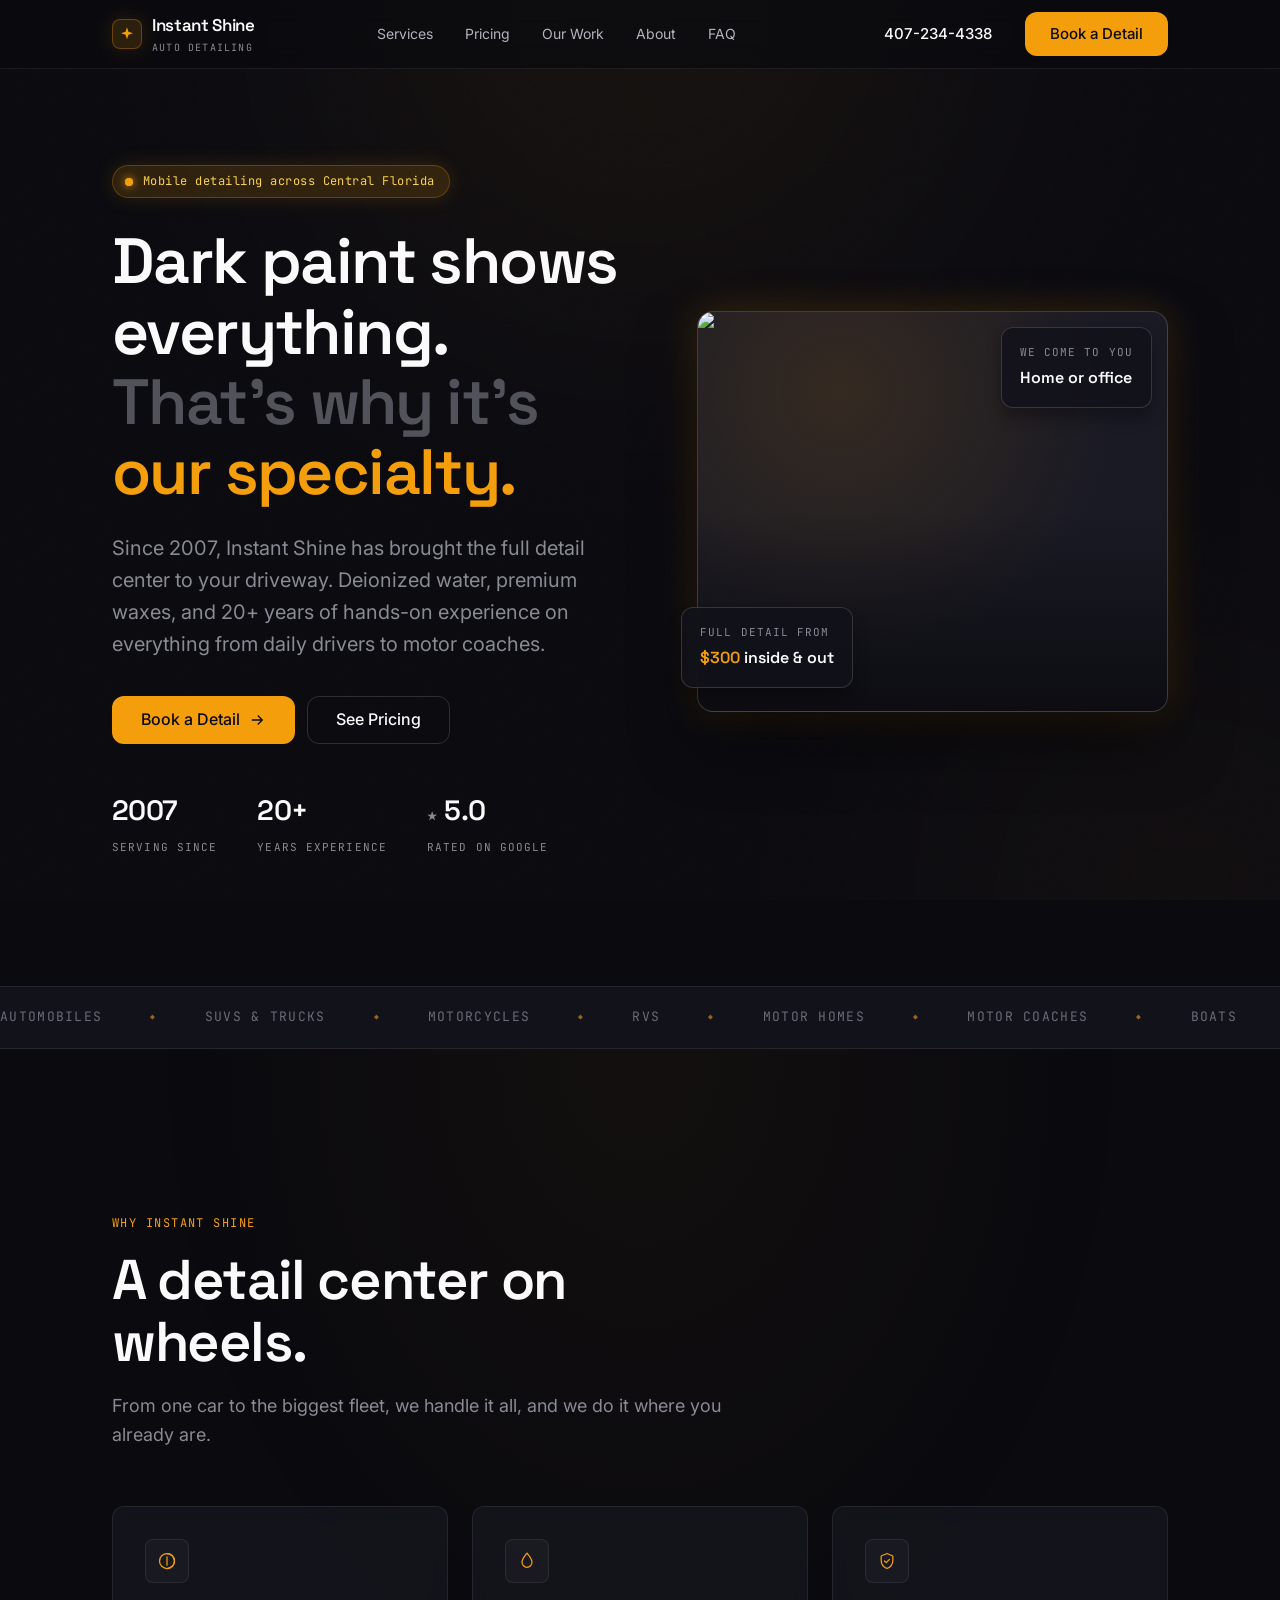
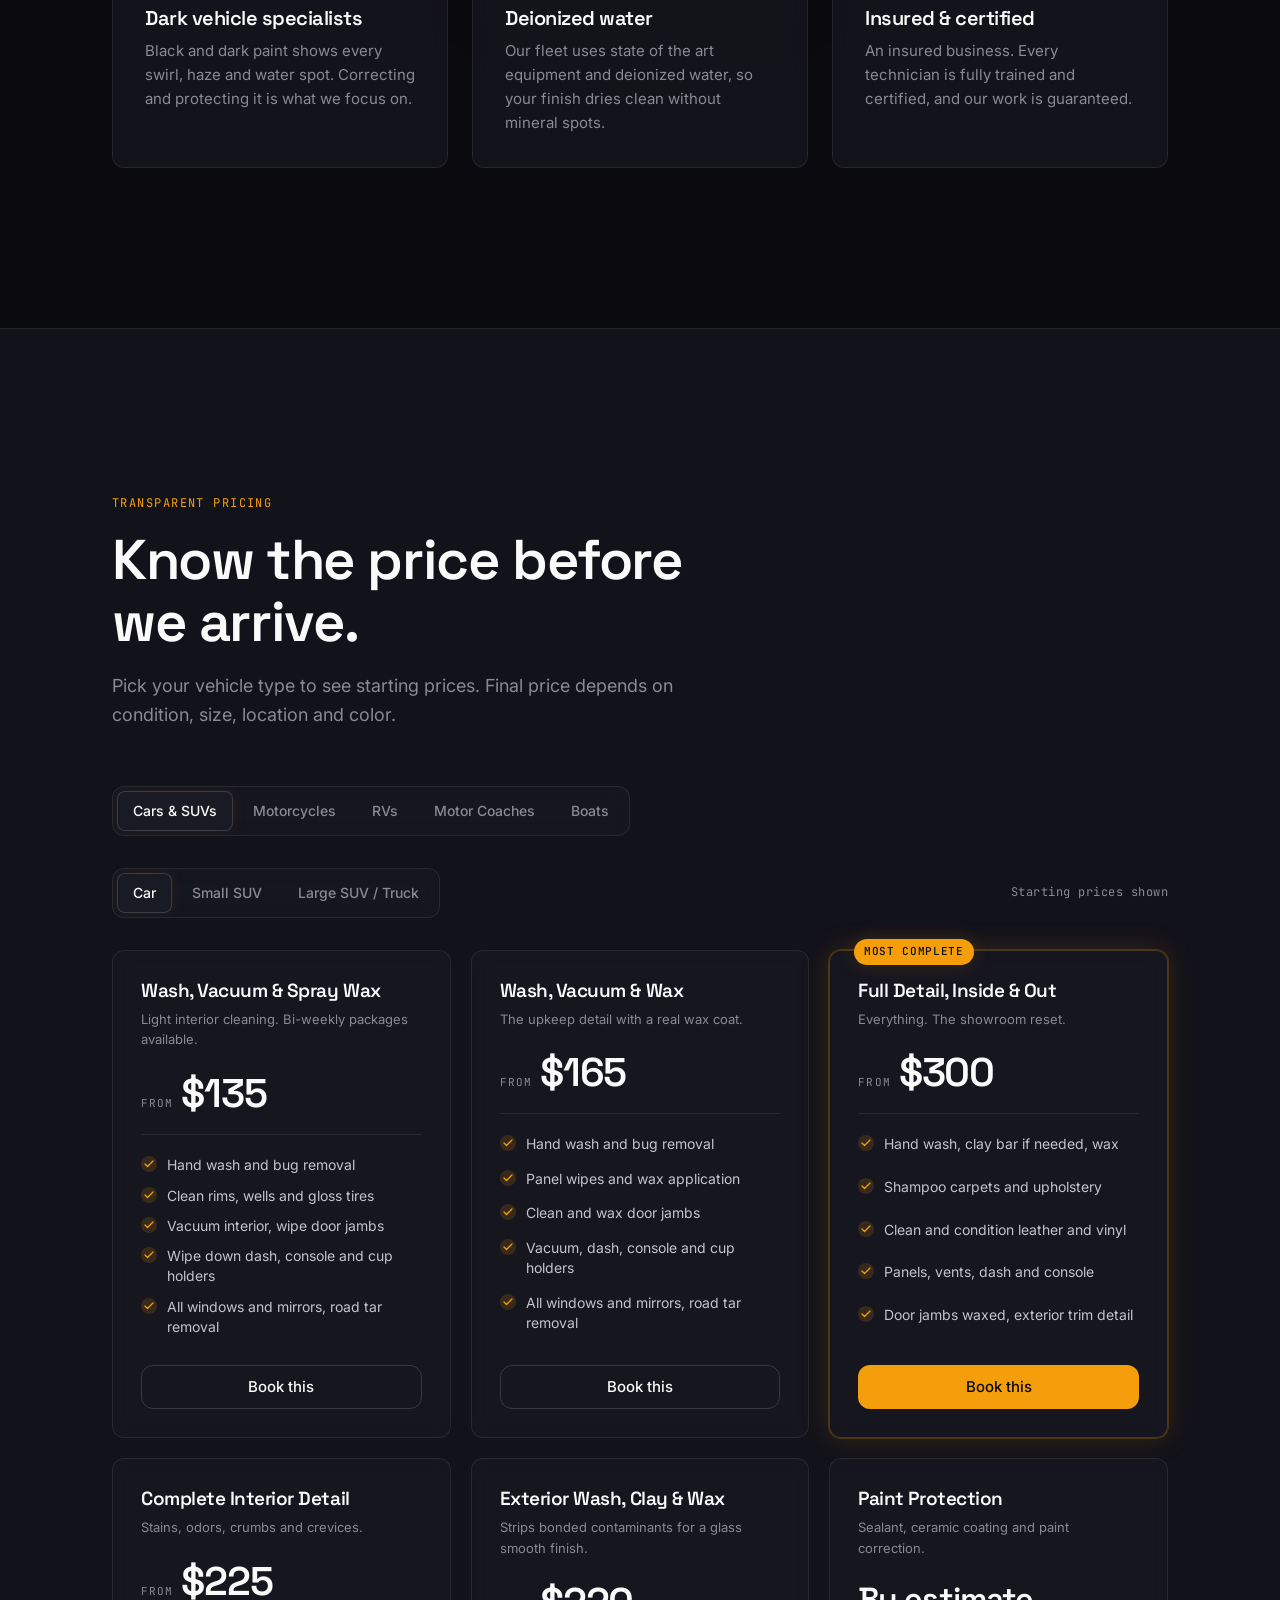
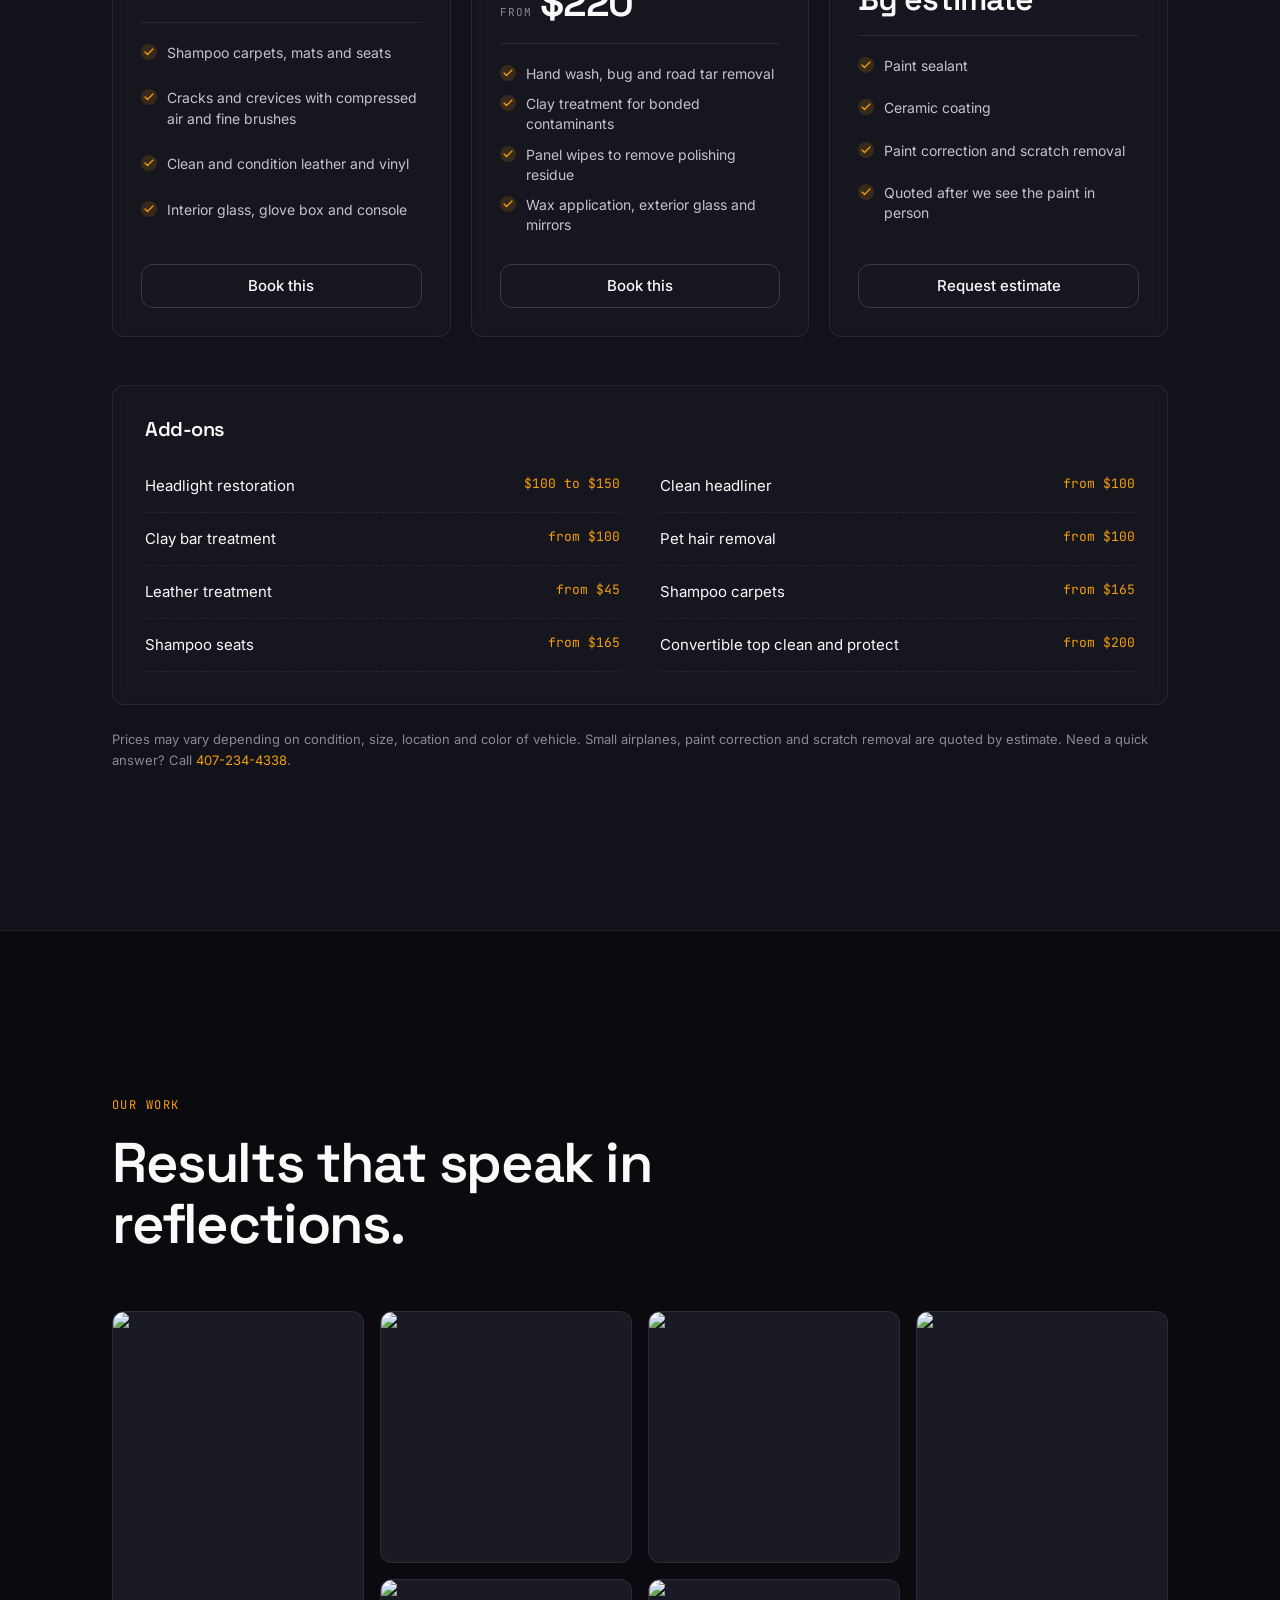
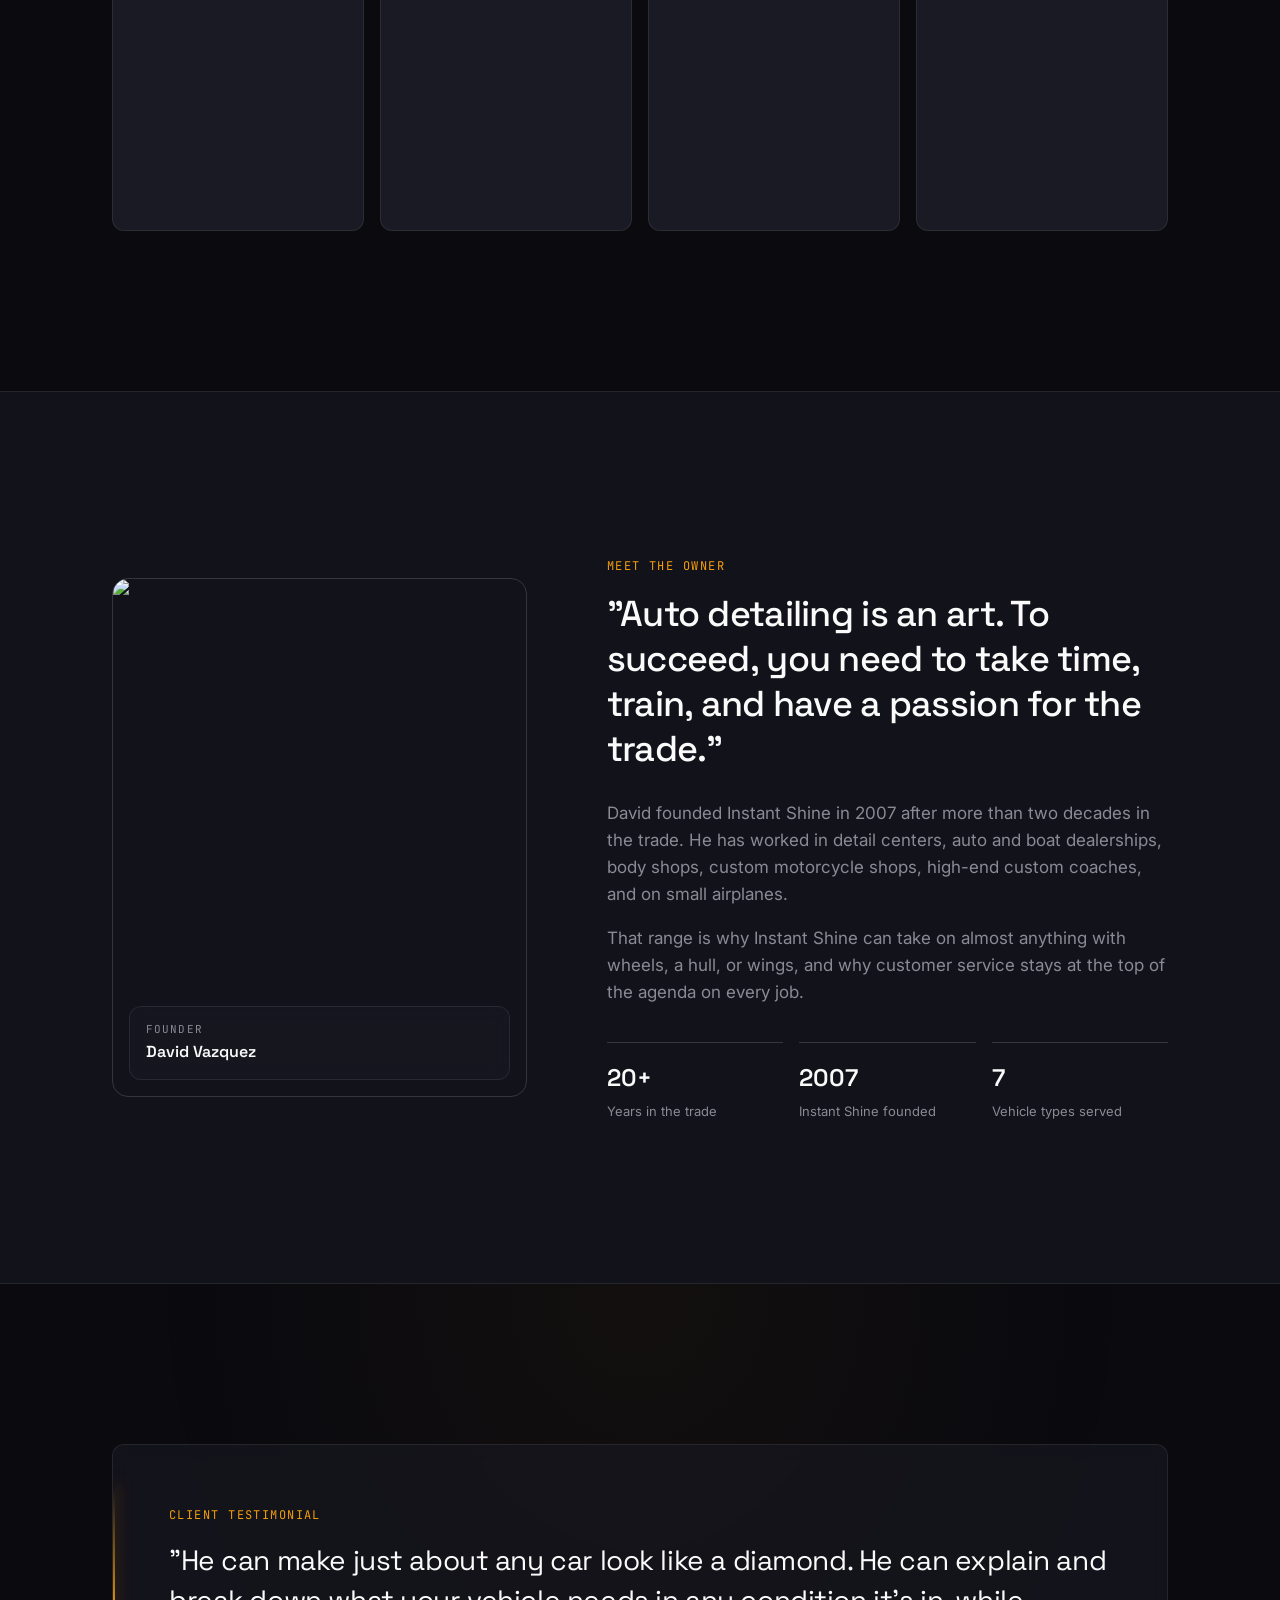
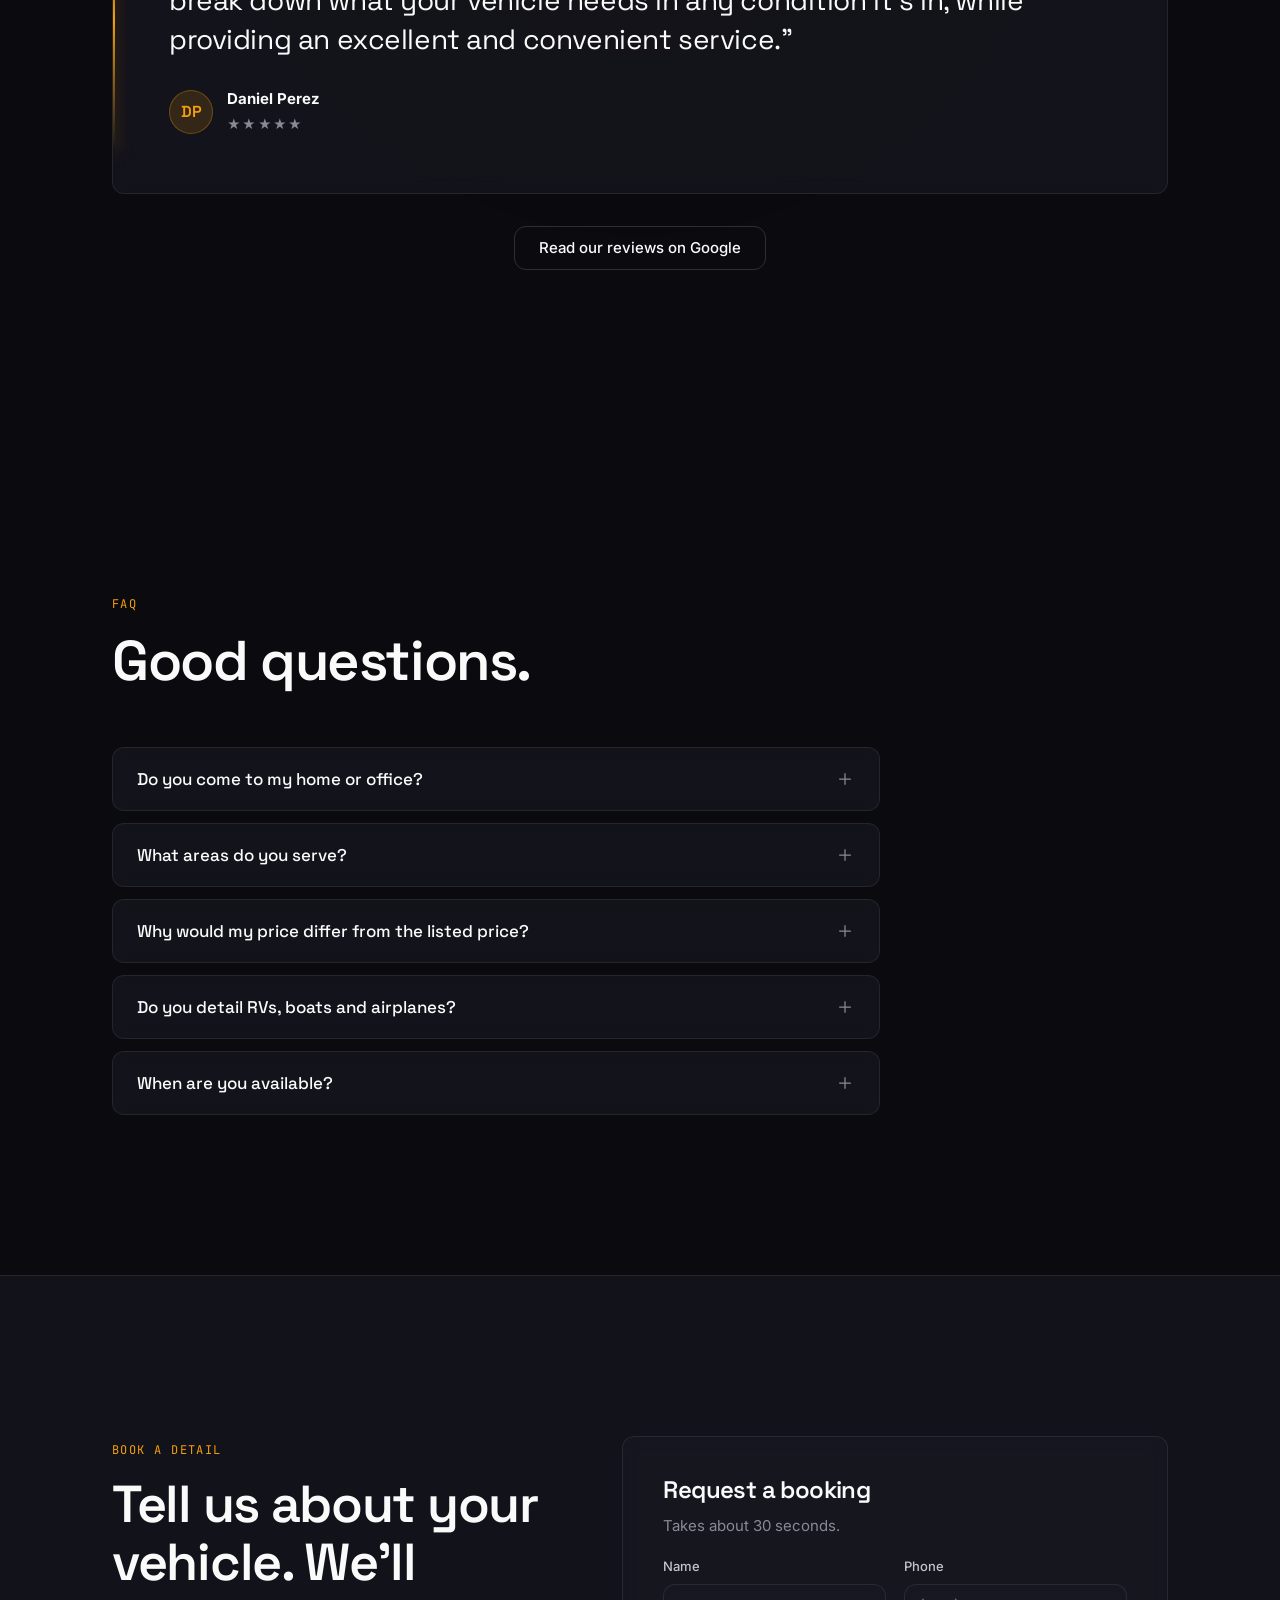
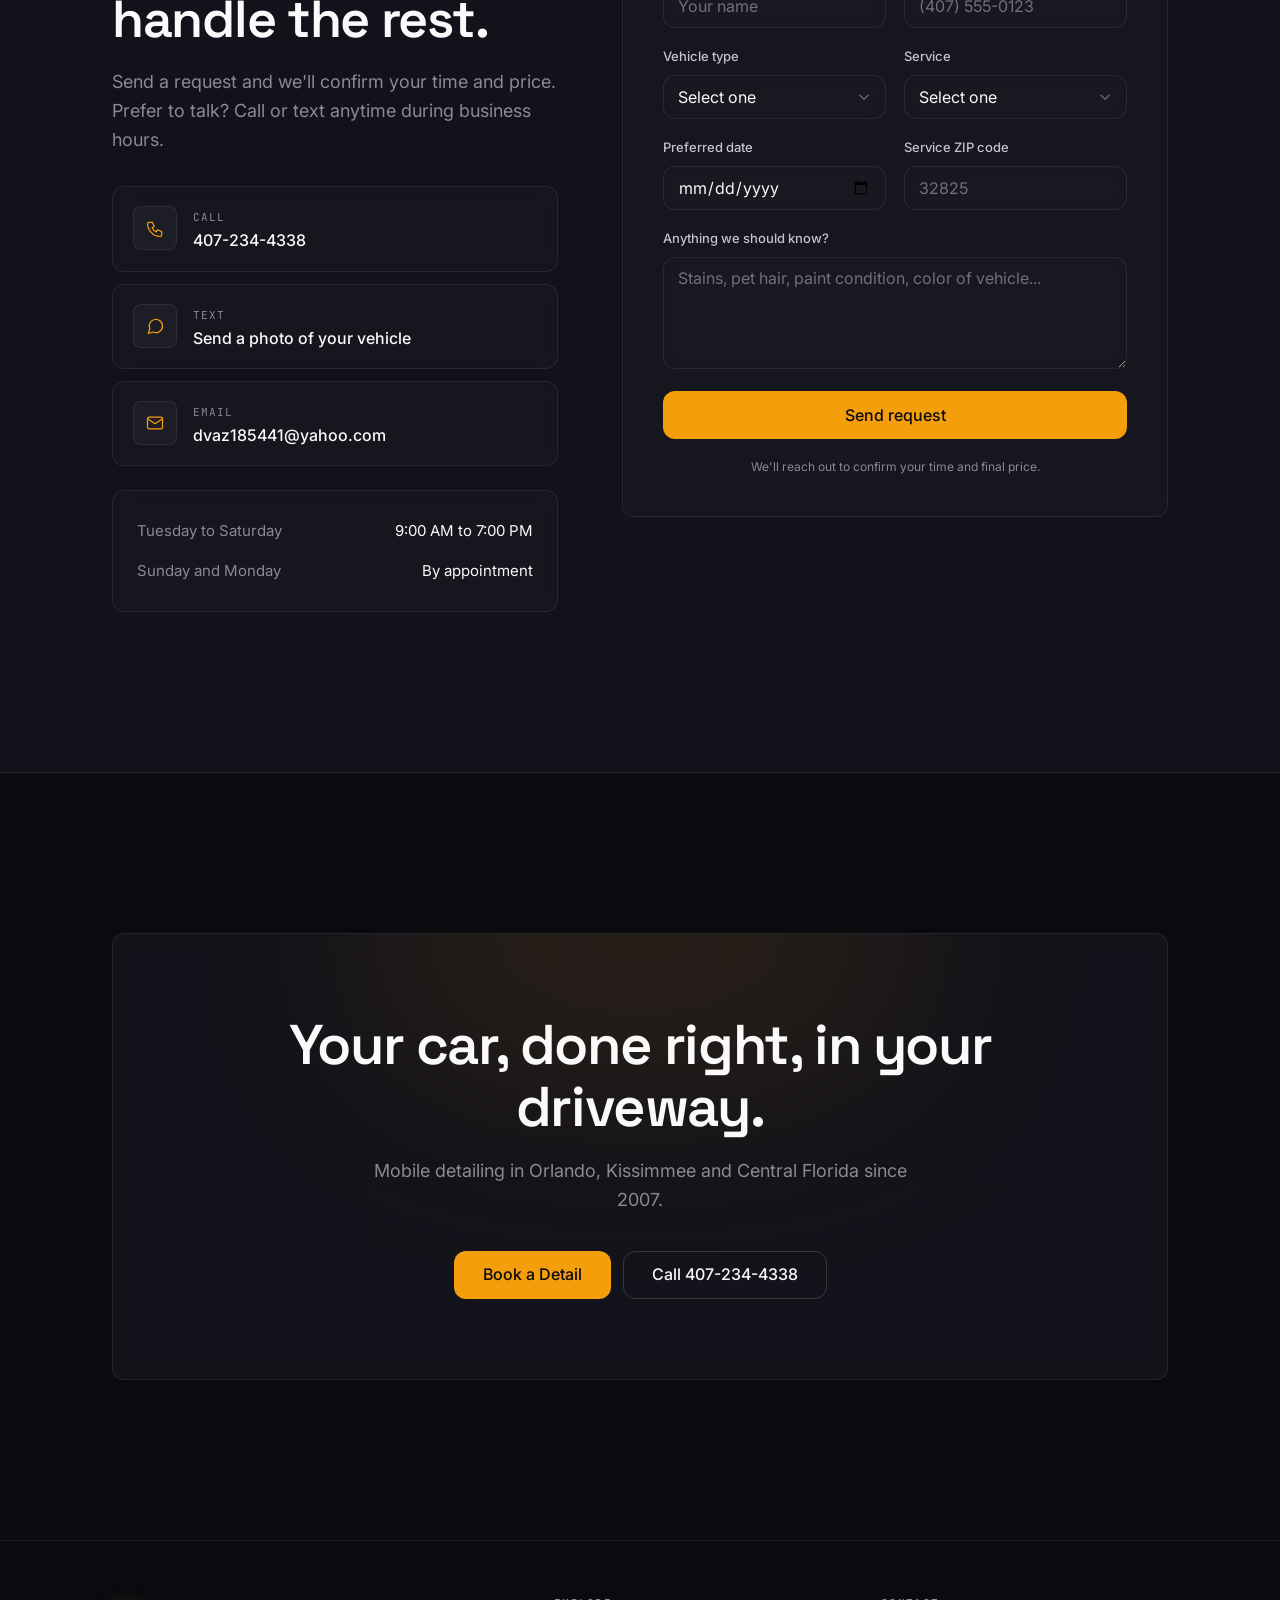
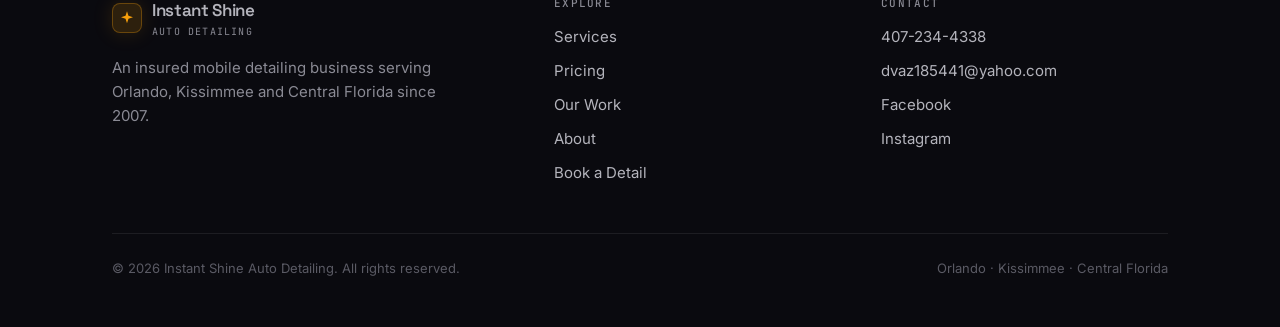
==== index.html @ ac864d7a "Add website demo for GitHub Pages Site files from the demo zip, plus .nojekyll and a README. The boo" ====
<!doctype html>
<html lang="en" class="no-js">
<head>
  <meta charset="utf-8">
  <meta name="viewport" content="width=device-width, initial-scale=1">
  <title>Instant Shine Auto Detailing | Mobile Detailing in Orlando &amp; Central Florida</title>
  <meta name="description" content="Mobile auto detailing in Orlando, Kissimmee and Central Florida since 2007. Specialists in black and dark colored vehicles. Cars, SUVs, RVs, boats, motorcycles and more. Call 407-234-4338.">
  <meta name="theme-color" content="#0A0A0F">
  <meta property="og:title" content="Instant Shine Auto Detailing">
  <meta property="og:description" content="Mobile detailing in Central Florida since 2007. We bring the detail center to you.">
  <meta property="og:type" content="website">
  <link rel="icon" href="data:image/svg+xml,%3Csvg xmlns='http://www.w3.org/2000/svg' viewBox='0 0 32 32'%3E%3Crect width='32' height='32' rx='8' fill='%230A0A0F'/%3E%3Cpath d='M16 6l2.6 7.4L26 16l-7.4 2.6L16 26l-2.6-7.4L6 16l7.4-2.6z' fill='%23F59E0B'/%3E%3C/svg%3E">
  <link rel="preconnect" href="https://fonts.googleapis.com">
  <link rel="preconnect" href="https://fonts.gstatic.com" crossorigin>
  <link href="https://fonts.googleapis.com/css2?family=Inter:wght@400;500;600&family=JetBrains+Mono:wght@400;500&family=Space+Grotesk:wght@400;500;600&display=swap" rel="stylesheet">
  <link rel="stylesheet" href="styles.css">
  <script type="application/ld+json">
  {
    "@context": "https://schema.org",
    "@type": "AutoWash",
    "name": "Instant Shine Auto Detailing",
    "founder": "David Vazquez",
    "foundingDate": "2007",
    "telephone": "+1-407-234-4338",
    "email": "dvaz185441@yahoo.com",
    "areaServed": ["Orlando, FL", "Kissimmee, FL", "Central Florida"],
    "openingHours": "Tu-Sa 09:00-19:00",
    "sameAs": ["https://facebook.com/InstantShineAutodetailing/", "https://instagram.com/instantshineautodetailing/"]
  }
  </script>
</head>
<body>
  <div class="atmosphere" aria-hidden="true">
    <div class="orb orb--top"></div>
    <div class="orb orb--bottom"></div>
    <div class="noise"></div>
  </div>

  <a href="#main" class="skip-link">Skip to content</a>

  <!-- Header -->
  <header class="site-header">
    <div class="container nav">
      <a href="#top" class="brand" aria-label="Instant Shine Auto Detailing, home">
        <span class="brand-mark"><svg viewBox="0 0 24 24" fill="currentColor" aria-hidden="true"><path d="M12 2l2.2 6.8L21 11l-6.8 2.2L12 20l-2.2-6.8L3 11l6.8-2.2z"/></svg></span>
        <span>Instant Shine<small>Auto Detailing</small></span>
      </a>
      <nav class="nav-links" aria-label="Primary">
        <a href="#services">Services</a>
        <a href="#pricing">Pricing</a>
        <a href="#work">Our Work</a>
        <a href="#about">About</a>
        <a href="#faq">FAQ</a>
      </nav>
      <div class="nav-cta">
        <a class="btn btn--ghost" href="tel:4072344338">407-234-4338</a>
        <a class="btn btn--primary" href="#book">Book a Detail</a>
      </div>
      <button class="nav-toggle" aria-expanded="false" aria-controls="mobile-menu" aria-label="Open menu">
        <svg width="20" height="20" viewBox="0 0 24 24" fill="none" stroke="currentColor" stroke-width="1.5" aria-hidden="true"><path d="M4 7h16M4 12h16M4 17h16"/></svg>
      </button>
    </div>
    <div class="mobile-menu" id="mobile-menu">
      <div>
        <nav aria-label="Mobile">
          <a href="#services">Services</a>
          <a href="#pricing">Pricing</a>
          <a href="#work">Our Work</a>
          <a href="#about">About</a>
          <a href="#faq">FAQ</a>
          <a class="btn btn--primary btn--lg" href="#book">Book a Detail</a>
        </nav>
      </div>
    </div>
  </header>

  <main id="main">
    <!-- Hero -->
    <section class="hero" id="top">
      <div class="container hero-grid">
        <div>
          <span class="badge"><span class="pulse" aria-hidden="true"></span>Mobile detailing across Central Florida</span>
          <h1>Dark paint shows everything.<br><span class="dim">That's why it's</span> <span class="text-accent">our specialty.</span></h1>
          <p class="hero-lede">Since 2007, Instant Shine has brought the full detail center to your driveway. Deionized water, premium waxes, and 20+ years of hands-on experience on everything from daily drivers to motor coaches.</p>
          <div class="hero-actions">
            <a class="btn btn--primary btn--lg" href="#book">
              Book a Detail
              <svg viewBox="0 0 24 24" fill="none" stroke="currentColor" stroke-width="1.75" aria-hidden="true"><path d="M5 12h14M13 6l6 6-6 6"/></svg>
            </a>
            <a class="btn btn--outline btn--lg" href="#pricing">See Pricing</a>
          </div>
          <div class="hero-proof">
            <div class="proof-item"><strong>2007</strong><span>Serving since</span></div>
            <div class="proof-item"><strong>20+</strong><span>Years experience</span></div>
            <div class="proof-item"><strong><span class="stars" aria-hidden="true">★</span> 5.0</strong><span>Rated on Google</span></div>
          </div>
        </div>
        <div class="hero-visual reveal">
          <div class="hero-frame">
            <img src="https://static.wixstatic.com/media/90a441_68190c3c6c2f4b23a2150b55da1962e3~mv2.jpg/v1/fill/w_1200,h_1020,al_c,q_85/90a441_68190c3c6c2f4b23a2150b55da1962e3~mv2.jpg" alt="Freshly detailed vehicle by Instant Shine" width="1200" height="1020" fetchpriority="high">
          </div>
          <div class="hero-float hero-float--b">
            <div class="label">We come to you</div>
            <div class="value">Home or office</div>
          </div>
          <div class="hero-float hero-float--a">
            <div class="label">Full detail from</div>
            <div class="value"><span class="text-accent">$300</span> inside &amp; out</div>
          </div>
        </div>
      </div>
    </section>

    <!-- Vehicle strip -->
    <div class="strip" aria-label="Vehicles we detail">
      <div class="strip-track" aria-hidden="true">
        <span>Automobiles</span><span>SUVs &amp; Trucks</span><span>Motorcycles</span><span>RVs</span><span>Motor Homes</span><span>Motor Coaches</span><span>Boats</span><span>Small Airplanes</span>
        <span>Automobiles</span><span>SUVs &amp; Trucks</span><span>Motorcycles</span><span>RVs</span><span>Motor Homes</span><span>Motor Coaches</span><span>Boats</span><span>Small Airplanes</span>
      </div>
    </div>

    <!-- Why us -->
    <section class="section section--ambient" id="services">
      <div class="container">
        <div class="section-head reveal">
          <span class="eyebrow">Why Instant Shine</span>
          <h2>A detail center on wheels.</h2>
          <p>From one car to the biggest fleet, we handle it all, and we do it where you already are.</p>
        </div>
        <div class="grid-3">
          <article class="card card--interactive feature reveal">
            <div class="icon-chip"><svg viewBox="0 0 24 24" fill="none" stroke="currentColor" stroke-linecap="round" stroke-linejoin="round" aria-hidden="true"><circle cx="12" cy="12" r="9"/><path d="M12 3a9 9 0 0 1 0 18"/><path d="M12 7v10"/></svg></div>
            <h3>Dark vehicle specialists</h3>
            <p>Black and dark paint shows every swirl, haze and water spot. Correcting and protecting it is what we focus on.</p>
          </article>
          <article class="card card--interactive feature reveal">
            <div class="icon-chip"><svg viewBox="0 0 24 24" fill="none" stroke="currentColor" stroke-linecap="round" stroke-linejoin="round" aria-hidden="true"><path d="M12 2.5c3 4 6 7.3 6 11a6 6 0 0 1-12 0c0-3.7 3-7 6-11z"/></svg></div>
            <h3>Deionized water</h3>
            <p>Our fleet uses state of the art equipment and deionized water, so your finish dries clean without mineral spots.</p>
          </article>
          <article class="card card--interactive feature reveal">
            <div class="icon-chip"><svg viewBox="0 0 24 24" fill="none" stroke="currentColor" stroke-linecap="round" stroke-linejoin="round" aria-hidden="true"><path d="M12 3l7 3v5c0 4.5-3 8.3-7 10-4-1.7-7-5.5-7-10V6z"/><path d="m9 12 2 2 4-4"/></svg></div>
            <h3>Insured &amp; certified</h3>
            <p>An insured business. Every technician is fully trained and certified, and our work is guaranteed.</p>
          </article>
        </div>
      </div>
    </section>

    <!-- Pricing -->
    <section class="section section--alt" id="pricing">
      <div class="container">
        <div class="section-head reveal">
          <span class="eyebrow">Transparent pricing</span>
          <h2>Know the price before we arrive.</h2>
          <p>Pick your vehicle type to see starting prices. Final price depends on condition, size, location and color.</p>
        </div>

        <div class="toolbar reveal">
          <div class="segmented" role="tablist" aria-label="Vehicle category" data-tabs>
            <button role="tab" aria-selected="true" aria-controls="panel-auto" id="tab-auto">Cars &amp; SUVs</button>
            <button role="tab" aria-selected="false" aria-controls="panel-moto" id="tab-moto" tabindex="-1">Motorcycles</button>
            <button role="tab" aria-selected="false" aria-controls="panel-rv" id="tab-rv" tabindex="-1">RVs</button>
            <button role="tab" aria-selected="false" aria-controls="panel-coach" id="tab-coach" tabindex="-1">Motor Coaches</button>
            <button role="tab" aria-selected="false" aria-controls="panel-boat" id="tab-boat" tabindex="-1">Boats</button>
          </div>
        </div>

        <!-- Cars & SUVs -->
        <div class="tab-panel" id="panel-auto" role="tabpanel" aria-labelledby="tab-auto">
          <div class="toolbar">
            <div class="segmented" data-size-switch aria-label="Vehicle size">
              <button type="button" data-index="0" aria-pressed="true">Car</button>
              <button type="button" data-index="1" aria-pressed="false">Small SUV</button>
              <button type="button" data-index="2" aria-pressed="false">Large SUV / Truck</button>
            </div>
            <span class="size-note">Starting prices shown</span>
          </div>

          <div class="price-grid">
            <article class="card card--interactive price-card">
              <h3>Wash, Vacuum &amp; Spray Wax</h3>
              <p class="sub">Light interior cleaning. Bi-weekly packages available.</p>
              <div class="price"><span class="from">From</span><span class="amount" data-prices="$135|$165|$175">$135</span></div>
              <ul class="checklist">
                <li>Hand wash and bug removal</li>
                <li>Clean rims, wells and gloss tires</li>
                <li>Vacuum interior, wipe door jambs</li>
                <li>Wipe down dash, console and cup holders</li>
                <li>All windows and mirrors, road tar removal</li>
              </ul>
              <a class="btn btn--outline" href="#book" data-book="Wash, Vacuum & Spray Wax">Book this</a>
            </article>

            <article class="card card--interactive price-card">
              <h3>Wash, Vacuum &amp; Wax</h3>
              <p class="sub">The upkeep detail with a real wax coat.</p>
              <div class="price"><span class="from">From</span><span class="amount" data-prices="$165|$185|$195">$165</span></div>
              <ul class="checklist">
                <li>Hand wash and bug removal</li>
                <li>Panel wipes and wax application</li>
                <li>Clean and wax door jambs</li>
                <li>Vacuum, dash, console and cup holders</li>
                <li>All windows and mirrors, road tar removal</li>
              </ul>
              <a class="btn btn--outline" href="#book" data-book="Wash, Vacuum & Wax">Book this</a>
            </article>

            <article class="card card--interactive card--highlight price-card">
              <span class="tag">Most complete</span>
              <h3>Full Detail, Inside &amp; Out</h3>
              <p class="sub">Everything. The showroom reset.</p>
              <div class="price"><span class="from">From</span><span class="amount" data-prices="$300|$365|$400">$300</span></div>
              <ul class="checklist">
                <li>Hand wash, clay bar if needed, wax</li>
                <li>Shampoo carpets and upholstery</li>
                <li>Clean and condition leather and vinyl</li>
                <li>Panels, vents, dash and console</li>
                <li>Door jambs waxed, exterior trim detail</li>
              </ul>
              <a class="btn btn--primary" href="#book" data-book="Full Detail, Inside & Out">Book this</a>
            </article>

            <article class="card card--interactive price-card">
              <h3>Complete Interior Detail</h3>
              <p class="sub">Stains, odors, crumbs and crevices.</p>
              <div class="price"><span class="from">From</span><span class="amount" data-prices="$225|$275|$300">$225</span></div>
              <ul class="checklist">
                <li>Shampoo carpets, mats and seats</li>
                <li>Cracks and crevices with compressed air and fine brushes</li>
                <li>Clean and condition leather and vinyl</li>
                <li>Interior glass, glove box and console</li>
              </ul>
              <a class="btn btn--outline" href="#book" data-book="Complete Interior Detail">Book this</a>
            </article>

            <article class="card card--interactive price-card">
              <h3>Exterior Wash, Clay &amp; Wax</h3>
              <p class="sub">Strips bonded contaminants for a glass smooth finish.</p>
              <div class="price"><span class="from">From</span><span class="amount" data-prices="$220|$235|$250">$220</span></div>
              <ul class="checklist">
                <li>Hand wash, bug and road tar removal</li>
                <li>Clay treatment for bonded contaminants</li>
                <li>Panel wipes to remove polishing residue</li>
                <li>Wax application, exterior glass and mirrors</li>
              </ul>
              <a class="btn btn--outline" href="#book" data-book="Exterior Wash, Clay & Wax">Book this</a>
            </article>

            <article class="card card--interactive price-card">
              <h3>Paint Protection</h3>
              <p class="sub">Sealant, ceramic coating and paint correction.</p>
              <div class="price"><span class="amount" style="font-size:2rem">By estimate</span></div>
              <ul class="checklist">
                <li>Paint sealant</li>
                <li>Ceramic coating</li>
                <li>Paint correction and scratch removal</li>
                <li>Quoted after we see the paint in person</li>
              </ul>
              <a class="btn btn--outline" href="#book" data-book="Paint Protection / Ceramic (estimate)">Request estimate</a>
            </article>
          </div>

          <div class="card addons">
            <h3>Add-ons</h3>
            <div class="addon-list">
              <div class="addon-row"><span>Headlight restoration</span><span>$100 to $150</span></div>
              <div class="addon-row"><span>Clean headliner</span><span>from $100</span></div>
              <div class="addon-row"><span>Clay bar treatment</span><span>from $100</span></div>
              <div class="addon-row"><span>Pet hair removal</span><span>from $100</span></div>
              <div class="addon-row"><span>Leather treatment</span><span>from $45</span></div>
              <div class="addon-row"><span>Shampoo carpets</span><span>from $165</span></div>
              <div class="addon-row"><span>Shampoo seats</span><span>from $165</span></div>
              <div class="addon-row"><span>Convertible top clean and protect</span><span>from $200</span></div>
            </div>
          </div>
        </div>

        <!-- Motorcycles -->
        <div class="tab-panel" id="panel-moto" role="tabpanel" aria-labelledby="tab-moto" hidden>
          <div class="price-grid">
            <article class="card card--interactive price-card">
              <h3>Motorcycle Detail</h3>
              <div class="price"><span class="from">From</span><span class="amount">$200</span></div>
              <ul class="checklist"><li>Wash and glass clean</li><li>Condition leather and vinyl</li><li>Apply wax</li><li>Degrease rims, clean tires</li></ul>
              <a class="btn btn--outline" href="#book" data-book="Motorcycle Detail">Book this</a>
            </article>
            <article class="card card--interactive card--highlight price-card">
              <span class="tag">Show ready</span>
              <h3>Motorcycle Supreme Detail</h3>
              <div class="price"><span class="from">From</span><span class="amount">$400</span></div>
              <ul class="checklist"><li>Everything in the standard detail</li><li>Buff for oxidation removal</li><li>Wax and full rim degrease</li></ul>
              <a class="btn btn--primary" href="#book" data-book="Motorcycle Supreme Detail">Book this</a>
            </article>
            <article class="card card--interactive price-card">
              <h3>Optional Extras</h3>
              <div class="price"><span class="from">From</span><span class="amount">$100</span><span class="unit">each</span></div>
              <ul class="checklist"><li>Polish aluminum wheels</li></ul>
              <a class="btn btn--outline" href="#book" data-book="Motorcycle Detail">Ask about extras</a>
            </article>
          </div>
        </div>

        <!-- RV -->
        <div class="tab-panel" id="panel-rv" role="tabpanel" aria-labelledby="tab-rv" hidden>
          <div class="price-grid">
            <article class="card card--interactive price-card">
              <h3>Exterior Wash</h3>
              <div class="price"><span class="from">From</span><span class="amount">$7</span><span class="unit">/ linear ft</span></div>
              <ul class="checklist"><li>Spot free wash</li><li>Rims, wells and gloss tires</li><li>Outside windows and mirrors</li><li>Bug removal</li></ul>
              <a class="btn btn--outline" href="#book" data-book="RV / Motor Home">Book this</a>
            </article>
            <article class="card card--interactive price-card">
              <h3>Exterior Wash &amp; Wax</h3>
              <div class="price"><span class="from">From</span><span class="amount">$15</span><span class="unit">/ linear ft</span></div>
              <ul class="checklist"><li>Everything in the exterior wash</li><li>High quality wax</li></ul>
              <a class="btn btn--outline" href="#book" data-book="RV / Motor Home">Book this</a>
            </article>
            <article class="card card--interactive card--highlight price-card">
              <span class="tag">Restores shine</span>
              <h3>Wash, Cut, Polish &amp; Sealant</h3>
              <div class="price"><span class="from">From</span><span class="amount">$35</span><span class="unit">/ linear ft</span></div>
              <ul class="checklist"><li>Oxidation removal</li><li>Compound and buff to restore shine</li><li>Paint sealant application</li><li>Wheel polishing from $100 each</li></ul>
              <a class="btn btn--primary" href="#book" data-book="RV / Motor Home">Book this</a>
            </article>
          </div>
        </div>

        <!-- Motorcoach -->
        <div class="tab-panel" id="panel-coach" role="tabpanel" aria-labelledby="tab-coach" hidden>
          <div class="price-grid">
            <article class="card card--interactive price-card">
              <h3>Exterior Wash</h3>
              <div class="price"><span class="from">From</span><span class="amount">$7</span><span class="unit">/ linear ft</span></div>
              <ul class="checklist"><li>Spot free wash</li><li>Rims, wells and gloss tires</li><li>Outside windows, mirrors, bug removal</li></ul>
              <a class="btn btn--outline" href="#book" data-book="Motor Coach">Book this</a>
            </article>
            <article class="card card--interactive price-card">
              <h3>Hydro Protection SiO2</h3>
              <div class="price"><span class="amount">$12</span><span class="unit">/ linear ft</span></div>
              <ul class="checklist"><li>Hand wash</li><li>Hydro 2 SiO2 protection</li><li>Bug and tar removal, rim brightener</li><li>Exterior windows, tire shine</li></ul>
              <a class="btn btn--outline" href="#book" data-book="Motor Coach">Book this</a>
            </article>
            <article class="card card--interactive price-card">
              <h3>Wash &amp; 1 Step Wax</h3>
              <div class="price"><span class="from">From</span><span class="amount">$22</span><span class="unit">/ linear ft</span></div>
              <ul class="checklist"><li>Spot free wash</li><li>1 step wax application</li><li>Bug and tar removal</li></ul>
              <a class="btn btn--outline" href="#book" data-book="Motor Coach">Book this</a>
            </article>
            <article class="card card--interactive card--highlight price-card">
              <span class="tag">Restores shine</span>
              <h3>Wash, Cut, Polish &amp; Sealant</h3>
              <div class="price"><span class="from">From</span><span class="amount">$35</span><span class="unit">/ linear ft</span></div>
              <ul class="checklist"><li>Oxidation removal</li><li>Compound and buff</li><li>Paint sealant application</li><li>Wheel polishing from $100 each</li></ul>
              <a class="btn btn--primary" href="#book" data-book="Motor Coach">Book this</a>
            </article>
          </div>
        </div>

        <!-- Boat -->
        <div class="tab-panel" id="panel-boat" role="tabpanel" aria-labelledby="tab-boat" hidden>
          <div class="price-grid">
            <article class="card card--interactive price-card">
              <h3>Wash &amp; Wax</h3>
              <div class="price"><span class="from">From</span><span class="amount">$15</span><span class="unit">/ linear ft</span></div>
              <ul class="checklist"><li>Spot free wash and dry</li><li>Clean outside windows</li><li>High quality cream wax</li></ul>
              <a class="btn btn--outline" href="#book" data-book="Boat">Book this</a>
            </article>
            <article class="card card--interactive price-card">
              <h3>Wash, Wax &amp; Full Interior</h3>
              <div class="price"><span class="from">From</span><span class="amount">$26</span><span class="unit">/ linear ft</span></div>
              <ul class="checklist"><li>Vacuum and inside windows</li><li>Shampoo carpets and seats</li><li>Cup holders, tables, cubbies</li><li>Condition leather, vinyl and plastic</li></ul>
              <a class="btn btn--outline" href="#book" data-book="Boat">Book this</a>
            </article>
            <article class="card card--interactive card--highlight price-card">
              <span class="tag">Restores shine</span>
              <h3>Wash, Wax, Cut &amp; Buff</h3>
              <div class="price"><span class="from">From</span><span class="amount">$35</span><span class="unit">/ linear ft</span></div>
              <ul class="checklist"><li>Oxidation removal</li><li>Compound and buff</li><li>High quality cream wax</li></ul>
              <a class="btn btn--primary" href="#book" data-book="Boat">Book this</a>
            </article>
          </div>
        </div>

        <p class="fineprint">Prices may vary depending on condition, size, location and color of vehicle. Small airplanes, paint correction and scratch removal are quoted by estimate. Need a quick answer? Call <a class="text-accent" href="tel:4072344338">407-234-4338</a>.</p>
      </div>
    </section>

    <!-- Gallery -->
    <section class="section" id="work">
      <div class="container">
        <div class="section-head reveal">
          <span class="eyebrow">Our work</span>
          <h2>Results that speak in reflections.</h2>
        </div>
        <div class="gallery reveal">
          <figure class="tall"><img loading="lazy" src="https://static.wixstatic.com/media/90a441_0c5476a2e5354103b41eb4ddcee89e60~mv2.jpg/v1/fill/w_700,h_1000,al_c,q_80/90a441_0c5476a2e5354103b41eb4ddcee89e60~mv2.jpg" alt="Detailed vehicle by Instant Shine"></figure>
          <figure><img loading="lazy" src="https://static.wixstatic.com/media/90a441_d6112e4141ee4cdf851aeb83ce60a02f~mv2.jpg/v1/fill/w_600,h_600,al_c,q_80/90a441_d6112e4141ee4cdf851aeb83ce60a02f~mv2.jpg" alt="Detailing work example"></figure>
          <figure><img loading="lazy" src="https://static.wixstatic.com/media/90a441_dd55306738b84f1a9741d4cb57b11f3c~mv2.jpg/v1/fill/w_600,h_600,al_c,q_80/90a441_dd55306738b84f1a9741d4cb57b11f3c~mv2.jpg" alt="Detailing work example"></figure>
          <figure class="tall"><img loading="lazy" src="https://static.wixstatic.com/media/90a441_6644603ce1b74521896c8cd6ca9d7abe~mv2.jpg/v1/fill/w_700,h_1000,al_c,q_80/90a441_6644603ce1b74521896c8cd6ca9d7abe~mv2.jpg" alt="Detailing work example"></figure>
          <figure><img loading="lazy" src="https://static.wixstatic.com/media/90a441_78e2682db0cb45a9b61c362fde554216~mv2.jpg/v1/fill/w_600,h_600,al_c,q_80/90a441_78e2682db0cb45a9b61c362fde554216~mv2.jpg" alt="Detailing work example"></figure>
          <figure><img loading="lazy" src="https://static.wixstatic.com/media/90a441_c1dfa7a810dd486b8c96b0e3af11c23a~mv2.jpg/v1/fill/w_600,h_600,al_c,q_80/90a441_c1dfa7a810dd486b8c96b0e3af11c23a~mv2.jpg" alt="Detailing work example"></figure>
        </div>
      </div>
    </section>

    <!-- About -->
    <section class="section section--alt" id="about">
      <div class="container owner">
        <div class="owner-photo reveal">
          <img loading="lazy" src="https://static.wixstatic.com/media/90a441_fe45f97e4c9a4e30b8a28d4778cba2d3~mv2.jpg/v1/fill/w_640,h_800,al_c,q_85/90a441_fe45f97e4c9a4e30b8a28d4778cba2d3~mv2.jpg" alt="David Vazquez, founder of Instant Shine Auto Detailing">
          <div class="card caption">
            <div class="label" style="font-family:var(--font-mono);font-size:.6875rem;letter-spacing:.1em;text-transform:uppercase;color:var(--muted-foreground)">Founder</div>
            <div style="font-family:var(--font-display);font-weight:600">David Vazquez</div>
          </div>
        </div>
        <div class="reveal">
          <span class="eyebrow">Meet the owner</span>
          <blockquote>"Auto detailing is an art. To succeed, you need to take time, train, and have a passion for the trade."</blockquote>
          <div class="body">
            <p>David founded Instant Shine in 2007 after more than two decades in the trade. He has worked in detail centers, auto and boat dealerships, body shops, custom motorcycle shops, high-end custom coaches, and on small airplanes.</p>
            <p>That range is why Instant Shine can take on almost anything with wheels, a hull, or wings, and why customer service stays at the top of the agenda on every job.</p>
          </div>
          <div class="timeline">
            <div><strong>20+</strong><span>Years in the trade</span></div>
            <div><strong>2007</strong><span>Instant Shine founded</span></div>
            <div><strong>7</strong><span>Vehicle types served</span></div>
          </div>
        </div>
      </div>
    </section>

    <!-- Testimonial -->
    <section class="section section--ambient">
      <div class="container">
        <div class="card testimonial reveal">
          <span class="eyebrow">Client testimonial</span>
          <p class="quote">"He can make just about any car look like a diamond. He can explain and break down what your vehicle needs in any condition it's in, while providing an excellent and convenient service."</p>
          <div class="who">
            <div class="avatar" aria-hidden="true">DP</div>
            <div><strong>Daniel Perez</strong><span><span class="stars" aria-label="5 stars">★★★★★</span></span></div>
          </div>
        </div>
        <div class="hero-actions" style="justify-content:center;margin-top:2rem">
          <a class="btn btn--outline" href="https://www.google.com/search?q=Instant+Shine+Auto+Detailing+Orlando+reviews" target="_blank" rel="noopener">Read our reviews on Google</a>
        </div>
      </div>
    </section>

    <!-- FAQ -->
    <section class="section" id="faq">
      <div class="container">
        <div class="section-head reveal">
          <span class="eyebrow">FAQ</span>
          <h2>Good questions.</h2>
        </div>
        <div class="faq">
          <div class="card faq-item">
            <button aria-expanded="false">Do you come to my home or office?<svg class="chev" viewBox="0 0 24 24" fill="none" stroke="currentColor" stroke-width="1.5" aria-hidden="true"><path d="M12 5v14M5 12h14"/></svg></button>
            <div class="faq-answer"><div><p>Yes. Our fleet brings the car wash and detail center to you, with its own equipment and deionized water.</p></div></div>
          </div>
          <div class="card faq-item">
            <button aria-expanded="false">What areas do you serve?<svg class="chev" viewBox="0 0 24 24" fill="none" stroke="currentColor" stroke-width="1.5" aria-hidden="true"><path d="M12 5v14M5 12h14"/></svg></button>
            <div class="faq-answer"><div><p>Orlando, Kissimmee, and the greater Central Florida area. Not sure if you're covered? Call 407-234-4338.</p></div></div>
          </div>
          <div class="card faq-item">
            <button aria-expanded="false">Why would my price differ from the listed price?<svg class="chev" viewBox="0 0 24 24" fill="none" stroke="currentColor" stroke-width="1.5" aria-hidden="true"><path d="M12 5v14M5 12h14"/></svg></button>
            <div class="faq-answer"><div><p>Listed prices are starting points. The final price depends on the vehicle's condition, size, location and color. You'll know the price before work starts.</p></div></div>
          </div>
          <div class="card faq-item">
            <button aria-expanded="false">Do you detail RVs, boats and airplanes?<svg class="chev" viewBox="0 0 24 24" fill="none" stroke="currentColor" stroke-width="1.5" aria-hidden="true"><path d="M12 5v14M5 12h14"/></svg></button>
            <div class="faq-answer"><div><p>Yes. We detail RVs, motor homes, motor coaches, boats, motorcycles and small airplanes. RVs, coaches and boats are priced per linear foot; airplanes are quoted by estimate.</p></div></div>
          </div>
          <div class="card faq-item">
            <button aria-expanded="false">When are you available?<svg class="chev" viewBox="0 0 24 24" fill="none" stroke="currentColor" stroke-width="1.5" aria-hidden="true"><path d="M12 5v14M5 12h14"/></svg></button>
            <div class="faq-answer"><div><p>Tuesday to Saturday, 9:00 AM to 7:00 PM. Sunday and Monday are available by appointment.</p></div></div>
          </div>
        </div>
      </div>
    </section>

    <!-- Book -->
    <section class="section section--alt" id="book">
      <div class="container book">
        <div class="reveal">
          <span class="eyebrow">Book a detail</span>
          <h2 style="font-size:clamp(2rem,4vw + .5rem,3.25rem)">Tell us about your vehicle. We'll handle the rest.</h2>
          <p style="color:var(--muted-foreground);font-size:1.125rem;margin-top:1.25rem">Send a request and we'll confirm your time and price. Prefer to talk? Call or text anytime during business hours.</p>
          <div class="contact-list">
            <a class="card card--interactive contact-row" href="tel:4072344338">
              <span class="icon-chip"><svg viewBox="0 0 24 24" fill="none" stroke="currentColor" stroke-linecap="round" stroke-linejoin="round" aria-hidden="true"><path d="M5 4h4l2 5-2.5 1.5a11 11 0 0 0 5 5L15 13l5 2v4a2 2 0 0 1-2 2A16 16 0 0 1 3 6a2 2 0 0 1 2-2"/></svg></span>
              <span><span class="label">Call</span><br><span class="value">407-234-4338</span></span>
            </a>
            <a class="card card--interactive contact-row" href="sms:4072344338">
              <span class="icon-chip"><svg viewBox="0 0 24 24" fill="none" stroke="currentColor" stroke-linecap="round" stroke-linejoin="round" aria-hidden="true"><path d="M21 12a8 8 0 0 1-11.5 7.2L4 21l1.8-5.5A8 8 0 1 1 21 12z"/></svg></span>
              <span><span class="label">Text</span><br><span class="value">Send a photo of your vehicle</span></span>
            </a>
            <a class="card card--interactive contact-row" href="mailto:dvaz185441@yahoo.com">
              <span class="icon-chip"><svg viewBox="0 0 24 24" fill="none" stroke="currentColor" stroke-linecap="round" stroke-linejoin="round" aria-hidden="true"><rect x="3" y="5" width="18" height="14" rx="2"/><path d="m3 7 9 6 9-6"/></svg></span>
              <span><span class="label">Email</span><br><span class="value">dvaz185441@yahoo.com</span></span>
            </a>
          </div>
          <div class="card hours">
            <div class="hours-row"><span>Tuesday to Saturday</span><span>9:00 AM to 7:00 PM</span></div>
            <div class="hours-row"><span>Sunday and Monday</span><span>By appointment</span></div>
          </div>
        </div>

        <div class="card form reveal">
          <form name="booking" method="POST" data-netlify="true" netlify-honeypot="bot-field" data-booking>
            <div class="form-fields" style="display:grid;gap:1.125rem">
              <input type="hidden" name="form-name" value="booking">
              <p class="hidden"><label>Leave blank <input name="bot-field"></label></p>
              <h3>Request a booking</h3>
              <p class="sub">Takes about 30 seconds.</p>
              <div class="field-row">
                <div class="field"><label for="name">Name</label><input class="input" id="name" name="name" autocomplete="name" required placeholder="Your name"></div>
                <div class="field"><label for="phone">Phone</label><input class="input" id="phone" name="phone" type="tel" autocomplete="tel" required placeholder="(407) 555-0123"></div>
              </div>
              <div class="field-row">
                <div class="field">
                  <label for="vehicle">Vehicle type</label>
                  <select class="select" id="vehicle" name="vehicle" required>
                    <option value="">Select one</option>
                    <option>Car</option><option>Small SUV</option><option>Large SUV / Truck</option>
                    <option>Motorcycle</option><option>RV / Motor Home</option><option>Motor Coach</option><option>Boat</option><option>Small Airplane</option>
                  </select>
                </div>
                <div class="field">
                  <label for="service">Service</label>
                  <select class="select" id="service" name="service" required>
                    <option value="">Select one</option>
                    <option>Wash, Vacuum & Spray Wax</option>
                    <option>Wash, Vacuum & Wax</option>
                    <option>Full Detail, Inside & Out</option>
                    <option>Complete Interior Detail</option>
                    <option>Exterior Wash, Clay & Wax</option>
                    <option>Paint Protection / Ceramic (estimate)</option>
                    <option>Motorcycle Detail</option>
                    <option>Motorcycle Supreme Detail</option>
                    <option>RV / Motor Home</option>
                    <option>Motor Coach</option>
                    <option>Boat</option>
                    <option>Not sure yet</option>
                  </select>
                </div>
              </div>
              <div class="field-row">
                <div class="field"><label for="date">Preferred date</label><input class="input" id="date" name="date" type="date"></div>
                <div class="field"><label for="zip">Service ZIP code</label><input class="input" id="zip" name="zip" inputmode="numeric" placeholder="32825"></div>
              </div>
              <div class="field"><label for="notes">Anything we should know?</label><textarea class="textarea" id="notes" name="notes" placeholder="Stains, pet hair, paint condition, color of vehicle..."></textarea></div>
              <button class="btn btn--primary btn--lg" type="submit">Send request</button>
              <p class="form-note">We'll reach out to confirm your time and final price.</p>
            </div>
          </form>
          <div class="form-success">
            <div class="icon-chip" style="margin:0 auto 1.25rem"><svg viewBox="0 0 24 24" fill="none" stroke="currentColor" stroke-width="1.75" aria-hidden="true"><path d="M20 6 9 17l-5-5"/></svg></div>
            <h3>Request received.</h3>
            <p style="color:var(--muted-foreground);margin-top:.75rem">We'll be in touch shortly to confirm. Need it sooner? Call 407-234-4338.</p>
          </div>
        </div>
      </div>
    </section>

    <!-- CTA -->
    <section class="section">
      <div class="container">
        <div class="card cta-band reveal">
          <h2>Your car, done right, in your driveway.</h2>
          <p>Mobile detailing in Orlando, Kissimmee and Central Florida since 2007.</p>
          <div class="hero-actions">
            <a class="btn btn--primary btn--lg" href="#book">Book a Detail</a>
            <a class="btn btn--outline btn--lg" href="tel:4072344338">Call 407-234-4338</a>
          </div>
        </div>
      </div>
    </section>
  </main>

  <footer class="site-footer">
    <div class="container">
      <div class="footer-grid">
        <div>
          <a href="#top" class="brand">
            <span class="brand-mark"><svg viewBox="0 0 24 24" fill="currentColor" aria-hidden="true"><path d="M12 2l2.2 6.8L21 11l-6.8 2.2L12 20l-2.2-6.8L3 11l6.8-2.2z"/></svg></span>
            <span>Instant Shine<small>Auto Detailing</small></span>
          </a>
          <p>An insured mobile detailing business serving Orlando, Kissimmee and Central Florida since 2007.</p>
        </div>
        <div>
          <h4>Explore</h4>
          <ul>
            <li><a href="#services">Services</a></li>
            <li><a href="#pricing">Pricing</a></li>
            <li><a href="#work">Our Work</a></li>
            <li><a href="#about">About</a></li>
            <li><a href="#book">Book a Detail</a></li>
          </ul>
        </div>
        <div>
          <h4>Contact</h4>
          <ul>
            <li><a href="tel:4072344338">407-234-4338</a></li>
            <li><a href="mailto:dvaz185441@yahoo.com">dvaz185441@yahoo.com</a></li>
            <li><a href="https://facebook.com/InstantShineAutodetailing/" target="_blank" rel="noopener">Facebook</a></li>
            <li><a href="https://instagram.com/instantshineautodetailing/" target="_blank" rel="noopener">Instagram</a></li>
          </ul>
        </div>
      </div>
      <div class="footer-bottom">
        <span>© <span id="year">2026</span> Instant Shine Auto Detailing. All rights reserved.</span>
        <span>Orlando · Kissimmee · Central Florida</span>
      </div>
    </div>
  </footer>

  <!-- Mobile action bar -->
  <div class="mobile-bar">
    <a class="btn btn--outline" href="tel:4072344338">Call</a>
    <a class="btn btn--primary" href="#book">Book a Detail</a>
  </div>

  <script src="script.js"></script>
</body>
</html>
---- styles.css ----
/* ==========================================================
   Minimalist Dark design tokens
   ========================================================== */
:root {
  --background: #0A0A0F;
  --background-alt: #12121A;
  --foreground: #FAFAFA;
  --muted: #1A1A24;
  --muted-foreground: #8A8A94; /* zinc-500 nudged up for AA on #12121A cards */
  --accent: #F59E0B;
  --accent-foreground: #0A0A0F;
  --accent-muted: rgba(245, 158, 11, 0.15);
  --border: rgba(255, 255, 255, 0.08);
  --border-hover: rgba(255, 255, 255, 0.15);
  --card: rgba(26, 26, 36, 0.6);
  --card-solid: #1A1A24;

  --font-display: "Space Grotesk", system-ui, sans-serif;
  --font-body: "Inter", system-ui, sans-serif;
  --font-mono: "JetBrains Mono", ui-monospace, monospace;

  --radius-sm: 6px;
  --radius-md: 8px;
  --radius-lg: 12px;
  --radius-xl: 16px;
  --radius-2xl: 24px;

  --shadow-lg: 0 10px 15px rgba(0, 0, 0, 0.3);
  --glow-sm: 0 0 20px rgba(245, 158, 11, 0.15);
  --glow-md: 0 0 40px rgba(245, 158, 11, 0.2);
  --glow-btn: 0 0 20px rgba(245, 158, 11, 0.4);
  --border-glow: 0 0 0 1px rgba(245, 158, 11, 0.3), 0 0 20px rgba(245, 158, 11, 0.15);

  --ease: cubic-bezier(0.16, 1, 0.3, 1);
  --container: 72rem;
}

/* ==========================================================
   Base
   ========================================================== */
*, *::before, *::after { box-sizing: border-box; }
html { scroll-behavior: smooth; -webkit-text-size-adjust: 100%; }
body {
  margin: 0;
  background: var(--background);
  color: var(--foreground);
  font-family: var(--font-body);
  font-size: 1rem;
  line-height: 1.6;
  -webkit-font-smoothing: antialiased;
  overflow-x: hidden;
}
img { max-width: 100%; display: block; }
a { color: inherit; text-decoration: none; }
h1, h2, h3, h4 {
  font-family: var(--font-display);
  letter-spacing: -0.025em;
  line-height: 1.1;
  margin: 0;
  font-weight: 600;
}
p { margin: 0; }
::selection { background: var(--accent); color: var(--accent-foreground); }

@media (prefers-reduced-motion: reduce) {
  *, *::before, *::after { animation: none !important; transition: none !important; scroll-behavior: auto !important; }
}

/* Atmosphere: fixed orbs + noise */
.atmosphere { position: fixed; inset: 0; pointer-events: none; z-index: 0; overflow: hidden; }
.orb { position: absolute; border-radius: 50%; background: var(--accent); filter: blur(140px); }
.orb--top { width: 600px; height: 600px; top: -300px; left: 50%; transform: translateX(-50%); opacity: 0.06; }
.orb--bottom { width: 500px; height: 500px; bottom: -250px; right: -150px; opacity: 0.035; }
.noise {
  position: absolute; inset: 0; opacity: 0.025;
  background-image: url("data:image/svg+xml,%3Csvg xmlns='http://www.w3.org/2000/svg' width='160' height='160'%3E%3Cfilter id='n'%3E%3CfeTurbulence type='fractalNoise' baseFrequency='0.9' numOctaves='3' stitchTiles='stitch'/%3E%3C/filter%3E%3Crect width='100%25' height='100%25' filter='url(%23n)'/%3E%3C/svg%3E");
}
@media (max-width: 768px) {
  .orb--top { width: 380px; height: 380px; top: -190px; }
  .orb--bottom { width: 300px; height: 300px; }
}
main, header, footer { position: relative; z-index: 1; }

/* ==========================================================
   Layout primitives
   ========================================================== */
.container { width: 100%; max-width: var(--container); margin: 0 auto; padding: 0 1.5rem; }
@media (min-width: 768px) { .container { padding: 0 2rem; } }
@media (min-width: 1024px) { .container { padding: 0 3rem; } }

.section { padding: 6rem 0; }
@media (min-width: 768px) { .section { padding: 8rem 0; } }
@media (min-width: 1024px) { .section { padding: 10rem 0; } }
.section--alt { background: var(--background-alt); border-top: 1px solid var(--border); border-bottom: 1px solid var(--border); }
.section--ambient { background: radial-gradient(ellipse at top, rgba(245, 158, 11, 0.04) 0%, transparent 55%); }

.eyebrow {
  font-family: var(--font-mono);
  font-size: 0.75rem;
  letter-spacing: 0.12em;
  text-transform: uppercase;
  color: var(--accent);
  margin-bottom: 1rem;
  display: inline-block;
}
.section-head { max-width: 40rem; margin-bottom: 3.5rem; }
.section-head h2 { font-size: clamp(2rem, 4vw + 0.5rem, 3.5rem); }
.section-head p { color: var(--muted-foreground); font-size: 1.125rem; margin-top: 1.25rem; }
.text-accent { color: var(--accent); }

/* ==========================================================
   Buttons
   ========================================================== */
.btn {
  display: inline-flex; align-items: center; justify-content: center; gap: 0.5rem;
  height: 2.75rem; padding: 0 1.5rem;
  border-radius: var(--radius-lg);
  font-family: var(--font-body); font-weight: 500; font-size: 0.9375rem;
  border: 1px solid transparent; cursor: pointer;
  transition: all 200ms ease-out;
  white-space: nowrap;
}
.btn:active { transform: scale(0.98); }
.btn:focus-visible { outline: none; box-shadow: 0 0 0 2px var(--background), 0 0 0 4px var(--accent); }
.btn--lg { height: 3rem; padding: 0 1.75rem; font-size: 1rem; }
.btn--primary { background: var(--accent); color: var(--accent-foreground); }
.btn--primary:hover { filter: brightness(1.1); box-shadow: var(--glow-btn); }
.btn--outline { background: transparent; color: var(--foreground); border-color: var(--border-hover); }
.btn--outline:hover { background: rgba(255, 255, 255, 0.05); border-color: rgba(255, 255, 255, 0.25); }
.btn--ghost { background: transparent; color: var(--foreground); }
.btn--ghost:hover { background: rgba(255, 255, 255, 0.05); }
.btn svg { width: 18px; height: 18px; }

/* ==========================================================
   Cards
   ========================================================== */
.card {
  background: var(--card);
  backdrop-filter: blur(8px);
  -webkit-backdrop-filter: blur(8px);
  border: 1px solid var(--border);
  border-radius: var(--radius-lg);
  transition: all 300ms ease-out;
}
.card--interactive:hover {
  border-color: var(--border-hover);
  background: rgba(26, 26, 36, 0.8);
  transform: scale(1.02);
  box-shadow: var(--shadow-lg);
}
.card--highlight {
  border-color: rgba(245, 158, 11, 0.25);
  box-shadow: 0 0 0 1px rgba(245, 158, 11, 0.2), 0 0 30px rgba(245, 158, 11, 0.15);
}

/* ==========================================================
   Header / nav
   ========================================================== */
.site-header {
  position: sticky; top: 0; z-index: 50;
  background: rgba(10, 10, 15, 0.72);
  backdrop-filter: blur(12px); -webkit-backdrop-filter: blur(12px);
  border-bottom: 1px solid var(--border);
}
.nav { display: flex; align-items: center; justify-content: space-between; height: 4.25rem; gap: 1rem; }
.brand { display: flex; align-items: center; gap: 0.625rem; font-family: var(--font-display); font-weight: 600; font-size: 1.0625rem; letter-spacing: -0.02em; }
.brand-mark {
  width: 30px; height: 30px; border-radius: var(--radius-md);
  display: grid; place-items: center;
  background: var(--accent-muted); border: 1px solid rgba(245, 158, 11, 0.3);
  box-shadow: var(--glow-sm);
}
.brand-mark svg { width: 16px; height: 16px; color: var(--accent); }
.brand small { display: block; font-family: var(--font-mono); font-size: 0.625rem; letter-spacing: 0.12em; color: var(--muted-foreground); text-transform: uppercase; font-weight: 400; }
.nav-links { display: none; align-items: center; gap: 0.25rem; }
.nav-links a { padding: 0.5rem 0.875rem; border-radius: var(--radius-md); font-size: 0.875rem; color: #B4B4BC; transition: all 200ms ease-out; }
.nav-links a:hover { color: var(--foreground); background: rgba(255, 255, 255, 0.04); }
.nav-links a:focus-visible { outline: none; color: var(--accent); }
.nav-cta { display: none; gap: 0.5rem; }
@media (min-width: 900px) {
  .nav-links, .nav-cta { display: flex; }
  .nav-toggle { display: none; }
}
.nav-toggle {
  width: 44px; height: 44px; border-radius: var(--radius-md);
  display: grid; place-items: center;
  background: transparent; border: 1px solid var(--border); color: var(--foreground); cursor: pointer;
}
.nav-toggle:focus-visible { outline: none; border-color: var(--accent); }
@media (min-width: 900px) { .nav-toggle { display: none; } }
.mobile-menu {
  display: grid; grid-template-rows: 0fr; transition: grid-template-rows 300ms ease-out;
  border-top: 1px solid transparent;
}
.mobile-menu > div { overflow: hidden; }
.mobile-menu.is-open { grid-template-rows: 1fr; border-top-color: var(--border); }
.mobile-menu nav { display: flex; flex-direction: column; padding: 0.75rem 1.5rem 1.25rem; gap: 0.25rem; }
.mobile-menu nav a { padding: 0.75rem 0; border-bottom: 1px solid var(--border); font-size: 1rem; }
.mobile-menu .btn { margin-top: 0.75rem; }
@media (min-width: 900px) { .mobile-menu { display: none; } }

/* ==========================================================
   Hero
   ========================================================== */
.hero { padding: 4.5rem 0 6rem; }
@media (min-width: 768px) { .hero { padding: 6rem 0 8rem; } }
.hero-grid { display: grid; gap: 3.5rem; align-items: center; }
@media (min-width: 1024px) { .hero-grid { grid-template-columns: 1.05fr 0.95fr; gap: 4rem; } }
.badge {
  display: inline-flex; align-items: center; gap: 0.625rem;
  padding: 0.375rem 0.875rem 0.375rem 0.75rem;
  border-radius: 999px;
  background: var(--accent-muted);
  border: 1px solid rgba(245, 158, 11, 0.25);
  box-shadow: var(--glow-sm);
  font-family: var(--font-mono); font-size: 0.75rem; letter-spacing: 0.04em; color: #FCD34D;
}
.pulse { position: relative; width: 8px; height: 8px; border-radius: 50%; background: var(--accent); box-shadow: 0 0 10px var(--accent); }
.pulse::after { content: ""; position: absolute; inset: 0; border-radius: 50%; background: var(--accent); animation: ping 2s cubic-bezier(0, 0, 0.2, 1) infinite; }
@keyframes ping { 75%, 100% { transform: scale(2.4); opacity: 0; } }
.hero h1 { font-size: clamp(2.5rem, 4.5vw + 0.5rem, 4rem); margin-top: 1.75rem; }
.hero h1 .dim { color: #52525B; }
.hero-lede { margin-top: 1.5rem; font-size: 1.125rem; color: var(--muted-foreground); max-width: 34rem; }
@media (min-width: 768px) { .hero-lede { font-size: 1.25rem; } }
.hero-actions { margin-top: 2.25rem; display: flex; flex-wrap: wrap; gap: 0.75rem; }
.hero-proof { margin-top: 2.75rem; display: flex; flex-wrap: wrap; gap: 1.75rem 2.5rem; }
.proof-item strong { display: block; font-family: var(--font-display); font-size: 1.75rem; font-weight: 600; letter-spacing: -0.02em; }
.proof-item span { font-family: var(--font-mono); font-size: 0.6875rem; letter-spacing: 0.1em; text-transform: uppercase; color: var(--muted-foreground); }
.stars { color: var(--accent); letter-spacing: 0.1em; }

.hero-visual { position: relative; }
.hero-frame {
  position: relative; border-radius: var(--radius-xl); overflow: hidden;
  border: 1px solid var(--border-hover);
  aspect-ratio: 4 / 3.4;
  box-shadow: 0 30px 60px rgba(0,0,0,0.5), var(--glow-md);
}
.hero-frame { background: radial-gradient(ellipse at 30% 20%, rgba(245,158,11,0.12), transparent 60%), var(--muted); }
.hero-frame img, .gallery img, .owner-photo img { color: transparent; }
.hero-frame img { width: 100%; height: 100%; object-fit: cover; filter: saturate(0.9) contrast(1.05); }
.hero-frame::after { content: ""; position: absolute; inset: 0; background: linear-gradient(180deg, transparent 50%, rgba(10,10,15,0.85) 100%); }
.hero-float {
  position: absolute; z-index: 2;
  padding: 1rem 1.125rem; border-radius: var(--radius-lg);
  background: rgba(18, 18, 26, 0.82); backdrop-filter: blur(12px); -webkit-backdrop-filter: blur(12px);
  border: 1px solid var(--border-hover);
  box-shadow: var(--shadow-lg);
}
.hero-float--a { left: -1rem; bottom: 1.5rem; max-width: 15rem; }
.hero-float--b { right: 1rem; top: 1rem; }
@media (max-width: 640px) { .hero-float--a { left: 0.75rem; } }
.hero-float .label { font-family: var(--font-mono); font-size: 0.6875rem; letter-spacing: 0.1em; text-transform: uppercase; color: var(--muted-foreground); }
.hero-float .value { font-family: var(--font-display); font-weight: 600; font-size: 1rem; margin-top: 0.25rem; }

/* ==========================================================
   Marquee strip
   ========================================================== */
.strip { border-top: 1px solid var(--border); border-bottom: 1px solid var(--border); background: var(--background-alt); overflow: hidden; }
.strip-track { display: flex; gap: 3rem; padding: 1.25rem 0; width: max-content; animation: scroll 40s linear infinite; }
.strip-track span { font-family: var(--font-mono); font-size: 0.8125rem; letter-spacing: 0.1em; text-transform: uppercase; color: #6B6B75; display: inline-flex; align-items: center; gap: 3rem; white-space: nowrap; }
.strip-track span::after { content: "◆"; color: var(--accent); opacity: 0.6; font-size: 0.5rem; }
@keyframes scroll { to { transform: translateX(-50%); } }

/* ==========================================================
   Feature grid
   ========================================================== */
.grid-3 { display: grid; gap: 1.5rem; }
@media (min-width: 768px) { .grid-3 { grid-template-columns: repeat(3, 1fr); } }
.grid-2 { display: grid; gap: 1.5rem; }
@media (min-width: 900px) { .grid-2 { grid-template-columns: repeat(2, 1fr); gap: 2rem; } }
.feature { padding: 2rem; }
.icon-chip {
  width: 44px; height: 44px; border-radius: var(--radius-md);
  display: grid; place-items: center;
  background: rgba(255,255,255,0.03); border: 1px solid var(--border);
  color: var(--accent); margin-bottom: 1.5rem;
}
.icon-chip svg { width: 20px; height: 20px; stroke-width: 1.5; }
.feature h3 { font-size: 1.25rem; margin-bottom: 0.625rem; }
.feature p { color: var(--muted-foreground); font-size: 0.9375rem; }

/* ==========================================================
   Pricing / tabs
   ========================================================== */
.toolbar { display: flex; flex-wrap: wrap; gap: 1rem; align-items: center; justify-content: space-between; margin-bottom: 2rem; }
.segmented {
  display: inline-flex; padding: 4px; gap: 4px;
  background: var(--card); border: 1px solid var(--border); border-radius: var(--radius-lg);
  backdrop-filter: blur(8px); -webkit-backdrop-filter: blur(8px);
  overflow-x: auto; max-width: 100%;
  scrollbar-width: none;
}
.segmented::-webkit-scrollbar { display: none; }
.segmented button {
  min-height: 40px; padding: 0 1rem; border-radius: var(--radius-md);
  background: transparent; border: 0; color: var(--muted-foreground);
  font-family: var(--font-body); font-weight: 500; font-size: 0.875rem; cursor: pointer;
  transition: all 200ms ease-out; white-space: nowrap;
}
.segmented button:hover { color: var(--foreground); }
.segmented button:focus-visible { outline: none; box-shadow: 0 0 0 2px var(--accent); }
.segmented button[aria-selected="true"], .segmented button[aria-pressed="true"] {
  background: var(--card-solid); color: var(--foreground);
  box-shadow: inset 0 0 0 1px var(--border-hover), 0 0 16px rgba(245,158,11,0.08);
}
.size-note { font-family: var(--font-mono); font-size: 0.75rem; color: var(--muted-foreground); letter-spacing: 0.04em; }

.price-grid { display: grid; gap: 1.25rem; }
@media (min-width: 720px) { .price-grid { grid-template-columns: repeat(2, 1fr); } }
@media (min-width: 1100px) { .price-grid { grid-template-columns: repeat(3, 1fr); } }
.price-card { padding: 1.75rem; display: flex; flex-direction: column; position: relative; }
.price-card .tag {
  position: absolute; top: -0.75rem; left: 1.5rem;
  padding: 0.25rem 0.625rem; border-radius: 999px;
  background: var(--accent); color: var(--accent-foreground);
  font-family: var(--font-mono); font-size: 0.6875rem; font-weight: 500; letter-spacing: 0.06em; text-transform: uppercase;
  box-shadow: var(--glow-sm);
}
.price-card h3 { font-size: 1.1875rem; line-height: 1.25; }
.price-card .sub { font-size: 0.8125rem; color: var(--muted-foreground); margin-top: 0.375rem; }
.price { margin: 1.5rem 0 1.25rem; display: flex; align-items: baseline; gap: 0.5rem; }
.price .from { font-family: var(--font-mono); font-size: 0.6875rem; letter-spacing: 0.1em; text-transform: uppercase; color: var(--muted-foreground); }
.price .amount { font-family: var(--font-display); font-size: 2.5rem; font-weight: 600; letter-spacing: -0.03em; line-height: 1; transition: opacity 200ms ease-out; }
.price .unit { font-size: 0.875rem; color: var(--muted-foreground); }
.checklist { list-style: none; margin: 0; padding: 1.25rem 0 0; border-top: 1px solid var(--border); display: grid; gap: 0.625rem; flex: 1; }
.checklist li { display: flex; gap: 0.625rem; font-size: 0.875rem; color: #C4C4CC; line-height: 1.45; }
.checklist li::before {
  content: ""; flex: none; width: 16px; height: 16px; margin-top: 1px;
  background: no-repeat center/12px url("data:image/svg+xml,%3Csvg xmlns='http://www.w3.org/2000/svg' viewBox='0 0 24 24' fill='none' stroke='%23F59E0B' stroke-width='2.5' stroke-linecap='round' stroke-linejoin='round'%3E%3Cpath d='M20 6 9 17l-5-5'/%3E%3C/svg%3E");
  border-radius: 50%; background-color: var(--accent-muted);
}
.price-card .btn { margin-top: 1.75rem; width: 100%; }

.addons { margin-top: 3rem; padding: 2rem; }
.addons h3 { font-size: 1.25rem; margin-bottom: 1.25rem; }
.addon-list { display: grid; gap: 0; }
@media (min-width: 720px) { .addon-list { grid-template-columns: 1fr 1fr; column-gap: 2.5rem; } }
.addon-row { display: flex; justify-content: space-between; gap: 1rem; padding: 0.875rem 0; border-bottom: 1px dashed var(--border); font-size: 0.9375rem; }
.addon-row span:last-child { font-family: var(--font-mono); font-size: 0.8125rem; color: var(--accent); white-space: nowrap; }
.fineprint { margin-top: 1.5rem; font-size: 0.8125rem; color: var(--muted-foreground); }

.tab-panel[hidden] { display: none; }
.tab-panel { animation: fade 300ms ease-out; }
@keyframes fade { from { opacity: 0; transform: translateY(6px); } to { opacity: 1; transform: none; } }

/* ==========================================================
   Gallery
   ========================================================== */
.gallery { display: grid; gap: 0.75rem; grid-template-columns: repeat(2, 1fr); }
@media (min-width: 900px) { .gallery { grid-template-columns: repeat(4, 1fr); gap: 1rem; } }
.gallery figure { margin: 0; border-radius: var(--radius-lg); overflow: hidden; border: 1px solid var(--border); aspect-ratio: 1; background: var(--muted); position: relative; }
.gallery figure.tall { grid-row: span 2; aspect-ratio: auto; }
.gallery img { width: 100%; height: 100%; object-fit: cover; transition: transform 600ms var(--ease), filter 300ms ease-out; filter: saturate(0.85); }
.gallery figure:hover img { transform: scale(1.05); filter: saturate(1); }

/* ==========================================================
   About / owner
   ========================================================== */
.owner { display: grid; gap: 3rem; align-items: center; }
@media (min-width: 960px) { .owner { grid-template-columns: 0.85fr 1.15fr; gap: 5rem; } }
.owner-photo { position: relative; border-radius: var(--radius-xl); overflow: hidden; border: 1px solid var(--border-hover); aspect-ratio: 4/5; max-width: 26rem; }
.owner-photo img { width: 100%; height: 100%; object-fit: cover; }
.owner-photo .caption { position: absolute; left: 1rem; right: 1rem; bottom: 1rem; padding: 0.875rem 1rem; }
.owner blockquote { margin: 0; font-family: var(--font-display); font-size: clamp(1.5rem, 2.4vw + 0.5rem, 2.25rem); font-weight: 500; line-height: 1.25; letter-spacing: -0.02em; }
.owner .body { margin-top: 1.75rem; color: var(--muted-foreground); font-size: 1.0625rem; display: grid; gap: 1rem; }
.timeline { margin-top: 2.25rem; display: grid; grid-template-columns: repeat(3, 1fr); gap: 1rem; }
.timeline div { padding-top: 1rem; border-top: 1px solid var(--border-hover); }
.timeline strong { display: block; font-family: var(--font-display); font-size: 1.5rem; font-weight: 600; }
.timeline span { font-size: 0.8125rem; color: var(--muted-foreground); }

/* ==========================================================
   Testimonial
   ========================================================== */
.testimonial { padding: 2.5rem; position: relative; overflow: hidden; }
@media (min-width: 768px) { .testimonial { padding: 3.5rem; } }
.testimonial::before {
  content: ""; position: absolute; left: 0; top: 2.5rem; bottom: 2.5rem; width: 2px;
  background: linear-gradient(180deg, transparent, var(--accent), transparent);
  box-shadow: 0 0 16px rgba(245,158,11,0.6);
}
.testimonial p.quote { font-family: var(--font-display); font-size: clamp(1.25rem, 1.6vw + 0.75rem, 1.75rem); line-height: 1.4; letter-spacing: -0.015em; font-weight: 400; }
.testimonial .who { margin-top: 1.75rem; display: flex; align-items: center; gap: 0.875rem; }
.avatar { width: 44px; height: 44px; border-radius: 50%; display: grid; place-items: center; background: var(--accent-muted); color: var(--accent); font-family: var(--font-display); font-weight: 600; border: 1px solid rgba(245,158,11,0.3); }
.testimonial .who strong { display: block; font-size: 0.9375rem; }
.testimonial .who span { font-size: 0.8125rem; color: var(--muted-foreground); }

/* ==========================================================
   FAQ
   ========================================================== */
.faq { display: grid; gap: 0.75rem; max-width: 48rem; }
.faq-item { overflow: hidden; }
.faq-item button {
  width: 100%; display: flex; justify-content: space-between; align-items: center; gap: 1rem;
  padding: 1.25rem 1.5rem; min-height: 44px;
  background: none; border: 0; color: var(--foreground); cursor: pointer; text-align: left;
  font-family: var(--font-display); font-size: 1.0625rem; font-weight: 500;
}
.faq-item button:focus-visible { outline: none; color: var(--accent); }
.faq-item .chev { flex: none; width: 20px; height: 20px; color: var(--muted-foreground); transition: transform 300ms ease-out, color 200ms; }
.faq-item.is-open .chev { transform: rotate(45deg); color: var(--accent); }
.faq-answer { display: grid; grid-template-rows: 0fr; opacity: 0; transition: grid-template-rows 300ms ease-out, opacity 300ms ease-out; }
.faq-answer > div { overflow: hidden; }
.faq-answer p { padding: 0 1.5rem 1.375rem; color: var(--muted-foreground); font-size: 0.9375rem; }
.faq-item.is-open { border-color: var(--border-hover); }
.faq-item.is-open .faq-answer { grid-template-rows: 1fr; opacity: 1; }

/* ==========================================================
   Booking / form
   ========================================================== */
.book { display: grid; gap: 2.5rem; }
@media (min-width: 960px) { .book { grid-template-columns: 0.9fr 1.1fr; gap: 4rem; align-items: start; } }
.contact-list { display: grid; gap: 0.75rem; margin-top: 2rem; }
.contact-row { display: flex; align-items: center; gap: 1rem; padding: 1rem 1.25rem; }
.contact-row .icon-chip { margin: 0; flex: none; }
.contact-row .label { font-family: var(--font-mono); font-size: 0.6875rem; letter-spacing: 0.1em; text-transform: uppercase; color: var(--muted-foreground); }
.contact-row .value { font-weight: 500; }
.hours { margin-top: 1.5rem; padding: 1.25rem 1.5rem; }
.hours-row { display: flex; justify-content: space-between; gap: 1rem; padding: 0.5rem 0; font-size: 0.9375rem; }
.hours-row span:first-child { color: var(--muted-foreground); }

.form { padding: 2rem; display: grid; gap: 1.125rem; }
@media (min-width: 768px) { .form { padding: 2.5rem; } }
.form h3 { font-size: 1.5rem; }
.form .sub { color: var(--muted-foreground); font-size: 0.9375rem; margin-top: -0.5rem; }
.field-row { display: grid; gap: 1.125rem; }
@media (min-width: 600px) { .field-row { grid-template-columns: 1fr 1fr; } }
.field { display: grid; gap: 0.5rem; }
.field label { font-size: 0.8125rem; font-weight: 500; color: #C4C4CC; }
.input, .select, .textarea {
  width: 100%; min-height: 2.75rem; padding: 0.625rem 0.875rem;
  background: var(--card); backdrop-filter: blur(8px); -webkit-backdrop-filter: blur(8px);
  border: 1px solid var(--border); border-radius: var(--radius-lg);
  color: var(--foreground); font-family: var(--font-body); font-size: 1rem;
  transition: all 200ms ease-out;
}
.input::placeholder, .textarea::placeholder { color: #71717A; }
.select { appearance: none; -webkit-appearance: none; padding-right: 2.5rem;
  background-image: url("data:image/svg+xml,%3Csvg xmlns='http://www.w3.org/2000/svg' viewBox='0 0 24 24' fill='none' stroke='%2371717A' stroke-width='1.5'%3E%3Cpath d='m6 9 6 6 6-6'/%3E%3C/svg%3E");
  background-repeat: no-repeat; background-position: right 0.75rem center; background-size: 18px; }
.select option { background: var(--card-solid); color: var(--foreground); }
.textarea { min-height: 7rem; resize: vertical; }
.input:focus, .select:focus, .textarea:focus {
  outline: none; border-color: rgba(245, 158, 11, 0.5);
  box-shadow: 0 0 0 3px rgba(245, 158, 11, 0.2), 0 0 20px rgba(245, 158, 11, 0.1);
}
.form .btn { width: 100%; margin-top: 0.25rem; }
.form-note { font-size: 0.75rem; color: var(--muted-foreground); text-align: center; }
.form-success { display: none; text-align: center; padding: 2rem 0; }
.form.is-sent .form-fields { display: none; }
.form.is-sent .form-success { display: block; }
.hidden { position: absolute; left: -9999px; }
.skip-link { position: absolute; left: -9999px; top: 0.75rem; z-index: 100; padding: 0.625rem 1rem; border-radius: var(--radius-md); background: var(--accent); color: var(--accent-foreground); font-weight: 500; }
.skip-link:focus { left: 0.75rem; outline: none; }

/* ==========================================================
   CTA band + footer
   ========================================================== */
.cta-band { padding: 3rem 2rem; text-align: center; position: relative; overflow: hidden; }
@media (min-width: 768px) { .cta-band { padding: 5rem 3rem; } }
.cta-band::before { content: ""; position: absolute; width: 520px; height: 260px; left: 50%; top: -130px; transform: translateX(-50%); background: var(--accent); filter: blur(120px); opacity: 0.12; pointer-events: none; }
.cta-band h2 { font-size: clamp(2rem, 4vw + 0.5rem, 3.5rem); position: relative; }
.cta-band p { color: var(--muted-foreground); margin: 1.25rem auto 0; max-width: 34rem; font-size: 1.125rem; position: relative; }
.cta-band .hero-actions { justify-content: center; position: relative; }

.site-footer { border-top: 1px solid var(--border); padding: 3.5rem 0 6.5rem; background: var(--background); }
@media (min-width: 900px) { .site-footer { padding-bottom: 3rem; } }
.footer-grid { display: grid; gap: 2.5rem; }
@media (min-width: 768px) { .footer-grid { grid-template-columns: 1.4fr 1fr 1fr; } }
.footer-grid h4 { font-family: var(--font-mono); font-size: 0.6875rem; letter-spacing: 0.12em; text-transform: uppercase; color: var(--muted-foreground); font-weight: 500; margin-bottom: 1rem; }
.footer-grid ul { list-style: none; margin: 0; padding: 0; display: grid; gap: 0.625rem; font-size: 0.9375rem; }
.footer-grid a { color: #B4B4BC; transition: color 200ms; }
.footer-grid a:hover, .footer-grid a:focus-visible { color: var(--accent); outline: none; }
.footer-grid p { color: var(--muted-foreground); font-size: 0.9375rem; margin-top: 1rem; max-width: 22rem; }
.footer-bottom { margin-top: 3rem; padding-top: 1.5rem; border-top: 1px solid var(--border); display: flex; flex-wrap: wrap; justify-content: space-between; gap: 1rem; font-size: 0.8125rem; color: #5A5A64; }

/* Mobile sticky action bar */
.mobile-bar {
  position: fixed; left: 0.75rem; right: 0.75rem; bottom: 0.75rem; z-index: 60;
  display: grid; grid-template-columns: 1fr 1fr; gap: 0.5rem; padding: 0.5rem;
  background: rgba(18, 18, 26, 0.88); backdrop-filter: blur(14px); -webkit-backdrop-filter: blur(14px);
  border: 1px solid var(--border-hover); border-radius: var(--radius-xl);
  box-shadow: 0 10px 30px rgba(0,0,0,0.5);
}
.mobile-bar .btn { width: 100%; }
@media (min-width: 900px) { .mobile-bar { display: none; } }

/* Reveal on scroll */
.reveal { opacity: 0; transform: translateY(16px); transition: opacity 700ms var(--ease), transform 700ms var(--ease); }
.reveal.is-visible { opacity: 1; transform: none; }
.no-js .reveal { opacity: 1; transform: none; }
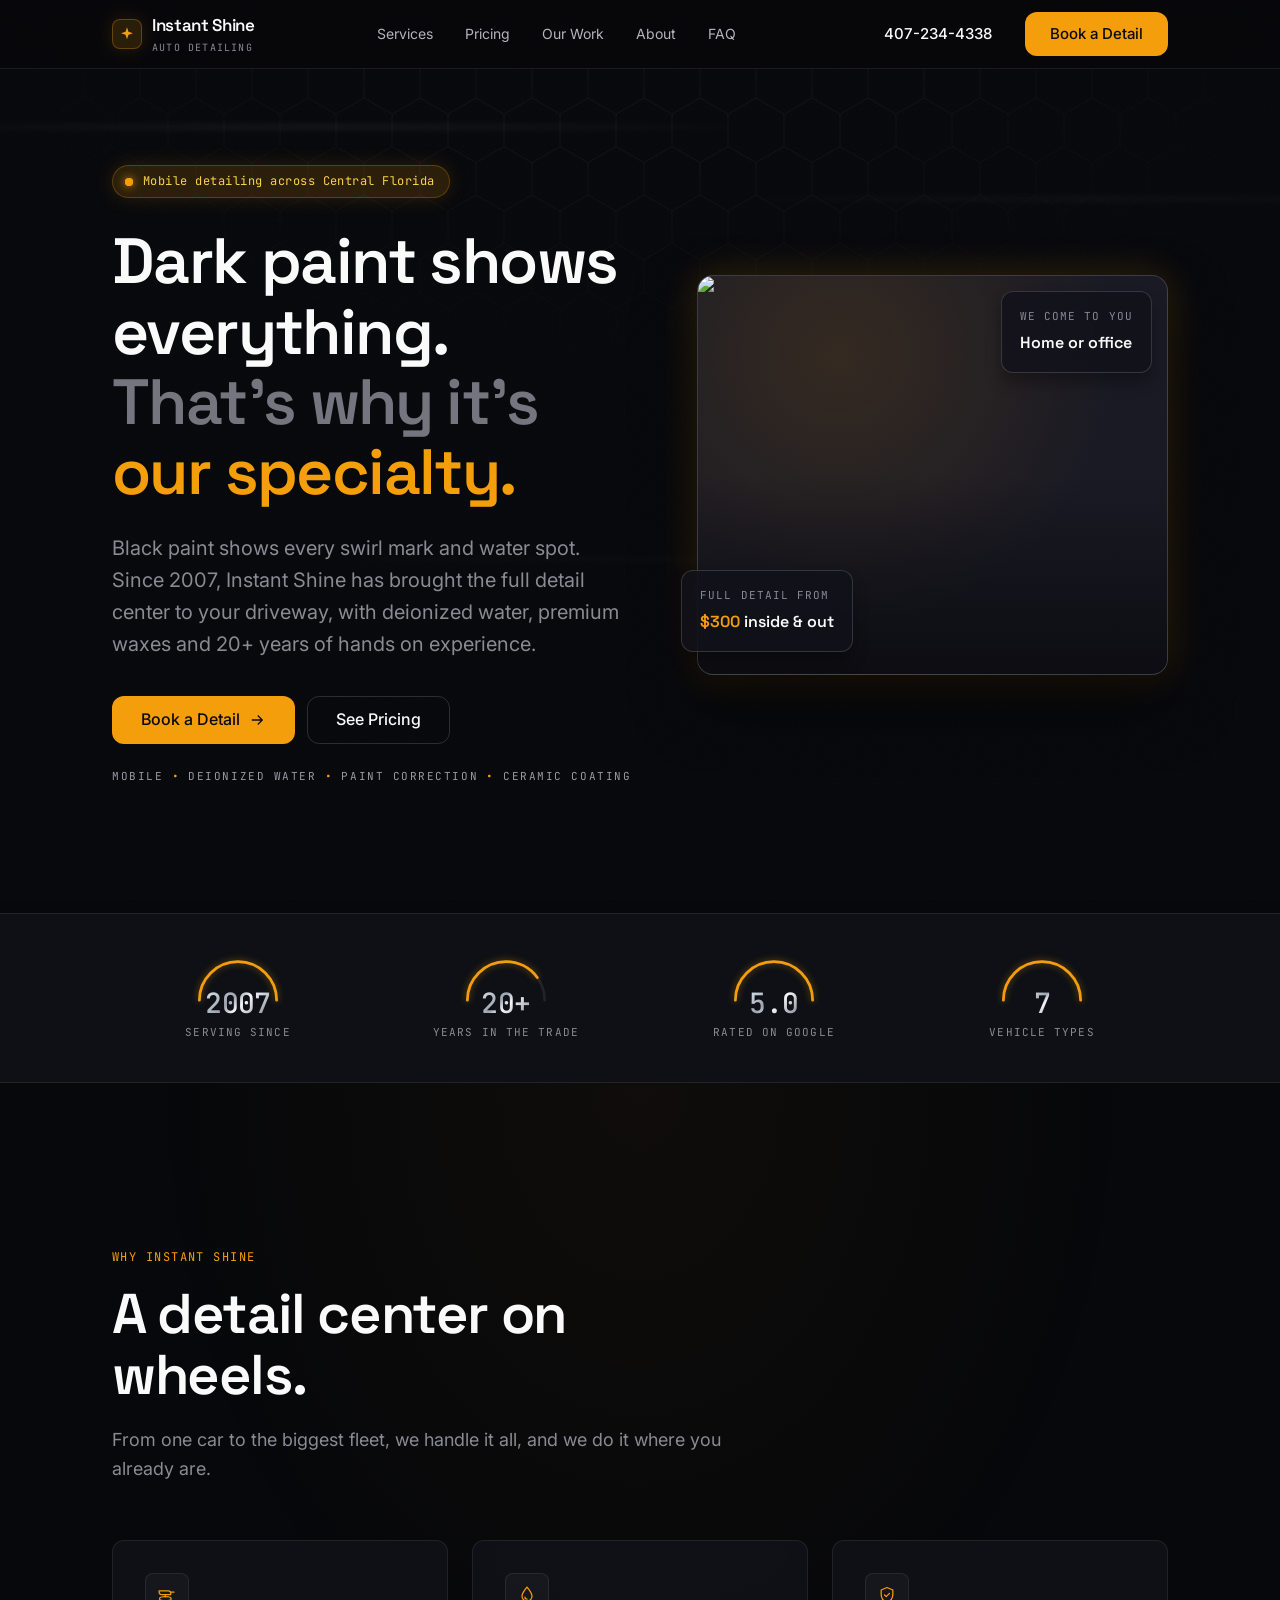
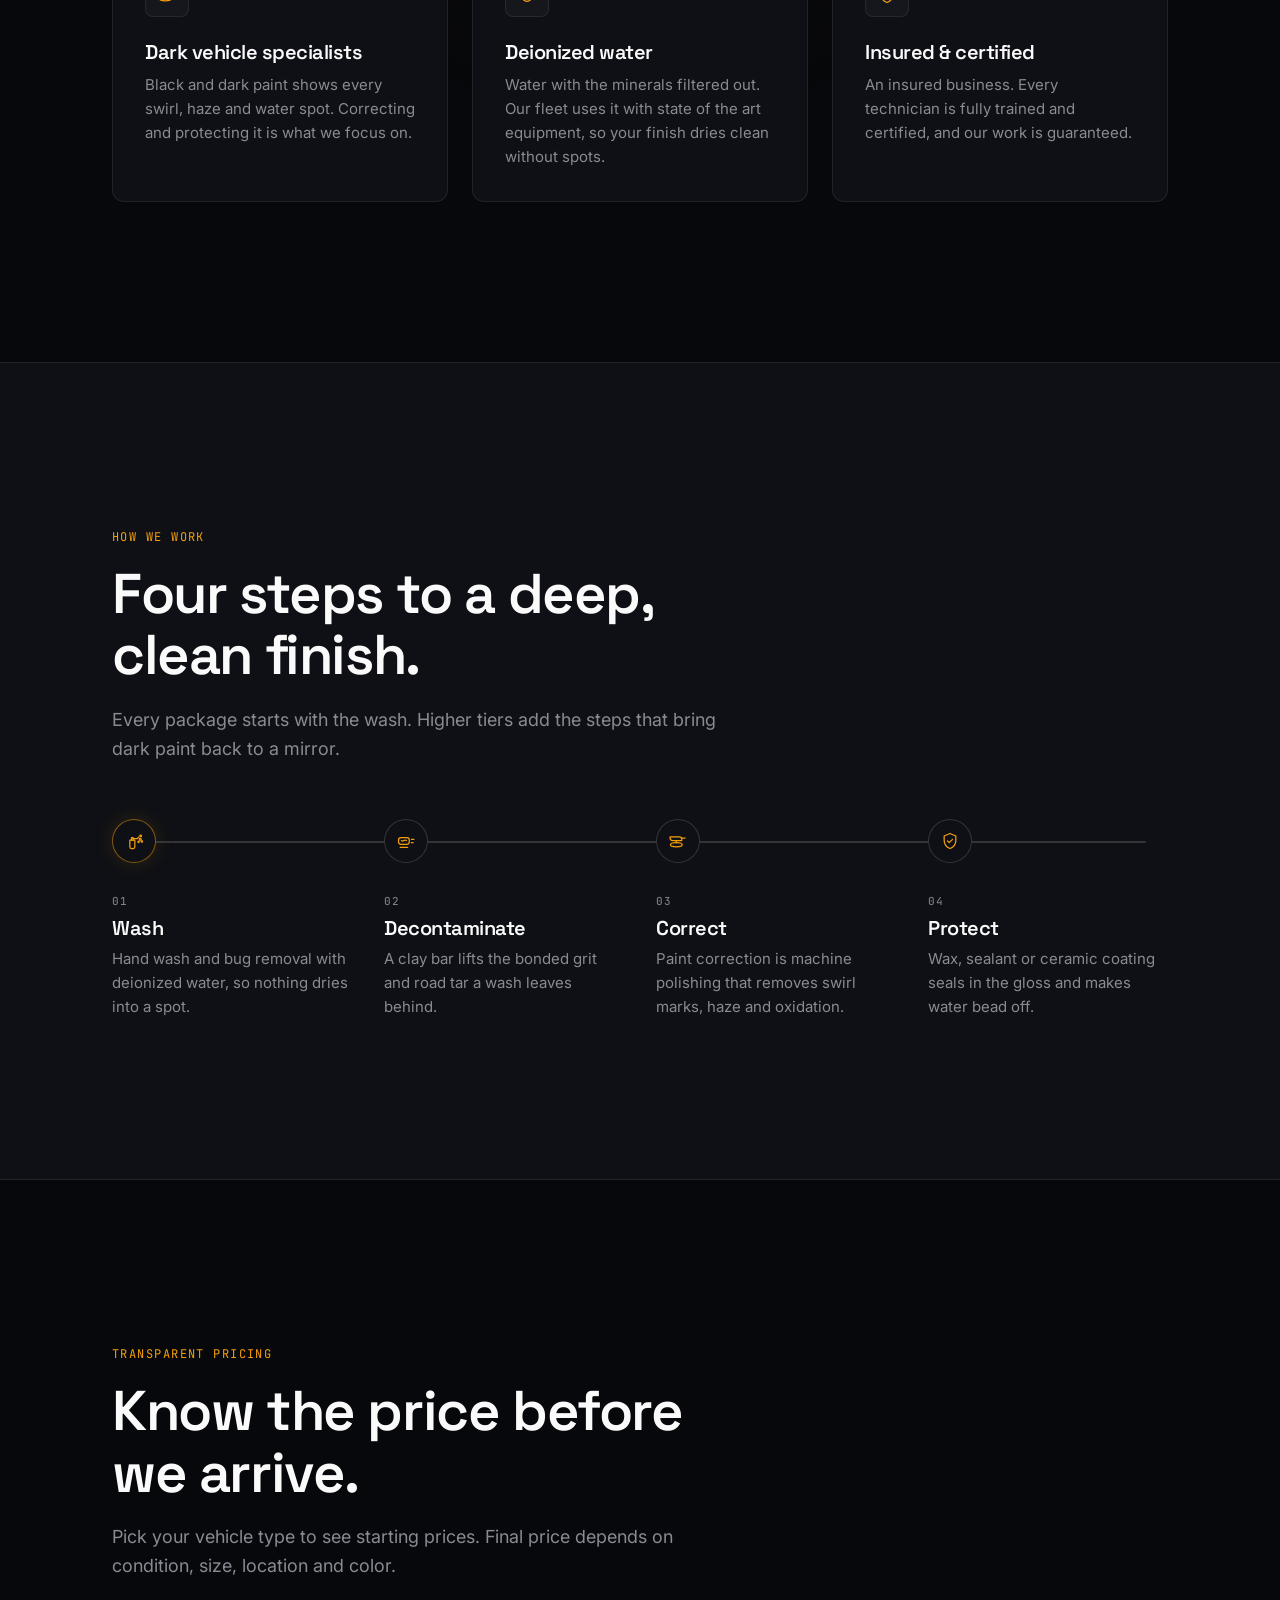
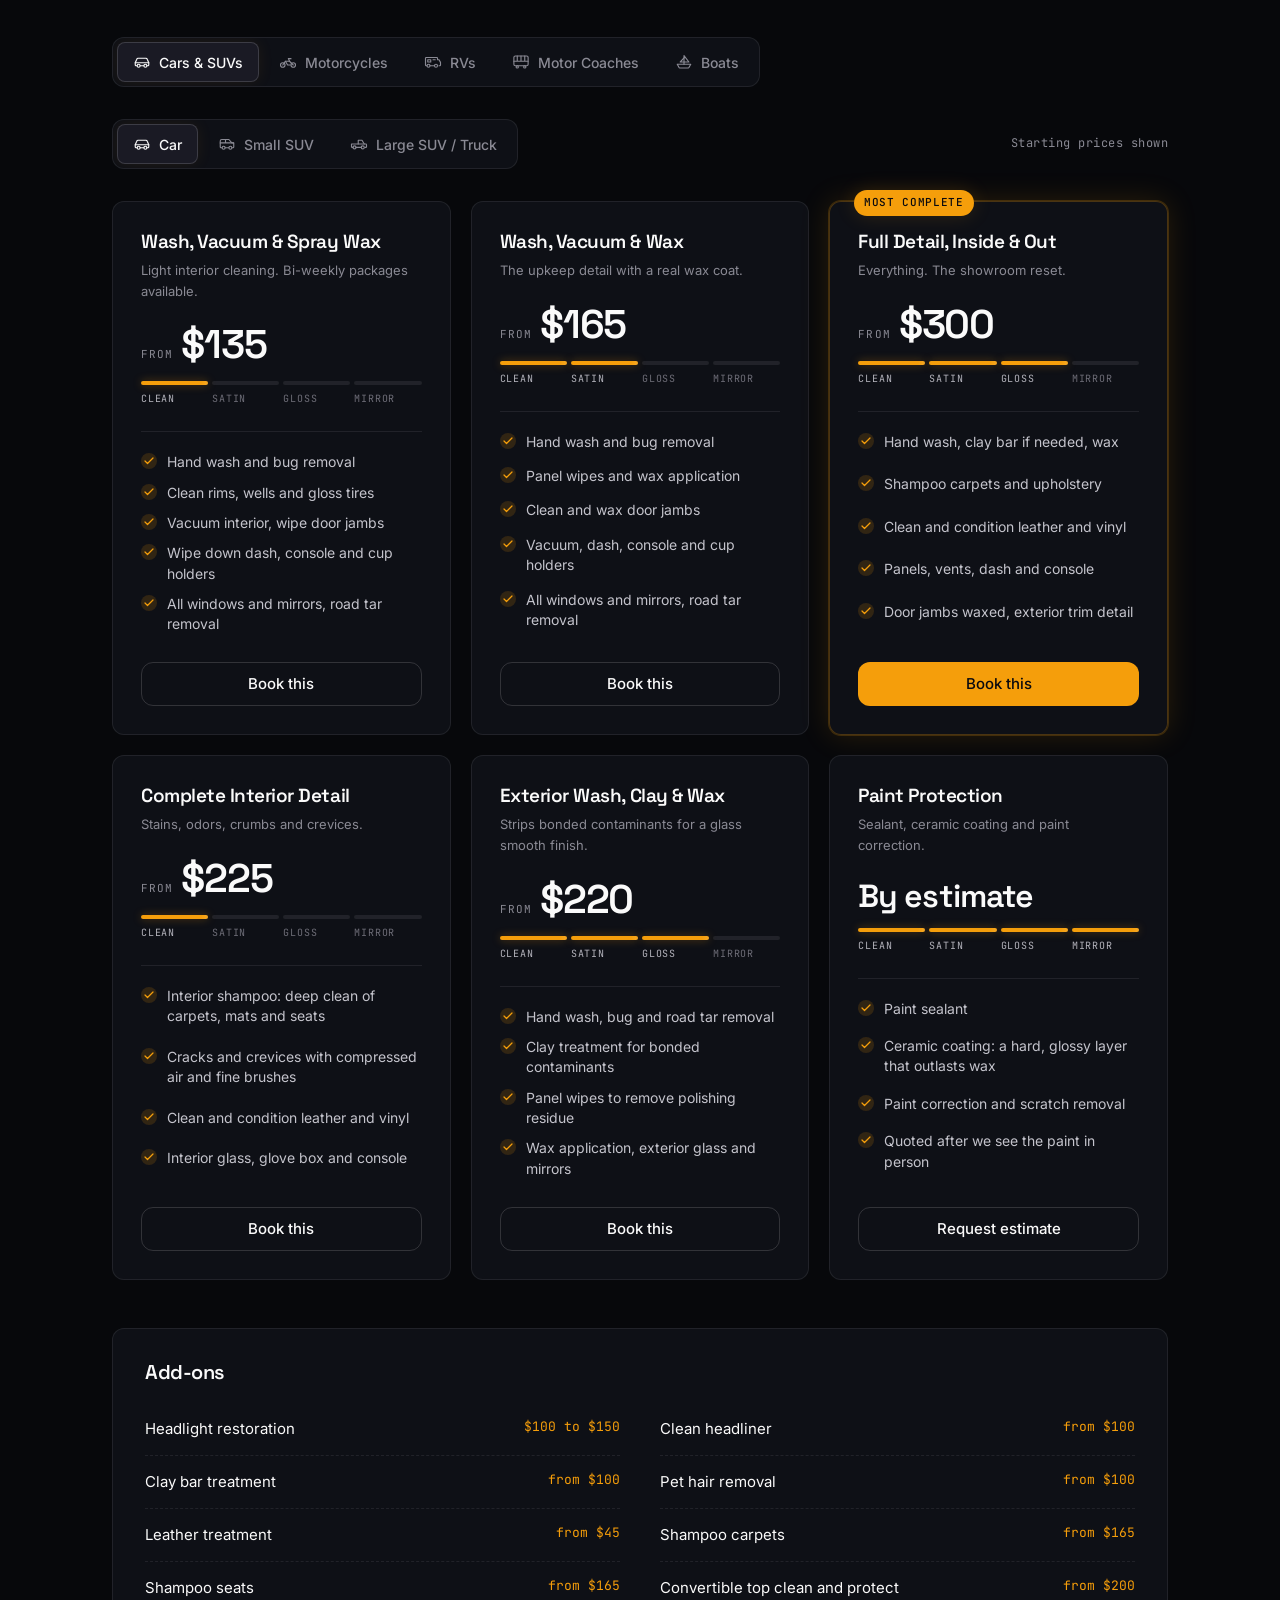
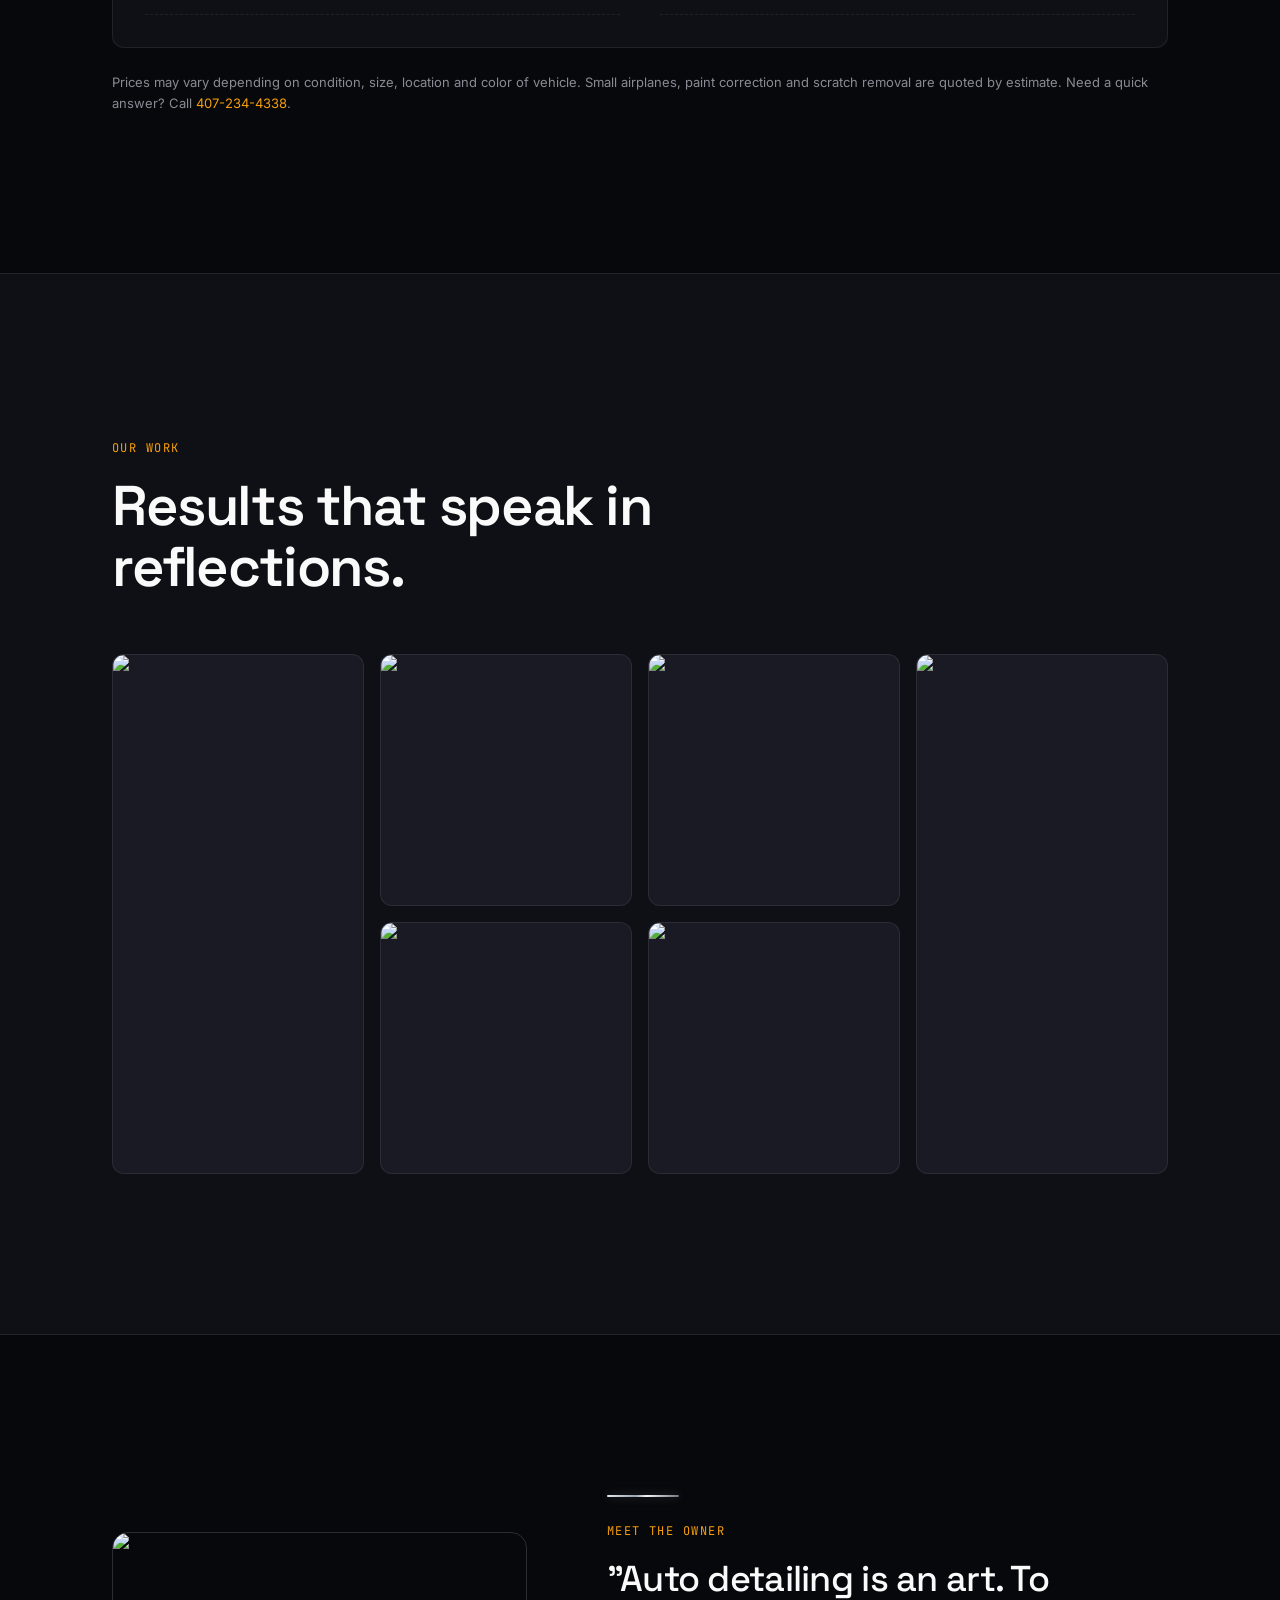
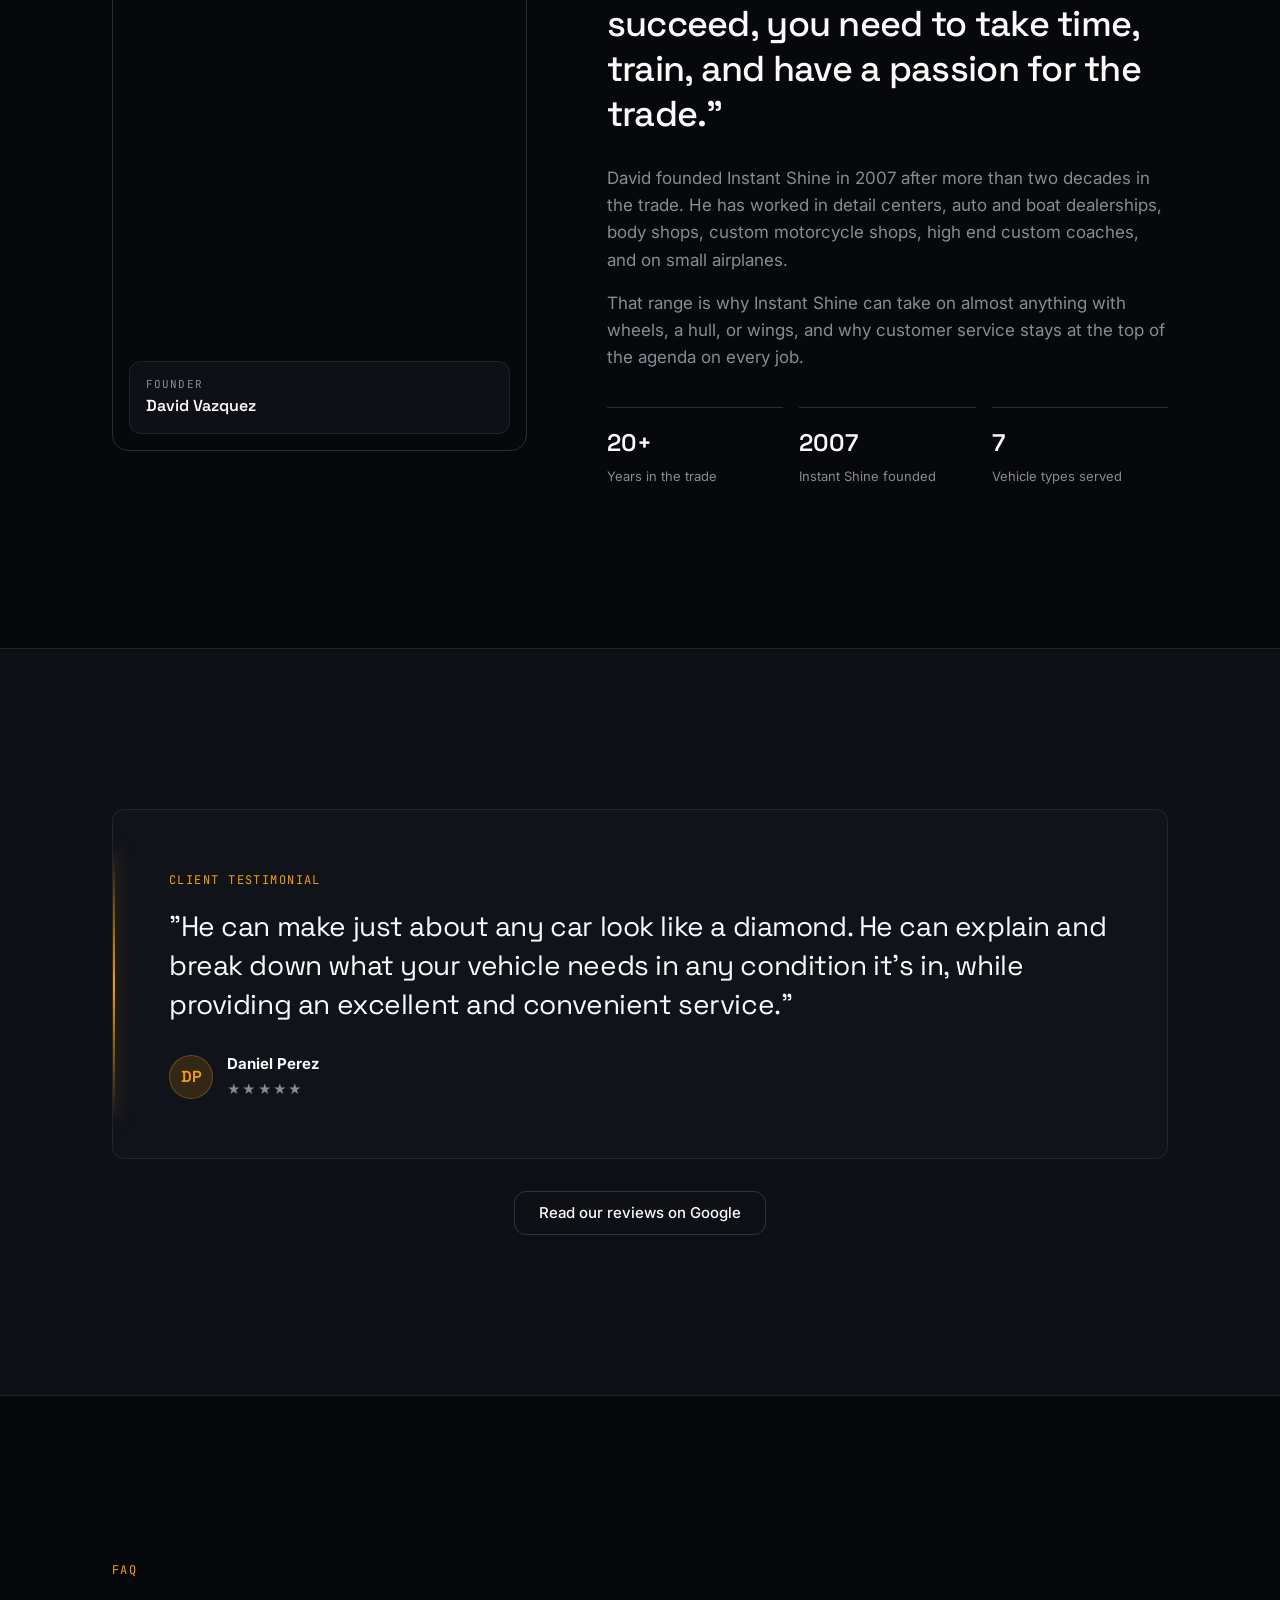
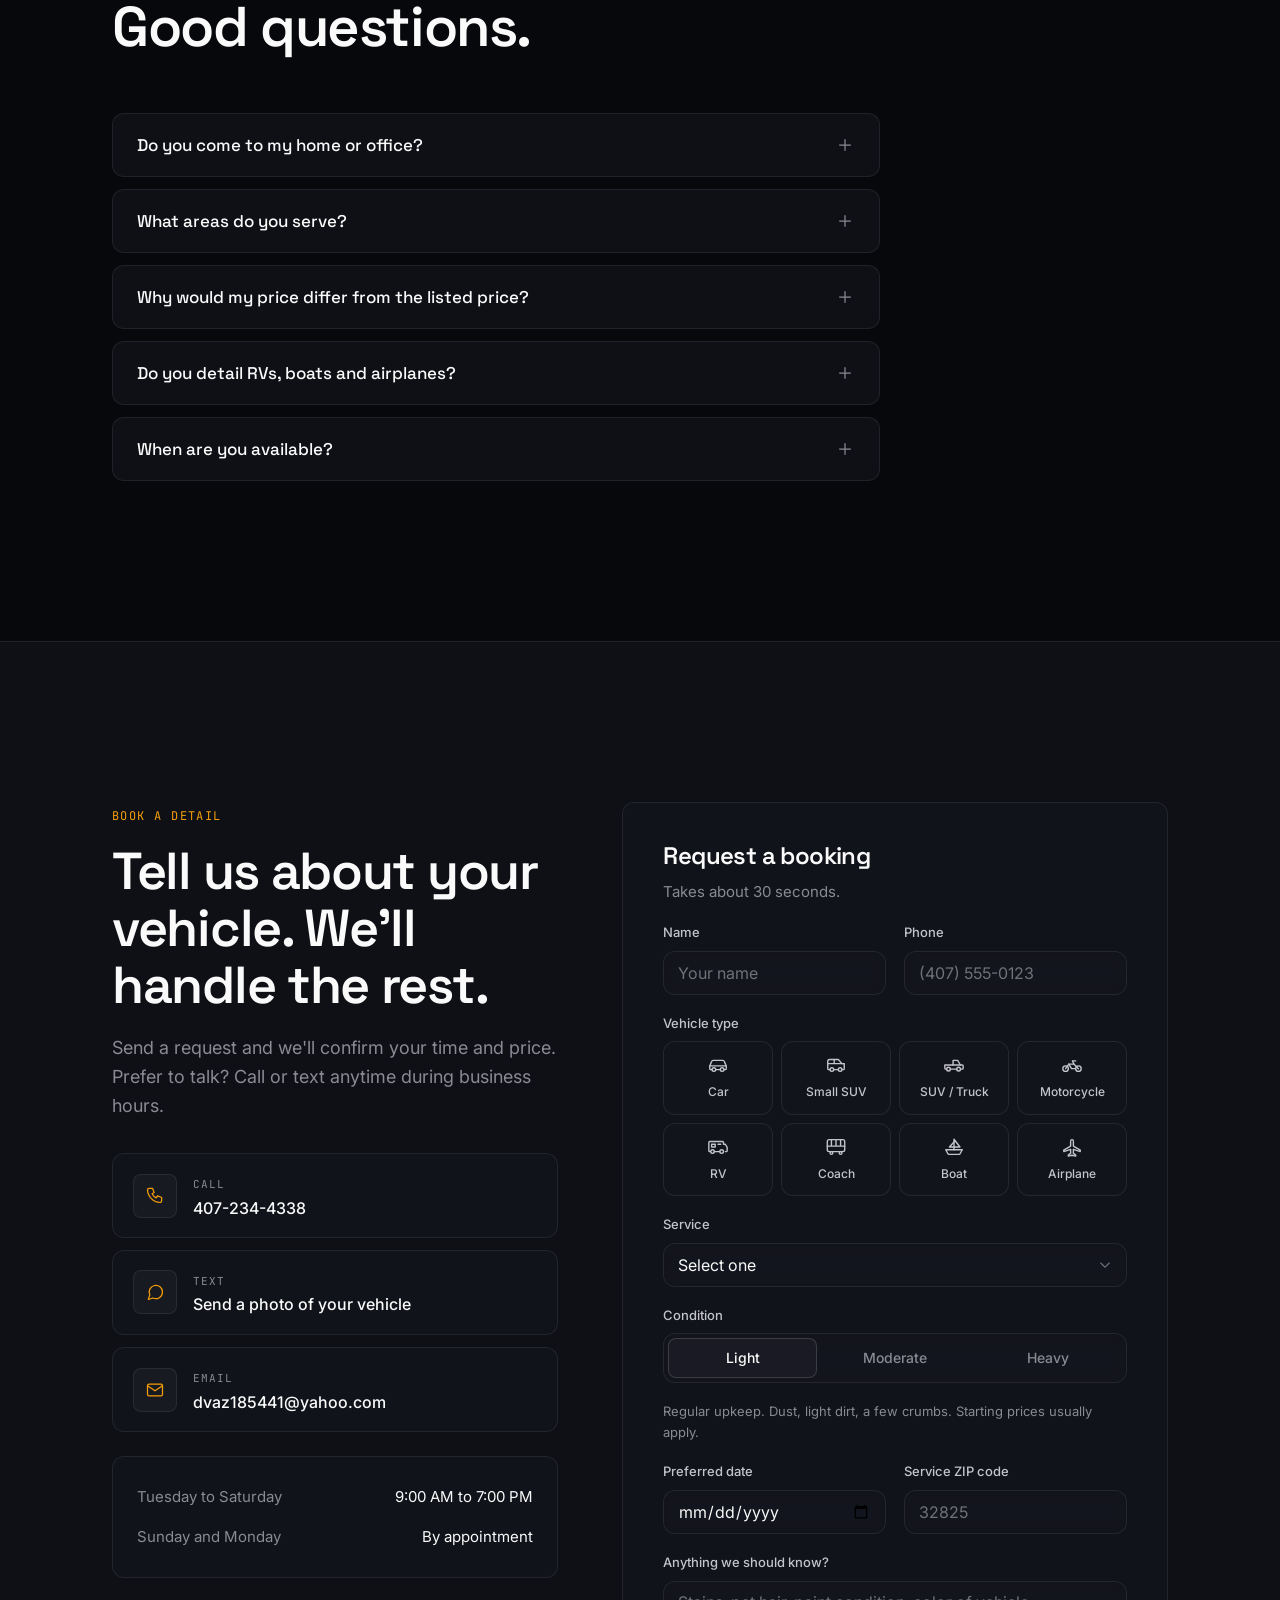
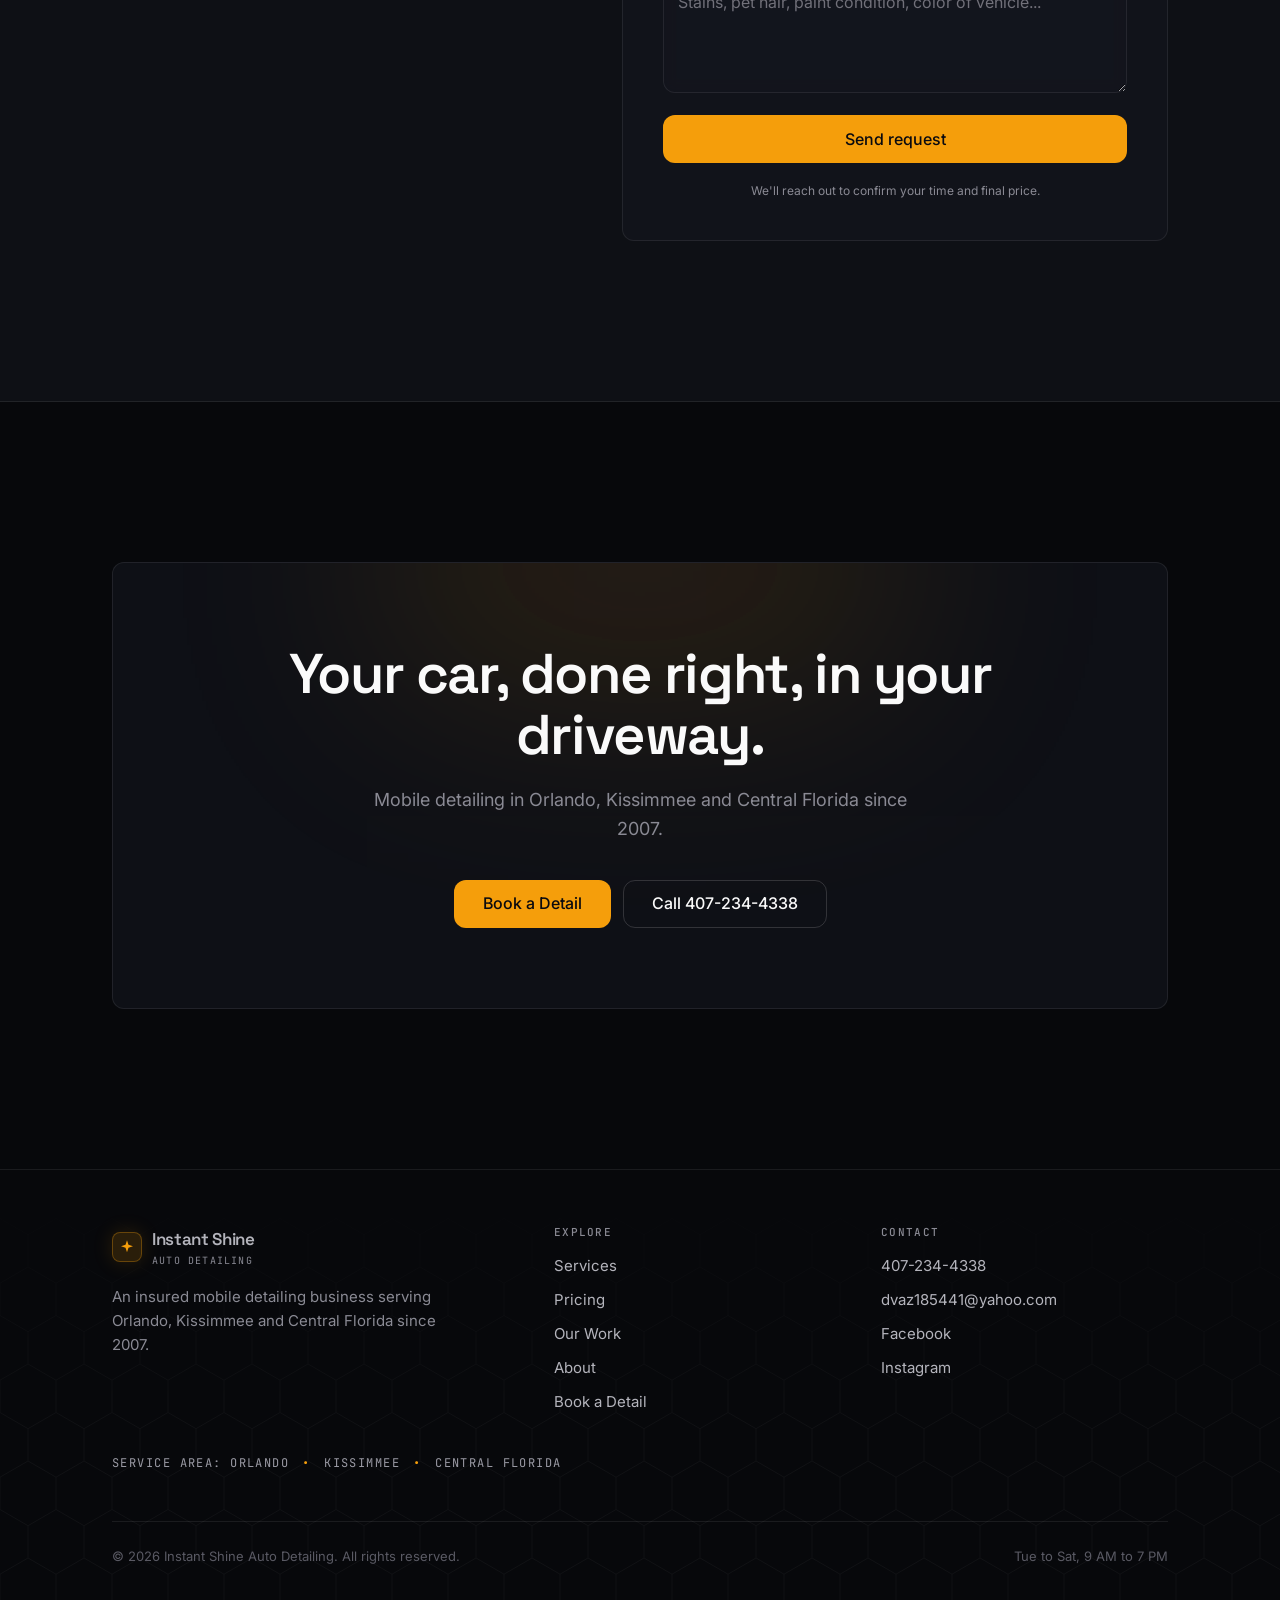
==== commit 487482f8: "Redesign with detailing theme layer Piano black tokens plus chrome, sheen, water and ceramic glow. H" ====
--- a/index.html
+++ b/index.html
@@ -5,11 +5,11 @@
   <meta name="viewport" content="width=device-width, initial-scale=1">
   <title>Instant Shine Auto Detailing | Mobile Detailing in Orlando &amp; Central Florida</title>
   <meta name="description" content="Mobile auto detailing in Orlando, Kissimmee and Central Florida since 2007. Specialists in black and dark colored vehicles. Cars, SUVs, RVs, boats, motorcycles and more. Call 407-234-4338.">
-  <meta name="theme-color" content="#0A0A0F">
+  <meta name="theme-color" content="#07080B">
   <meta property="og:title" content="Instant Shine Auto Detailing">
   <meta property="og:description" content="Mobile detailing in Central Florida since 2007. We bring the detail center to you.">
   <meta property="og:type" content="website">
-  <link rel="icon" href="data:image/svg+xml,%3Csvg xmlns='http://www.w3.org/2000/svg' viewBox='0 0 32 32'%3E%3Crect width='32' height='32' rx='8' fill='%230A0A0F'/%3E%3Cpath d='M16 6l2.6 7.4L26 16l-7.4 2.6L16 26l-2.6-7.4L6 16l7.4-2.6z' fill='%23F59E0B'/%3E%3C/svg%3E">
+  <link rel="icon" href="data:image/svg+xml,%3Csvg xmlns='http://www.w3.org/2000/svg' viewBox='0 0 32 32'%3E%3Crect width='32' height='32' rx='8' fill='%2307080B'/%3E%3Cpath d='M16 6l2.6 7.4L26 16l-7.4 2.6L16 26l-2.6-7.4L6 16l7.4-2.6z' fill='%23F59E0B'/%3E%3C/svg%3E">
   <link rel="preconnect" href="https://fonts.googleapis.com">
   <link rel="preconnect" href="https://fonts.gstatic.com" crossorigin>
   <link href="https://fonts.googleapis.com/css2?family=Inter:wght@400;500;600&family=JetBrains+Mono:wght@400;500&family=Space+Grotesk:wght@400;500;600&display=swap" rel="stylesheet">
@@ -30,9 +30,29 @@
   </script>
 </head>
 <body>
+  <!-- Line icon sprite: 24px grid, 1.5px stroke, currentColor -->
+  <svg width="0" height="0" style="position:absolute" aria-hidden="true" focusable="false">
+    <symbol id="i-foam" viewBox="0 0 24 24"><path d="M7 11h6v8a2 2 0 0 1-2 2H9a2 2 0 0 1-2-2z"/><path d="M9 11V8h2v3"/><path d="M11 9h5l2-2"/><circle cx="20" cy="6" r="1"/><circle cx="19.5" cy="10" r="1.2"/><circle cx="21.5" cy="12.5" r=".8"/><circle cx="17.5" cy="13" r=".8"/></symbol>
+    <symbol id="i-droplet" viewBox="0 0 24 24"><path d="M12 2.5c3 4 6 7.3 6 11a6 6 0 0 1-12 0c0-3.7 3-7 6-11z"/><path d="M9.5 14.5a2.5 2.5 0 0 0 2.5 2.5"/></symbol>
+    <symbol id="i-clay" viewBox="0 0 24 24"><rect x="3" y="8" width="13" height="8" rx="3"/><path d="M6.5 11.5c1 .8 2 .8 3 0s2-.8 3 0"/><path d="M18.5 10h3M18.5 14h2M5 19.5h9"/></symbol>
+    <symbol id="i-polisher" viewBox="0 0 24 24"><path d="M2.5 7h11a3 3 0 0 1 3 3v1.5h-11a3 3 0 0 1-3-3z"/><path d="M16.5 8.5h4"/><path d="M10 11.5v2.5"/><ellipse cx="10" cy="16.5" rx="7" ry="2.5"/></symbol>
+    <symbol id="i-shield" viewBox="0 0 24 24"><path d="M12 3l7 3v5c0 4.5-3 8.3-7 10-4-1.7-7-5.5-7-10V6z"/><path d="m9 12 2 2 4-4"/></symbol>
+    <symbol id="i-wheel" viewBox="0 0 24 24"><circle cx="12" cy="12" r="9"/><circle cx="12" cy="12" r="2.5"/><path d="M3.3 10.5h6.3M14.4 10.5h6.3M12 14.5V21"/></symbol>
+    <symbol id="i-vacuum" viewBox="0 0 24 24"><path d="M3 20h8"/><path d="M7 20V9a4 4 0 0 1 4-4h1.5a4 4 0 0 1 4 4v1"/><rect x="13" y="10" width="8" height="10" rx="2"/><path d="M15.5 14h3"/></symbol>
+    <symbol id="i-car" viewBox="0 0 24 24"><path d="M5.5 17H4a1 1 0 0 1-1-1v-3l2-4.7A2 2 0 0 1 6.8 7h10.4a2 2 0 0 1 1.8 1.3L21 13v3a1 1 0 0 1-1 1h-1.5"/><path d="M3 13h18"/><path d="M9.5 17h5"/><circle cx="7.5" cy="17" r="2"/><circle cx="16.5" cy="17" r="2"/></symbol>
+    <symbol id="i-suv" viewBox="0 0 24 24"><path d="M5.5 17H4a1 1 0 0 1-1-1V8a2 2 0 0 1 2-2h9.5l4 4.5H20a1 1 0 0 1 1 1V16a1 1 0 0 1-1 1h-1.5"/><path d="M3 10.5h18M10 6v4.5"/><path d="M9.5 17h5"/><circle cx="7.5" cy="17" r="2"/><circle cx="16.5" cy="17" r="2"/></symbol>
+    <symbol id="i-truck" viewBox="0 0 24 24"><path d="M4 16.5H3a1 1 0 0 1-1-1V12h9V7h5l3 5h2a1 1 0 0 1 1 1v2.5a1 1 0 0 1-1 1h-1"/><path d="M11 12h8"/><path d="M8 16.5h7"/><circle cx="6" cy="16.5" r="2"/><circle cx="17" cy="16.5" r="2"/></symbol>
+    <symbol id="i-moto" viewBox="0 0 24 24"><circle cx="5" cy="16" r="3"/><circle cx="19" cy="16" r="3"/><path d="M5 16l3.5-5h5.5l5 5"/><path d="M14 11l-1.5-3.5H16"/><path d="M8.5 11l3 5H15"/></symbol>
+    <symbol id="i-rv" viewBox="0 0 24 24"><path d="M4 17H3a1 1 0 0 1-1-1V7a1 1 0 0 1 1-1h14a1 1 0 0 1 1 1v2h2l2 3.5V16a1 1 0 0 1-1 1h-1"/><path d="M5 9h4v3H5zM12 9h3"/><path d="M8 17h6"/><circle cx="6" cy="17" r="2"/><circle cx="16" cy="17" r="2"/></symbol>
+    <symbol id="i-coach" viewBox="0 0 24 24"><rect x="2.5" y="4" width="19" height="13" rx="2"/><path d="M2.5 11h19M7 4v7M12 4v7M17 4v7"/><circle cx="7" cy="18.5" r="1.5"/><circle cx="17" cy="18.5" r="1.5"/></symbol>
+    <symbol id="i-boat" viewBox="0 0 24 24"><path d="M3 15h18l-2.4 4.4a1 1 0 0 1-.9.6H6.3a1 1 0 0 1-.9-.6z"/><path d="M12 15V3.5l6.5 8.5H12"/><path d="M12 6.5 7 12h5"/></symbol>
+    <symbol id="i-plane" viewBox="0 0 24 24"><path d="M21 15.5 13.5 11V5.5a1.5 1.5 0 0 0-3 0V11L3 15.5V17l7.5-2.5V19L8 20.5V22l4-1 4 1v-1.5L13.5 19v-4.5L21 17z"/></symbol>
+  </svg>
+
   <div class="atmosphere" aria-hidden="true">
-    <div class="orb orb--top"></div>
-    <div class="orb orb--bottom"></div>
+    <div class="lightbar lightbar--a"></div>
+    <div class="lightbar lightbar--b"></div>
+    <div class="lightbar lightbar--c"></div>
     <div class="noise"></div>
   </div>
 
@@ -77,11 +97,12 @@
   <main id="main">
     <!-- Hero -->
     <section class="hero" id="top">
+      <div class="hexgrid" aria-hidden="true"></div>
       <div class="container hero-grid">
         <div>
           <span class="badge"><span class="pulse" aria-hidden="true"></span>Mobile detailing across Central Florida</span>
-          <h1>Dark paint shows everything.<br><span class="dim">That's why it's</span> <span class="text-accent">our specialty.</span></h1>
-          <p class="hero-lede">Since 2007, Instant Shine has brought the full detail center to your driveway. Deionized water, premium waxes, and 20+ years of hands-on experience on everything from daily drivers to motor coaches.</p>
+          <h1 class="sheen-once">Dark paint shows everything.<br><span class="dim">That's why it's</span> <span class="text-accent">our specialty.</span></h1>
+          <p class="hero-lede">Black paint shows every swirl mark and water spot. Since 2007, Instant Shine has brought the full detail center to your driveway, with deionized water, premium waxes and 20+ years of hands on experience.</p>
           <div class="hero-actions">
             <a class="btn btn--primary btn--lg" href="#book">
               Book a Detail
@@ -89,14 +110,10 @@
             </a>
             <a class="btn btn--outline btn--lg" href="#pricing">See Pricing</a>
           </div>
-          <div class="hero-proof">
-            <div class="proof-item"><strong>2007</strong><span>Serving since</span></div>
-            <div class="proof-item"><strong>20+</strong><span>Years experience</span></div>
-            <div class="proof-item"><strong><span class="stars" aria-hidden="true">★</span> 5.0</strong><span>Rated on Google</span></div>
-          </div>
+          <p class="readout"><span>Mobile</span><span>Deionized water</span><span>Paint correction</span><span>Ceramic coating</span></p>
         </div>
         <div class="hero-visual reveal">
-          <div class="hero-frame">
+          <div class="hero-frame gloss">
             <img src="https://static.wixstatic.com/media/90a441_68190c3c6c2f4b23a2150b55da1962e3~mv2.jpg/v1/fill/w_1200,h_1020,al_c,q_85/90a441_68190c3c6c2f4b23a2150b55da1962e3~mv2.jpg" alt="Freshly detailed vehicle by Instant Shine" width="1200" height="1020" fetchpriority="high">
           </div>
           <div class="hero-float hero-float--b">
@@ -111,13 +128,27 @@
       </div>
     </section>
 
-    <!-- Vehicle strip -->
-    <div class="strip" aria-label="Vehicles we detail">
-      <div class="strip-track" aria-hidden="true">
-        <span>Automobiles</span><span>SUVs &amp; Trucks</span><span>Motorcycles</span><span>RVs</span><span>Motor Homes</span><span>Motor Coaches</span><span>Boats</span><span>Small Airplanes</span>
-        <span>Automobiles</span><span>SUVs &amp; Trucks</span><span>Motorcycles</span><span>RVs</span><span>Motor Homes</span><span>Motor Coaches</span><span>Boats</span><span>Small Airplanes</span>
-      </div>
-    </div>
+    <!-- Stats strip: paint depth gauge readouts -->
+    <section class="stats" aria-label="Instant Shine at a glance">
+      <div class="container stats-grid">
+        <div class="gauge-stat" style="--val:100">
+          <svg class="arc" viewBox="0 0 100 56" aria-hidden="true"><path class="arc-track" d="M8 50a42 42 0 0 1 84 0" pathLength="100"/><path class="arc-fill" d="M8 50a42 42 0 0 1 84 0" pathLength="100"/></svg>
+          <strong>2007</strong><span>Serving since</span>
+        </div>
+        <div class="gauge-stat" style="--val:80">
+          <svg class="arc" viewBox="0 0 100 56" aria-hidden="true"><path class="arc-track" d="M8 50a42 42 0 0 1 84 0" pathLength="100"/><path class="arc-fill" d="M8 50a42 42 0 0 1 84 0" pathLength="100"/></svg>
+          <strong>20+</strong><span>Years in the trade</span>
+        </div>
+        <div class="gauge-stat" style="--val:100">
+          <svg class="arc" viewBox="0 0 100 56" aria-hidden="true"><path class="arc-track" d="M8 50a42 42 0 0 1 84 0" pathLength="100"/><path class="arc-fill" d="M8 50a42 42 0 0 1 84 0" pathLength="100"/></svg>
+          <strong>5.0</strong><span>Rated on Google</span>
+        </div>
+        <div class="gauge-stat" style="--val:100">
+          <svg class="arc" viewBox="0 0 100 56" aria-hidden="true"><path class="arc-track" d="M8 50a42 42 0 0 1 84 0" pathLength="100"/><path class="arc-fill" d="M8 50a42 42 0 0 1 84 0" pathLength="100"/></svg>
+          <strong>7</strong><span>Vehicle types</span>
+        </div>
+      </div>
+    </section>
 
     <!-- Why us -->
     <section class="section section--ambient" id="services">
@@ -129,17 +160,17 @@
         </div>
         <div class="grid-3">
           <article class="card card--interactive feature reveal">
-            <div class="icon-chip"><svg viewBox="0 0 24 24" fill="none" stroke="currentColor" stroke-linecap="round" stroke-linejoin="round" aria-hidden="true"><circle cx="12" cy="12" r="9"/><path d="M12 3a9 9 0 0 1 0 18"/><path d="M12 7v10"/></svg></div>
+            <div class="icon-chip"><svg class="ico" aria-hidden="true"><use href="#i-polisher"/></svg></div>
             <h3>Dark vehicle specialists</h3>
             <p>Black and dark paint shows every swirl, haze and water spot. Correcting and protecting it is what we focus on.</p>
           </article>
           <article class="card card--interactive feature reveal">
-            <div class="icon-chip"><svg viewBox="0 0 24 24" fill="none" stroke="currentColor" stroke-linecap="round" stroke-linejoin="round" aria-hidden="true"><path d="M12 2.5c3 4 6 7.3 6 11a6 6 0 0 1-12 0c0-3.7 3-7 6-11z"/></svg></div>
+            <div class="icon-chip"><svg class="ico" aria-hidden="true"><use href="#i-droplet"/></svg></div>
             <h3>Deionized water</h3>
-            <p>Our fleet uses state of the art equipment and deionized water, so your finish dries clean without mineral spots.</p>
+            <p>Water with the minerals filtered out. Our fleet uses it with state of the art equipment, so your finish dries clean without spots.</p>
           </article>
           <article class="card card--interactive feature reveal">
-            <div class="icon-chip"><svg viewBox="0 0 24 24" fill="none" stroke="currentColor" stroke-linecap="round" stroke-linejoin="round" aria-hidden="true"><path d="M12 3l7 3v5c0 4.5-3 8.3-7 10-4-1.7-7-5.5-7-10V6z"/><path d="m9 12 2 2 4-4"/></svg></div>
+            <div class="icon-chip"><svg class="ico" aria-hidden="true"><use href="#i-shield"/></svg></div>
             <h3>Insured &amp; certified</h3>
             <p>An insured business. Every technician is fully trained and certified, and our work is guaranteed.</p>
           </article>
@@ -147,8 +178,45 @@
       </div>
     </section>
 
+    <!-- Process -->
+    <section class="section section--alt" id="process">
+      <div class="container">
+        <div class="section-head reveal">
+          <span class="eyebrow">How we work</span>
+          <h2>Four steps to a deep, clean finish.</h2>
+          <p>Every package starts with the wash. Higher tiers add the steps that bring dark paint back to a mirror.</p>
+        </div>
+        <ol class="process" style="--progress:0">
+          <li class="step">
+            <span class="step-icon"><svg class="ico" aria-hidden="true"><use href="#i-foam"/></svg></span>
+            <span class="step-num">01</span>
+            <h3>Wash</h3>
+            <p>Hand wash and bug removal with deionized water, so nothing dries into a spot.</p>
+          </li>
+          <li class="step">
+            <span class="step-icon"><svg class="ico" aria-hidden="true"><use href="#i-clay"/></svg></span>
+            <span class="step-num">02</span>
+            <h3>Decontaminate</h3>
+            <p>A clay bar lifts the bonded grit and road tar a wash leaves behind.</p>
+          </li>
+          <li class="step">
+            <span class="step-icon"><svg class="ico" aria-hidden="true"><use href="#i-polisher"/></svg></span>
+            <span class="step-num">03</span>
+            <h3>Correct</h3>
+            <p>Paint correction is machine polishing that removes swirl marks, haze and oxidation.</p>
+          </li>
+          <li class="step">
+            <span class="step-icon"><svg class="ico" aria-hidden="true"><use href="#i-shield"/></svg></span>
+            <span class="step-num">04</span>
+            <h3>Protect</h3>
+            <p>Wax, sealant or ceramic coating seals in the gloss and makes water bead off.</p>
+          </li>
+        </ol>
+      </div>
+    </section>
+
     <!-- Pricing -->
-    <section class="section section--alt" id="pricing">
+    <section class="section" id="pricing">
       <div class="container">
         <div class="section-head reveal">
           <span class="eyebrow">Transparent pricing</span>
@@ -157,22 +225,22 @@
         </div>
 
         <div class="toolbar reveal">
-          <div class="segmented" role="tablist" aria-label="Vehicle category" data-tabs>
-            <button role="tab" aria-selected="true" aria-controls="panel-auto" id="tab-auto">Cars &amp; SUVs</button>
-            <button role="tab" aria-selected="false" aria-controls="panel-moto" id="tab-moto" tabindex="-1">Motorcycles</button>
-            <button role="tab" aria-selected="false" aria-controls="panel-rv" id="tab-rv" tabindex="-1">RVs</button>
-            <button role="tab" aria-selected="false" aria-controls="panel-coach" id="tab-coach" tabindex="-1">Motor Coaches</button>
-            <button role="tab" aria-selected="false" aria-controls="panel-boat" id="tab-boat" tabindex="-1">Boats</button>
+          <div class="segmented segmented--icons" role="tablist" aria-label="Vehicle category" data-tabs>
+            <button role="tab" aria-selected="true" aria-controls="panel-auto" id="tab-auto"><svg class="ico" aria-hidden="true"><use href="#i-car"/></svg>Cars &amp; SUVs</button>
+            <button role="tab" aria-selected="false" aria-controls="panel-moto" id="tab-moto" tabindex="-1"><svg class="ico" aria-hidden="true"><use href="#i-moto"/></svg>Motorcycles</button>
+            <button role="tab" aria-selected="false" aria-controls="panel-rv" id="tab-rv" tabindex="-1"><svg class="ico" aria-hidden="true"><use href="#i-rv"/></svg>RVs</button>
+            <button role="tab" aria-selected="false" aria-controls="panel-coach" id="tab-coach" tabindex="-1"><svg class="ico" aria-hidden="true"><use href="#i-coach"/></svg>Motor Coaches</button>
+            <button role="tab" aria-selected="false" aria-controls="panel-boat" id="tab-boat" tabindex="-1"><svg class="ico" aria-hidden="true"><use href="#i-boat"/></svg>Boats</button>
           </div>
         </div>
 
         <!-- Cars & SUVs -->
         <div class="tab-panel" id="panel-auto" role="tabpanel" aria-labelledby="tab-auto">
           <div class="toolbar">
-            <div class="segmented" data-size-switch aria-label="Vehicle size">
-              <button type="button" data-index="0" aria-pressed="true">Car</button>
-              <button type="button" data-index="1" aria-pressed="false">Small SUV</button>
-              <button type="button" data-index="2" aria-pressed="false">Large SUV / Truck</button>
+            <div class="segmented segmented--icons" data-size-switch aria-label="Vehicle size">
+              <button type="button" data-index="0" aria-pressed="true"><svg class="ico" aria-hidden="true"><use href="#i-car"/></svg>Car</button>
+              <button type="button" data-index="1" aria-pressed="false"><svg class="ico" aria-hidden="true"><use href="#i-suv"/></svg>Small SUV</button>
+              <button type="button" data-index="2" aria-pressed="false"><svg class="ico" aria-hidden="true"><use href="#i-truck"/></svg>Large SUV / Truck</button>
             </div>
             <span class="size-note">Starting prices shown</span>
           </div>
@@ -182,6 +250,7 @@
               <h3>Wash, Vacuum &amp; Spray Wax</h3>
               <p class="sub">Light interior cleaning. Bi-weekly packages available.</p>
               <div class="price"><span class="from">From</span><span class="amount" data-prices="$135|$165|$175">$135</span></div>
+              <div class="finish" data-level="1"></div>
               <ul class="checklist">
                 <li>Hand wash and bug removal</li>
                 <li>Clean rims, wells and gloss tires</li>
@@ -196,6 +265,7 @@
               <h3>Wash, Vacuum &amp; Wax</h3>
               <p class="sub">The upkeep detail with a real wax coat.</p>
               <div class="price"><span class="from">From</span><span class="amount" data-prices="$165|$185|$195">$165</span></div>
+              <div class="finish" data-level="2"></div>
               <ul class="checklist">
                 <li>Hand wash and bug removal</li>
                 <li>Panel wipes and wax application</li>
@@ -211,6 +281,7 @@
               <h3>Full Detail, Inside &amp; Out</h3>
               <p class="sub">Everything. The showroom reset.</p>
               <div class="price"><span class="from">From</span><span class="amount" data-prices="$300|$365|$400">$300</span></div>
+              <div class="finish" data-level="3"></div>
               <ul class="checklist">
                 <li>Hand wash, clay bar if needed, wax</li>
                 <li>Shampoo carpets and upholstery</li>
@@ -225,8 +296,9 @@
               <h3>Complete Interior Detail</h3>
               <p class="sub">Stains, odors, crumbs and crevices.</p>
               <div class="price"><span class="from">From</span><span class="amount" data-prices="$225|$275|$300">$225</span></div>
+              <div class="finish" data-level="1"></div>
               <ul class="checklist">
-                <li>Shampoo carpets, mats and seats</li>
+                <li>Interior shampoo: deep clean of carpets, mats and seats</li>
                 <li>Cracks and crevices with compressed air and fine brushes</li>
                 <li>Clean and condition leather and vinyl</li>
                 <li>Interior glass, glove box and console</li>
@@ -238,6 +310,7 @@
               <h3>Exterior Wash, Clay &amp; Wax</h3>
               <p class="sub">Strips bonded contaminants for a glass smooth finish.</p>
               <div class="price"><span class="from">From</span><span class="amount" data-prices="$220|$235|$250">$220</span></div>
+              <div class="finish" data-level="3"></div>
               <ul class="checklist">
                 <li>Hand wash, bug and road tar removal</li>
                 <li>Clay treatment for bonded contaminants</li>
@@ -251,9 +324,10 @@
               <h3>Paint Protection</h3>
               <p class="sub">Sealant, ceramic coating and paint correction.</p>
               <div class="price"><span class="amount" style="font-size:2rem">By estimate</span></div>
+              <div class="finish" data-level="4"></div>
               <ul class="checklist">
                 <li>Paint sealant</li>
-                <li>Ceramic coating</li>
+                <li>Ceramic coating: a hard, glossy layer that outlasts wax</li>
                 <li>Paint correction and scratch removal</li>
                 <li>Quoted after we see the paint in person</li>
               </ul>
@@ -282,6 +356,7 @@
             <article class="card card--interactive price-card">
               <h3>Motorcycle Detail</h3>
               <div class="price"><span class="from">From</span><span class="amount">$200</span></div>
+              <div class="finish" data-level="2"></div>
               <ul class="checklist"><li>Wash and glass clean</li><li>Condition leather and vinyl</li><li>Apply wax</li><li>Degrease rims, clean tires</li></ul>
               <a class="btn btn--outline" href="#book" data-book="Motorcycle Detail">Book this</a>
             </article>
@@ -289,12 +364,14 @@
               <span class="tag">Show ready</span>
               <h3>Motorcycle Supreme Detail</h3>
               <div class="price"><span class="from">From</span><span class="amount">$400</span></div>
+              <div class="finish" data-level="4"></div>
               <ul class="checklist"><li>Everything in the standard detail</li><li>Buff for oxidation removal</li><li>Wax and full rim degrease</li></ul>
               <a class="btn btn--primary" href="#book" data-book="Motorcycle Supreme Detail">Book this</a>
             </article>
             <article class="card card--interactive price-card">
               <h3>Optional Extras</h3>
               <div class="price"><span class="from">From</span><span class="amount">$100</span><span class="unit">each</span></div>
+              <div class="finish" data-level="3"></div>
               <ul class="checklist"><li>Polish aluminum wheels</li></ul>
               <a class="btn btn--outline" href="#book" data-book="Motorcycle Detail">Ask about extras</a>
             </article>
@@ -307,12 +384,14 @@
             <article class="card card--interactive price-card">
               <h3>Exterior Wash</h3>
               <div class="price"><span class="from">From</span><span class="amount">$7</span><span class="unit">/ linear ft</span></div>
+              <div class="finish" data-level="1"></div>
               <ul class="checklist"><li>Spot free wash</li><li>Rims, wells and gloss tires</li><li>Outside windows and mirrors</li><li>Bug removal</li></ul>
               <a class="btn btn--outline" href="#book" data-book="RV / Motor Home">Book this</a>
             </article>
             <article class="card card--interactive price-card">
               <h3>Exterior Wash &amp; Wax</h3>
               <div class="price"><span class="from">From</span><span class="amount">$15</span><span class="unit">/ linear ft</span></div>
+              <div class="finish" data-level="2"></div>
               <ul class="checklist"><li>Everything in the exterior wash</li><li>High quality wax</li></ul>
               <a class="btn btn--outline" href="#book" data-book="RV / Motor Home">Book this</a>
             </article>
@@ -320,6 +399,7 @@
               <span class="tag">Restores shine</span>
               <h3>Wash, Cut, Polish &amp; Sealant</h3>
               <div class="price"><span class="from">From</span><span class="amount">$35</span><span class="unit">/ linear ft</span></div>
+              <div class="finish" data-level="4"></div>
               <ul class="checklist"><li>Oxidation removal</li><li>Compound and buff to restore shine</li><li>Paint sealant application</li><li>Wheel polishing from $100 each</li></ul>
               <a class="btn btn--primary" href="#book" data-book="RV / Motor Home">Book this</a>
             </article>
@@ -332,18 +412,21 @@
             <article class="card card--interactive price-card">
               <h3>Exterior Wash</h3>
               <div class="price"><span class="from">From</span><span class="amount">$7</span><span class="unit">/ linear ft</span></div>
+              <div class="finish" data-level="1"></div>
               <ul class="checklist"><li>Spot free wash</li><li>Rims, wells and gloss tires</li><li>Outside windows, mirrors, bug removal</li></ul>
               <a class="btn btn--outline" href="#book" data-book="Motor Coach">Book this</a>
             </article>
             <article class="card card--interactive price-card">
               <h3>Hydro Protection SiO2</h3>
               <div class="price"><span class="amount">$12</span><span class="unit">/ linear ft</span></div>
+              <div class="finish" data-level="2"></div>
               <ul class="checklist"><li>Hand wash</li><li>Hydro 2 SiO2 protection</li><li>Bug and tar removal, rim brightener</li><li>Exterior windows, tire shine</li></ul>
               <a class="btn btn--outline" href="#book" data-book="Motor Coach">Book this</a>
             </article>
             <article class="card card--interactive price-card">
               <h3>Wash &amp; 1 Step Wax</h3>
               <div class="price"><span class="from">From</span><span class="amount">$22</span><span class="unit">/ linear ft</span></div>
+              <div class="finish" data-level="3"></div>
               <ul class="checklist"><li>Spot free wash</li><li>1 step wax application</li><li>Bug and tar removal</li></ul>
               <a class="btn btn--outline" href="#book" data-book="Motor Coach">Book this</a>
             </article>
@@ -351,6 +434,7 @@
               <span class="tag">Restores shine</span>
               <h3>Wash, Cut, Polish &amp; Sealant</h3>
               <div class="price"><span class="from">From</span><span class="amount">$35</span><span class="unit">/ linear ft</span></div>
+              <div class="finish" data-level="4"></div>
               <ul class="checklist"><li>Oxidation removal</li><li>Compound and buff</li><li>Paint sealant application</li><li>Wheel polishing from $100 each</li></ul>
               <a class="btn btn--primary" href="#book" data-book="Motor Coach">Book this</a>
             </article>
@@ -363,12 +447,14 @@
             <article class="card card--interactive price-card">
               <h3>Wash &amp; Wax</h3>
               <div class="price"><span class="from">From</span><span class="amount">$15</span><span class="unit">/ linear ft</span></div>
+              <div class="finish" data-level="2"></div>
               <ul class="checklist"><li>Spot free wash and dry</li><li>Clean outside windows</li><li>High quality cream wax</li></ul>
               <a class="btn btn--outline" href="#book" data-book="Boat">Book this</a>
             </article>
             <article class="card card--interactive price-card">
               <h3>Wash, Wax &amp; Full Interior</h3>
               <div class="price"><span class="from">From</span><span class="amount">$26</span><span class="unit">/ linear ft</span></div>
+              <div class="finish" data-level="2"></div>
               <ul class="checklist"><li>Vacuum and inside windows</li><li>Shampoo carpets and seats</li><li>Cup holders, tables, cubbies</li><li>Condition leather, vinyl and plastic</li></ul>
               <a class="btn btn--outline" href="#book" data-book="Boat">Book this</a>
             </article>
@@ -376,6 +462,7 @@
               <span class="tag">Restores shine</span>
               <h3>Wash, Wax, Cut &amp; Buff</h3>
               <div class="price"><span class="from">From</span><span class="amount">$35</span><span class="unit">/ linear ft</span></div>
+              <div class="finish" data-level="4"></div>
               <ul class="checklist"><li>Oxidation removal</li><li>Compound and buff</li><li>High quality cream wax</li></ul>
               <a class="btn btn--primary" href="#book" data-book="Boat">Book this</a>
             </article>
@@ -387,27 +474,27 @@
     </section>
 
     <!-- Gallery -->
-    <section class="section" id="work">
+    <section class="section section--alt" id="work">
       <div class="container">
         <div class="section-head reveal">
           <span class="eyebrow">Our work</span>
           <h2>Results that speak in reflections.</h2>
         </div>
         <div class="gallery reveal">
-          <figure class="tall"><img loading="lazy" src="https://static.wixstatic.com/media/90a441_0c5476a2e5354103b41eb4ddcee89e60~mv2.jpg/v1/fill/w_700,h_1000,al_c,q_80/90a441_0c5476a2e5354103b41eb4ddcee89e60~mv2.jpg" alt="Detailed vehicle by Instant Shine"></figure>
-          <figure><img loading="lazy" src="https://static.wixstatic.com/media/90a441_d6112e4141ee4cdf851aeb83ce60a02f~mv2.jpg/v1/fill/w_600,h_600,al_c,q_80/90a441_d6112e4141ee4cdf851aeb83ce60a02f~mv2.jpg" alt="Detailing work example"></figure>
-          <figure><img loading="lazy" src="https://static.wixstatic.com/media/90a441_dd55306738b84f1a9741d4cb57b11f3c~mv2.jpg/v1/fill/w_600,h_600,al_c,q_80/90a441_dd55306738b84f1a9741d4cb57b11f3c~mv2.jpg" alt="Detailing work example"></figure>
-          <figure class="tall"><img loading="lazy" src="https://static.wixstatic.com/media/90a441_6644603ce1b74521896c8cd6ca9d7abe~mv2.jpg/v1/fill/w_700,h_1000,al_c,q_80/90a441_6644603ce1b74521896c8cd6ca9d7abe~mv2.jpg" alt="Detailing work example"></figure>
-          <figure><img loading="lazy" src="https://static.wixstatic.com/media/90a441_78e2682db0cb45a9b61c362fde554216~mv2.jpg/v1/fill/w_600,h_600,al_c,q_80/90a441_78e2682db0cb45a9b61c362fde554216~mv2.jpg" alt="Detailing work example"></figure>
-          <figure><img loading="lazy" src="https://static.wixstatic.com/media/90a441_c1dfa7a810dd486b8c96b0e3af11c23a~mv2.jpg/v1/fill/w_600,h_600,al_c,q_80/90a441_c1dfa7a810dd486b8c96b0e3af11c23a~mv2.jpg" alt="Detailing work example"></figure>
+          <figure class="tall gloss"><img loading="lazy" src="https://static.wixstatic.com/media/90a441_0c5476a2e5354103b41eb4ddcee89e60~mv2.jpg/v1/fill/w_700,h_1000,al_c,q_80/90a441_0c5476a2e5354103b41eb4ddcee89e60~mv2.jpg" alt="Detailed vehicle by Instant Shine"></figure>
+          <figure class="gloss"><img loading="lazy" src="https://static.wixstatic.com/media/90a441_d6112e4141ee4cdf851aeb83ce60a02f~mv2.jpg/v1/fill/w_600,h_600,al_c,q_80/90a441_d6112e4141ee4cdf851aeb83ce60a02f~mv2.jpg" alt="Detailing work example"></figure>
+          <figure class="gloss"><img loading="lazy" src="https://static.wixstatic.com/media/90a441_dd55306738b84f1a9741d4cb57b11f3c~mv2.jpg/v1/fill/w_600,h_600,al_c,q_80/90a441_dd55306738b84f1a9741d4cb57b11f3c~mv2.jpg" alt="Detailing work example"></figure>
+          <figure class="tall gloss"><img loading="lazy" src="https://static.wixstatic.com/media/90a441_6644603ce1b74521896c8cd6ca9d7abe~mv2.jpg/v1/fill/w_700,h_1000,al_c,q_80/90a441_6644603ce1b74521896c8cd6ca9d7abe~mv2.jpg" alt="Detailing work example"></figure>
+          <figure class="gloss"><img loading="lazy" src="https://static.wixstatic.com/media/90a441_78e2682db0cb45a9b61c362fde554216~mv2.jpg/v1/fill/w_600,h_600,al_c,q_80/90a441_78e2682db0cb45a9b61c362fde554216~mv2.jpg" alt="Detailing work example"></figure>
+          <figure class="gloss"><img loading="lazy" src="https://static.wixstatic.com/media/90a441_c1dfa7a810dd486b8c96b0e3af11c23a~mv2.jpg/v1/fill/w_600,h_600,al_c,q_80/90a441_c1dfa7a810dd486b8c96b0e3af11c23a~mv2.jpg" alt="Detailing work example"></figure>
         </div>
       </div>
     </section>
 
     <!-- About -->
-    <section class="section section--alt" id="about">
+    <section class="section" id="about">
       <div class="container owner">
-        <div class="owner-photo reveal">
+        <div class="owner-photo gloss reveal">
           <img loading="lazy" src="https://static.wixstatic.com/media/90a441_fe45f97e4c9a4e30b8a28d4778cba2d3~mv2.jpg/v1/fill/w_640,h_800,al_c,q_85/90a441_fe45f97e4c9a4e30b8a28d4778cba2d3~mv2.jpg" alt="David Vazquez, founder of Instant Shine Auto Detailing">
           <div class="card caption">
             <div class="label" style="font-family:var(--font-mono);font-size:.6875rem;letter-spacing:.1em;text-transform:uppercase;color:var(--muted-foreground)">Founder</div>
@@ -415,10 +502,11 @@
           </div>
         </div>
         <div class="reveal">
+          <span class="trim" aria-hidden="true"></span>
           <span class="eyebrow">Meet the owner</span>
           <blockquote>"Auto detailing is an art. To succeed, you need to take time, train, and have a passion for the trade."</blockquote>
           <div class="body">
-            <p>David founded Instant Shine in 2007 after more than two decades in the trade. He has worked in detail centers, auto and boat dealerships, body shops, custom motorcycle shops, high-end custom coaches, and on small airplanes.</p>
+            <p>David founded Instant Shine in 2007 after more than two decades in the trade. He has worked in detail centers, auto and boat dealerships, body shops, custom motorcycle shops, high end custom coaches, and on small airplanes.</p>
             <p>That range is why Instant Shine can take on almost anything with wheels, a hull, or wings, and why customer service stays at the top of the agenda on every job.</p>
           </div>
           <div class="timeline">
@@ -431,7 +519,7 @@
     </section>
 
     <!-- Testimonial -->
-    <section class="section section--ambient">
+    <section class="section section--alt">
       <div class="container">
         <div class="card testimonial reveal">
           <span class="eyebrow">Client testimonial</span>
@@ -469,7 +557,7 @@
           </div>
           <div class="card faq-item">
             <button aria-expanded="false">Do you detail RVs, boats and airplanes?<svg class="chev" viewBox="0 0 24 24" fill="none" stroke="currentColor" stroke-width="1.5" aria-hidden="true"><path d="M12 5v14M5 12h14"/></svg></button>
-            <div class="faq-answer"><div><p>Yes. We detail RVs, motor homes, motor coaches, boats, motorcycles and small airplanes. RVs, coaches and boats are priced per linear foot; airplanes are quoted by estimate.</p></div></div>
+            <div class="faq-answer"><div><p>Yes. We detail RVs, motor homes, motor coaches, boats, motorcycles and small airplanes. RVs, coaches and boats are priced per linear foot. Airplanes are quoted by estimate.</p></div></div>
           </div>
           <div class="card faq-item">
             <button aria-expanded="false">When are you available?<svg class="chev" viewBox="0 0 24 24" fill="none" stroke="currentColor" stroke-width="1.5" aria-hidden="true"><path d="M12 5v14M5 12h14"/></svg></button>
@@ -517,34 +605,46 @@
                 <div class="field"><label for="name">Name</label><input class="input" id="name" name="name" autocomplete="name" required placeholder="Your name"></div>
                 <div class="field"><label for="phone">Phone</label><input class="input" id="phone" name="phone" type="tel" autocomplete="tel" required placeholder="(407) 555-0123"></div>
               </div>
-              <div class="field-row">
-                <div class="field">
-                  <label for="vehicle">Vehicle type</label>
-                  <select class="select" id="vehicle" name="vehicle" required>
-                    <option value="">Select one</option>
-                    <option>Car</option><option>Small SUV</option><option>Large SUV / Truck</option>
-                    <option>Motorcycle</option><option>RV / Motor Home</option><option>Motor Coach</option><option>Boat</option><option>Small Airplane</option>
-                  </select>
+              <fieldset class="field fieldset">
+                <legend>Vehicle type</legend>
+                <div class="chips">
+                  <label class="chip"><input type="radio" name="vehicle" value="Car" required><svg class="ico" aria-hidden="true"><use href="#i-car"/></svg><span>Car</span></label>
+                  <label class="chip"><input type="radio" name="vehicle" value="Small SUV"><svg class="ico" aria-hidden="true"><use href="#i-suv"/></svg><span>Small SUV</span></label>
+                  <label class="chip"><input type="radio" name="vehicle" value="Large SUV / Truck"><svg class="ico" aria-hidden="true"><use href="#i-truck"/></svg><span>SUV / Truck</span></label>
+                  <label class="chip"><input type="radio" name="vehicle" value="Motorcycle"><svg class="ico" aria-hidden="true"><use href="#i-moto"/></svg><span>Motorcycle</span></label>
+                  <label class="chip"><input type="radio" name="vehicle" value="RV / Motor Home"><svg class="ico" aria-hidden="true"><use href="#i-rv"/></svg><span>RV</span></label>
+                  <label class="chip"><input type="radio" name="vehicle" value="Motor Coach"><svg class="ico" aria-hidden="true"><use href="#i-coach"/></svg><span>Coach</span></label>
+                  <label class="chip"><input type="radio" name="vehicle" value="Boat"><svg class="ico" aria-hidden="true"><use href="#i-boat"/></svg><span>Boat</span></label>
+                  <label class="chip"><input type="radio" name="vehicle" value="Small Airplane"><svg class="ico" aria-hidden="true"><use href="#i-plane"/></svg><span>Airplane</span></label>
                 </div>
-                <div class="field">
-                  <label for="service">Service</label>
-                  <select class="select" id="service" name="service" required>
-                    <option value="">Select one</option>
-                    <option>Wash, Vacuum & Spray Wax</option>
-                    <option>Wash, Vacuum & Wax</option>
-                    <option>Full Detail, Inside & Out</option>
-                    <option>Complete Interior Detail</option>
-                    <option>Exterior Wash, Clay & Wax</option>
-                    <option>Paint Protection / Ceramic (estimate)</option>
-                    <option>Motorcycle Detail</option>
-                    <option>Motorcycle Supreme Detail</option>
-                    <option>RV / Motor Home</option>
-                    <option>Motor Coach</option>
-                    <option>Boat</option>
-                    <option>Not sure yet</option>
-                  </select>
+              </fieldset>
+              <div class="field">
+                <label for="service">Service</label>
+                <select class="select" id="service" name="service" required>
+                  <option value="">Select one</option>
+                  <option>Wash, Vacuum & Spray Wax</option>
+                  <option>Wash, Vacuum & Wax</option>
+                  <option>Full Detail, Inside & Out</option>
+                  <option>Complete Interior Detail</option>
+                  <option>Exterior Wash, Clay & Wax</option>
+                  <option>Paint Protection / Ceramic (estimate)</option>
+                  <option>Motorcycle Detail</option>
+                  <option>Motorcycle Supreme Detail</option>
+                  <option>RV / Motor Home</option>
+                  <option>Motor Coach</option>
+                  <option>Boat</option>
+                  <option>Not sure yet</option>
+                </select>
+              </div>
+              <fieldset class="field fieldset">
+                <legend>Condition</legend>
+                <div class="segmented condition" data-condition>
+                  <label><input type="radio" name="condition" value="Light" checked><span>Light</span></label>
+                  <label><input type="radio" name="condition" value="Moderate"><span>Moderate</span></label>
+                  <label><input type="radio" name="condition" value="Heavy"><span>Heavy</span></label>
                 </div>
-              </div>
+                <p class="helper" id="condition-help" aria-live="polite">Regular upkeep. Dust, light dirt, a few crumbs. Starting prices usually apply.</p>
+              </fieldset>
               <div class="field-row">
                 <div class="field"><label for="date">Preferred date</label><input class="input" id="date" name="date" type="date"></div>
                 <div class="field"><label for="zip">Service ZIP code</label><input class="input" id="zip" name="zip" inputmode="numeric" placeholder="32825"></div>
@@ -608,9 +708,10 @@
           </ul>
         </div>
       </div>
+      <p class="service-area">Service area: Orlando <span aria-hidden="true">•</span> Kissimmee <span aria-hidden="true">•</span> Central Florida</p>
       <div class="footer-bottom">
         <span>© <span id="year">2026</span> Instant Shine Auto Detailing. All rights reserved.</span>
-        <span>Orlando · Kissimmee · Central Florida</span>
+        <span>Tue to Sat, 9 AM to 7 PM</span>
       </div>
     </div>
   </footer>
--- a/styles.css
+++ b/styles.css
@@ -2,8 +2,8 @@
    Minimalist Dark design tokens
    ========================================================== */
 :root {
-  --background: #0A0A0F;
-  --background-alt: #12121A;
+  --background: #07080B; /* piano black */
+  --background-alt: #0E1015;
   --foreground: #FAFAFA;
   --muted: #1A1A24;
   --muted-foreground: #8A8A94; /* zinc-500 nudged up for AA on #12121A cards */
@@ -12,7 +12,7 @@
   --accent-muted: rgba(245, 158, 11, 0.15);
   --border: rgba(255, 255, 255, 0.08);
   --border-hover: rgba(255, 255, 255, 0.15);
-  --card: rgba(26, 26, 36, 0.6);
+  --card: rgba(20, 22, 30, 0.6);
   --card-solid: #1A1A24;
 
   --font-display: "Space Grotesk", system-ui, sans-serif;
@@ -30,6 +30,12 @@
   --glow-md: 0 0 40px rgba(245, 158, 11, 0.2);
   --glow-btn: 0 0 20px rgba(245, 158, 11, 0.4);
   --border-glow: 0 0 0 1px rgba(245, 158, 11, 0.3), 0 0 20px rgba(245, 158, 11, 0.15);
+
+  /* Detailing theme layer */
+  --chrome: linear-gradient(135deg, #E8ECF2 0%, #9AA3AF 40%, #F5F7FA 55%, #6B7280 100%);
+  --sheen: linear-gradient(105deg, transparent 40%, rgba(255, 255, 255, 0.18) 50%, transparent 60%);
+  --water: rgba(180, 220, 255, 0.35);
+  --ceramic-glow: 0 0 0 1px rgba(180, 220, 255, 0.2), 0 0 24px rgba(180, 220, 255, 0.12);
 
   --ease: cubic-bezier(0.16, 1, 0.3, 1);
   --container: 72rem;
@@ -66,18 +72,11 @@
   *, *::before, *::after { animation: none !important; transition: none !important; scroll-behavior: auto !important; }
 }
 
-/* Atmosphere: fixed orbs + noise */
+/* Atmosphere: detailing bay lighting (hex ceiling grid, LED light bars) + noise */
 .atmosphere { position: fixed; inset: 0; pointer-events: none; z-index: 0; overflow: hidden; }
-.orb { position: absolute; border-radius: 50%; background: var(--accent); filter: blur(140px); }
-.orb--top { width: 600px; height: 600px; top: -300px; left: 50%; transform: translateX(-50%); opacity: 0.06; }
-.orb--bottom { width: 500px; height: 500px; bottom: -250px; right: -150px; opacity: 0.035; }
 .noise {
   position: absolute; inset: 0; opacity: 0.025;
   background-image: url("data:image/svg+xml,%3Csvg xmlns='http://www.w3.org/2000/svg' width='160' height='160'%3E%3Cfilter id='n'%3E%3CfeTurbulence type='fractalNoise' baseFrequency='0.9' numOctaves='3' stitchTiles='stitch'/%3E%3C/filter%3E%3Crect width='100%25' height='100%25' filter='url(%23n)'/%3E%3C/svg%3E");
-}
-@media (max-width: 768px) {
-  .orb--top { width: 380px; height: 380px; top: -190px; }
-  .orb--bottom { width: 300px; height: 300px; }
 }
 main, header, footer { position: relative; z-index: 1; }
 
@@ -144,7 +143,7 @@
 }
 .card--interactive:hover {
   border-color: var(--border-hover);
-  background: rgba(26, 26, 36, 0.8);
+  background: rgba(20, 22, 30, 0.85);
   transform: scale(1.02);
   box-shadow: var(--shadow-lg);
 }
@@ -158,7 +157,7 @@
    ========================================================== */
 .site-header {
   position: sticky; top: 0; z-index: 50;
-  background: rgba(10, 10, 15, 0.72);
+  background: rgba(7, 8, 11, 0.72);
   backdrop-filter: blur(12px); -webkit-backdrop-filter: blur(12px);
   border-bottom: 1px solid var(--border);
 }
@@ -223,9 +222,6 @@
 .hero-lede { margin-top: 1.5rem; font-size: 1.125rem; color: var(--muted-foreground); max-width: 34rem; }
 @media (min-width: 768px) { .hero-lede { font-size: 1.25rem; } }
 .hero-actions { margin-top: 2.25rem; display: flex; flex-wrap: wrap; gap: 0.75rem; }
-.hero-proof { margin-top: 2.75rem; display: flex; flex-wrap: wrap; gap: 1.75rem 2.5rem; }
-.proof-item strong { display: block; font-family: var(--font-display); font-size: 1.75rem; font-weight: 600; letter-spacing: -0.02em; }
-.proof-item span { font-family: var(--font-mono); font-size: 0.6875rem; letter-spacing: 0.1em; text-transform: uppercase; color: var(--muted-foreground); }
 .stars { color: var(--accent); letter-spacing: 0.1em; }
 
 .hero-visual { position: relative; }
@@ -251,15 +247,6 @@
 @media (max-width: 640px) { .hero-float--a { left: 0.75rem; } }
 .hero-float .label { font-family: var(--font-mono); font-size: 0.6875rem; letter-spacing: 0.1em; text-transform: uppercase; color: var(--muted-foreground); }
 .hero-float .value { font-family: var(--font-display); font-weight: 600; font-size: 1rem; margin-top: 0.25rem; }
-
-/* ==========================================================
-   Marquee strip
-   ========================================================== */
-.strip { border-top: 1px solid var(--border); border-bottom: 1px solid var(--border); background: var(--background-alt); overflow: hidden; }
-.strip-track { display: flex; gap: 3rem; padding: 1.25rem 0; width: max-content; animation: scroll 40s linear infinite; }
-.strip-track span { font-family: var(--font-mono); font-size: 0.8125rem; letter-spacing: 0.1em; text-transform: uppercase; color: #6B6B75; display: inline-flex; align-items: center; gap: 3rem; white-space: nowrap; }
-.strip-track span::after { content: "◆"; color: var(--accent); opacity: 0.6; font-size: 0.5rem; }
-@keyframes scroll { to { transform: translateX(-50%); } }
 
 /* ==========================================================
    Feature grid
@@ -488,3 +475,214 @@
 .reveal { opacity: 0; transform: translateY(16px); transition: opacity 700ms var(--ease), transform 700ms var(--ease); }
 .reveal.is-visible { opacity: 1; transform: none; }
 .no-js .reveal { opacity: 1; transform: none; }
+
+/* ==========================================================
+   Detailing theme layer
+   Dark detailing bay under LED lights: gloss, clarity, protection
+   ========================================================== */
+.hero h1 .dim { color: #75757F; } /* AA on piano black */
+
+/* Line icons from the sprite: 24px grid, 1.5px stroke */
+.ico { width: 20px; height: 20px; fill: none; stroke: currentColor; stroke-width: 1.5; stroke-linecap: round; stroke-linejoin: round; flex: none; }
+
+/* --- Atmosphere --- */
+.hero { position: relative; }
+.hero > .container { position: relative; }
+.hexgrid {
+  position: absolute; left: 0; right: 0; top: -4.25rem; bottom: 0; pointer-events: none;
+  opacity: 0.05;
+  background-image: url("data:image/svg+xml,%3Csvg xmlns='http://www.w3.org/2000/svg' width='56' height='97' viewBox='0 0 56 97'%3E%3Cpath d='M28 0l28 16.2v32.3L28 64.7 0 48.5V16.2zM28 64.7V97M0 48.5l-28 16.2M56 48.5l28 16.2' fill='none' stroke='%23FFFFFF' stroke-width='1'/%3E%3C/svg%3E");
+  background-size: 56px 97px;
+  -webkit-mask-image: radial-gradient(ellipse 80% 60% at 50% 0%, #000 30%, transparent 75%);
+          mask-image: radial-gradient(ellipse 80% 60% at 50% 0%, #000 30%, transparent 75%);
+  animation: hex-in 2.4s var(--ease) both;
+}
+@keyframes hex-in { from { opacity: 0; } }
+
+.lightbar {
+  position: absolute; height: 2px; border-radius: 2px;
+  background: linear-gradient(90deg, transparent, rgba(235, 242, 255, 0.55) 30%, rgba(255, 255, 255, 0.7) 50%, rgba(235, 242, 255, 0.55) 70%, transparent);
+  filter: blur(3px);
+  animation: drift 14s ease-in-out infinite alternate;
+}
+.lightbar--a { top: 14vh; left: -10%; width: 70%; opacity: 0.22; }
+.lightbar--b { top: 22vh; right: -15%; width: 60%; opacity: 0.12; animation-duration: 18s; animation-direction: alternate-reverse; }
+.lightbar--c { top: 62vh; left: 20%; width: 50%; opacity: 0.07; animation-duration: 22s; }
+@keyframes drift { from { transform: translateX(-8px); } to { transform: translateX(8px); } }
+
+/* --- Clear coat sheen --- */
+.sheen-once { position: relative; }
+.sheen-once::after {
+  content: ""; position: absolute; inset: -0.1em -0.5em; pointer-events: none;
+  background: linear-gradient(105deg, transparent 38%, rgba(255, 255, 255, 0.85) 50%, transparent 62%);
+  background-size: 250% 100%; background-repeat: no-repeat; background-position: 130% 0;
+  mix-blend-mode: overlay; /* only lights up the letters, not the black background */
+  animation: sheen-sweep 900ms var(--ease) 500ms both;
+}
+@keyframes sheen-sweep { from { background-position: 130% 0; } to { background-position: -30% 0; } }
+
+.btn--primary { position: relative; overflow: hidden; isolation: isolate; }
+.btn--primary::after {
+  content: ""; position: absolute; inset: 0; pointer-events: none;
+  background: var(--sheen); background-size: 250% 100%; background-repeat: no-repeat;
+  background-position: 130% 0;
+  transition: background-position 900ms var(--ease);
+}
+.btn--primary:hover::after, .btn--primary:focus-visible::after { background-position: -30% 0; }
+
+/* --- Hero readout --- */
+.readout {
+  margin-top: 1.5rem; font-family: var(--font-mono); font-size: 0.6875rem;
+  letter-spacing: 0.14em; text-transform: uppercase; color: #9A9AA4;
+}
+.readout { display: flex; flex-wrap: wrap; gap: 0.375rem 0; }
+.readout span { white-space: nowrap; }
+.readout span + span::before { content: "•"; color: var(--accent); margin: 0 0.75em; }
+
+/* --- Stats strip: paint depth gauges --- */
+.stats { border-top: 1px solid var(--border); border-bottom: 1px solid var(--border); background: var(--background-alt); position: relative; z-index: 1; }
+.stats-grid { display: grid; grid-template-columns: repeat(2, 1fr); gap: 2rem 1rem; padding-top: 2.5rem; padding-bottom: 2.5rem; }
+@media (min-width: 768px) { .stats-grid { grid-template-columns: repeat(4, 1fr); } }
+.gauge-stat { text-align: center; display: grid; justify-items: center; }
+.gauge-stat .arc { width: 92px; height: 52px; overflow: visible; }
+.arc-track, .arc-fill { fill: none; stroke-width: 3; stroke-linecap: round; }
+.arc-track { stroke: rgba(255, 255, 255, 0.08); }
+.arc-fill {
+  stroke: var(--accent); stroke-dasharray: 100; stroke-dashoffset: 100;
+  filter: drop-shadow(0 0 4px rgba(245, 158, 11, 0.5));
+  transition: stroke-dashoffset 1400ms var(--ease);
+}
+.gauge-stat.is-live .arc-fill { stroke-dashoffset: calc(100 - var(--val)); }
+.no-js .arc-fill { stroke-dashoffset: calc(100 - var(--val)); }
+.gauge-stat strong {
+  display: block; margin-top: -1.25rem;
+  font-family: var(--font-mono); font-size: 1.75rem; font-weight: 500; letter-spacing: -0.02em; line-height: 1.2;
+  background: var(--chrome); -webkit-background-clip: text; background-clip: text; color: transparent;
+}
+.gauge-stat span { margin-top: 0.25rem; font-family: var(--font-mono); font-size: 0.6875rem; letter-spacing: 0.1em; text-transform: uppercase; color: var(--muted-foreground); }
+
+/* --- Water beading on card hover --- */
+.card--interactive { position: relative; }
+.beads { position: absolute; inset: 0; border-radius: inherit; overflow: hidden; pointer-events: none; }
+.beads i {
+  position: absolute; top: -2px; left: var(--x); width: var(--s); height: var(--s); border-radius: 50%;
+  background: radial-gradient(circle at 35% 30%, rgba(255, 255, 255, 0.75) 0 18%, var(--water) 40%, rgba(180, 220, 255, 0.08) 72%, transparent 74%);
+  box-shadow: 0 1px 2px rgba(0, 0, 0, 0.35);
+  opacity: 0;
+}
+.card--interactive:hover .beads i { animation: bead 600ms cubic-bezier(0.5, 0, 0.75, 0) var(--d) both; }
+@keyframes bead {
+  0% { opacity: 0; transform: translateY(0) scale(0.6); }
+  20% { opacity: 1; transform: translateY(6px) scale(1); }
+  100% { opacity: 0; transform: translateY(var(--fall, 160px)) scaleY(1.25); }
+}
+.card--interactive:hover { box-shadow: var(--shadow-lg), var(--ceramic-glow); }
+.card--highlight.card--interactive:hover { box-shadow: 0 0 0 1px rgba(245, 158, 11, 0.3), 0 0 30px rgba(245, 158, 11, 0.18), var(--shadow-lg); }
+
+/* Icon chips pick up a chrome trim on hover */
+.icon-chip { transition: border-color 300ms ease-out, box-shadow 300ms ease-out; }
+.card--interactive:hover .icon-chip { border-color: rgba(220, 228, 240, 0.35); box-shadow: var(--ceramic-glow); }
+
+/* --- Gloss reveal: dull paint brought back by correction --- */
+.gloss img { filter: saturate(0.7) brightness(0.85); transition: filter 1200ms var(--ease), transform 600ms var(--ease); }
+.gloss.is-glossy img { filter: saturate(1.05) brightness(1); }
+.no-js .gloss img { filter: none; }
+.gallery figure.gloss:hover img { filter: saturate(1.1) brightness(1.05); }
+
+/* --- Process timeline --- */
+.process { list-style: none; margin: 0; padding: 0; display: grid; gap: 2.25rem; position: relative; padding-left: 3.75rem; }
+.process::before, .process::after {
+  content: ""; position: absolute; left: 1.375rem; top: 1.375rem; bottom: 1.375rem; width: 2px; border-radius: 2px;
+}
+.process::before { background: var(--border-hover); }
+.process::after {
+  background: var(--accent); box-shadow: 0 0 12px rgba(245, 158, 11, 0.5);
+  transform-origin: top; transform: scaleY(var(--progress));
+}
+.step { position: relative; }
+.step-icon {
+  position: absolute; left: -3.75rem; top: 0; z-index: 1;
+  width: 2.75rem; height: 2.75rem; border-radius: 50%; display: grid; place-items: center;
+  background: var(--background-alt); border: 1px solid var(--border-hover); color: var(--accent);
+  transition: border-color 300ms ease-out, box-shadow 300ms ease-out;
+}
+.step.is-lit .step-icon { border-color: rgba(245, 158, 11, 0.5); box-shadow: var(--glow-sm); }
+.step-num { font-family: var(--font-mono); font-size: 0.6875rem; letter-spacing: 0.12em; color: var(--muted-foreground); }
+.step h3 { font-size: 1.25rem; margin: 0.25rem 0 0.5rem; }
+.step p { color: var(--muted-foreground); font-size: 0.9375rem; max-width: 24rem; }
+@media (min-width: 900px) {
+  .process { grid-template-columns: repeat(4, 1fr); gap: 2rem; padding-left: 0; padding-top: 4.25rem; }
+  .process::before, .process::after { left: 1.375rem; right: 1.375rem; top: 1.375rem; bottom: auto; width: auto; height: 2px; }
+  .process::after { transform-origin: left; transform: scaleX(var(--progress)); }
+  .step-icon { left: 0; top: -4.25rem; }
+}
+
+/* --- Pricing: finish level bar --- */
+.finish { display: grid; grid-template-columns: repeat(4, 1fr); gap: 4px; margin: -0.25rem 0 1.5rem; }
+.finish .seg { display: grid; gap: 0.375rem; }
+.finish .seg b {
+  display: block; height: 4px; border-radius: 2px; background: rgba(255, 255, 255, 0.08); position: relative; overflow: hidden;
+}
+.finish .seg.on b { background: var(--accent); box-shadow: 0 0 8px rgba(245, 158, 11, 0.35); }
+.finish .seg.on b::after {
+  content: ""; position: absolute; inset: 0;
+  background: linear-gradient(105deg, transparent 30%, rgba(255, 255, 255, 0.65) 50%, transparent 70%);
+  background-size: 300% 100%; background-repeat: no-repeat;
+  animation: seg-sheen 3.2s ease-in-out infinite;
+}
+@keyframes seg-sheen { from { background-position: 150% 0; } 60%, to { background-position: -50% 0; } }
+.finish .seg span { font-family: var(--font-mono); font-size: 0.625rem; letter-spacing: 0.08em; text-transform: uppercase; color: #6E6E78; }
+.finish .seg.on span { color: #B4B4BC; }
+
+.segmented--icons button { display: inline-flex; align-items: center; gap: 0.5rem; }
+.segmented--icons .ico { width: 18px; height: 18px; }
+
+/* --- Owner: polished trim strip --- */
+.trim { display: block; width: 4.5rem; height: 2px; border-radius: 2px; background: var(--chrome); margin-bottom: 1.25rem; box-shadow: 0 0 10px rgba(232, 236, 242, 0.25); }
+
+/* --- Booking form: vehicle chips + condition --- */
+.fieldset { border: 0; margin: 0; padding: 0; min-width: 0; }
+.fieldset legend { font-size: 0.8125rem; font-weight: 500; color: #C4C4CC; padding: 0; margin-bottom: 0.5rem; }
+.chips { display: grid; grid-template-columns: repeat(4, 1fr); gap: 0.5rem; }
+.chip { position: relative; cursor: pointer; }
+.chip input, .condition input { position: absolute; opacity: 0; width: 1px; height: 1px; }
+.chip span { font-size: 0.75rem; }
+.chip {
+  display: grid; justify-items: center; gap: 0.375rem; padding: 0.75rem 0.25rem; min-height: 44px;
+  border: 1px solid var(--border); border-radius: var(--radius-lg); background: var(--card);
+  color: #B4B4BC; text-align: center; transition: all 200ms ease-out;
+}
+.chip .ico { width: 22px; height: 22px; }
+.chip:hover { border-color: var(--border-hover); color: var(--foreground); }
+.chip:has(input:checked) { border-color: rgba(245, 158, 11, 0.5); color: var(--foreground); box-shadow: 0 0 0 1px rgba(245, 158, 11, 0.25), var(--glow-sm); }
+.chip:has(input:checked) .ico { color: var(--accent); }
+.chip:has(input:focus-visible), .condition label:has(input:focus-visible) { box-shadow: 0 0 0 2px var(--accent); }
+.condition { display: flex; width: 100%; }
+.condition label {
+  flex: 1; display: grid; place-items: center; min-height: 40px; border-radius: var(--radius-md);
+  color: var(--muted-foreground); font-size: 0.875rem; font-weight: 500; cursor: pointer; position: relative; transition: all 200ms ease-out;
+}
+.condition label:hover { color: var(--foreground); }
+.condition label:has(input:checked) { background: var(--card-solid); color: var(--foreground); box-shadow: inset 0 0 0 1px var(--border-hover); }
+.helper { margin-top: 0.625rem; font-size: 0.8125rem; color: var(--muted-foreground); }
+
+/* --- Footer: service area + faint hex --- */
+.site-footer { position: relative; overflow: hidden; }
+.site-footer::before {
+  content: ""; position: absolute; inset: 0; pointer-events: none; opacity: 0.035;
+  background-image: url("data:image/svg+xml,%3Csvg xmlns='http://www.w3.org/2000/svg' width='56' height='97' viewBox='0 0 56 97'%3E%3Cpath d='M28 0l28 16.2v32.3L28 64.7 0 48.5V16.2zM28 64.7V97M0 48.5l-28 16.2M56 48.5l28 16.2' fill='none' stroke='%23FFFFFF' stroke-width='1'/%3E%3C/svg%3E");
+  background-size: 56px 97px;
+  -webkit-mask-image: linear-gradient(180deg, transparent, #000 60%);
+          mask-image: linear-gradient(180deg, transparent, #000 60%);
+}
+.site-footer .container { position: relative; }
+.service-area { margin-top: 2.5rem; font-family: var(--font-mono); font-size: 0.75rem; letter-spacing: 0.12em; text-transform: uppercase; color: #9A9AA4; }
+.service-area span { color: var(--accent); margin: 0 0.4em; }
+
+/* --- Reduced motion: everything settles into its finished, static state --- */
+@media (prefers-reduced-motion: reduce) {
+  .sheen-once::after, .btn--primary::after, .finish .seg.on b::after, .beads { display: none; }
+  .arc-fill { stroke-dashoffset: calc(100 - var(--val)); }
+  .gloss img { filter: none; }
+  .process::after { transform: none; }
+}
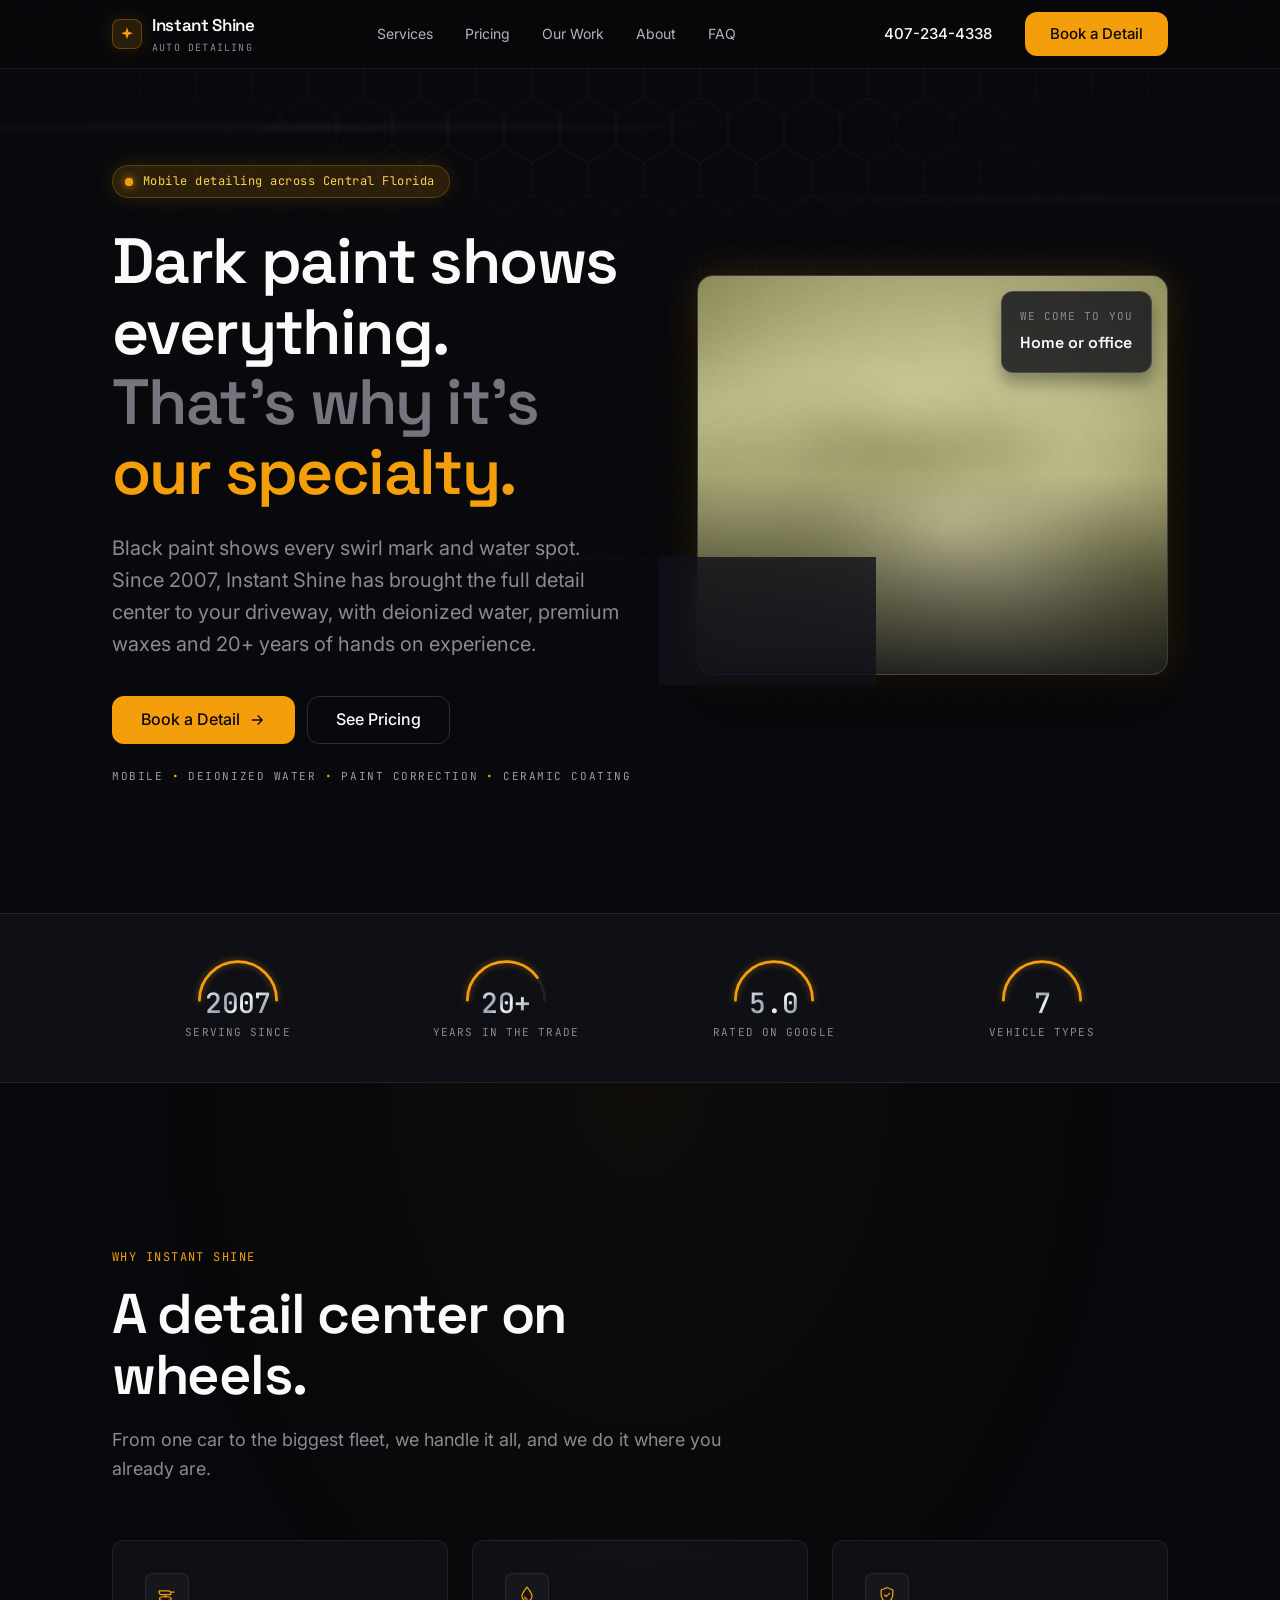
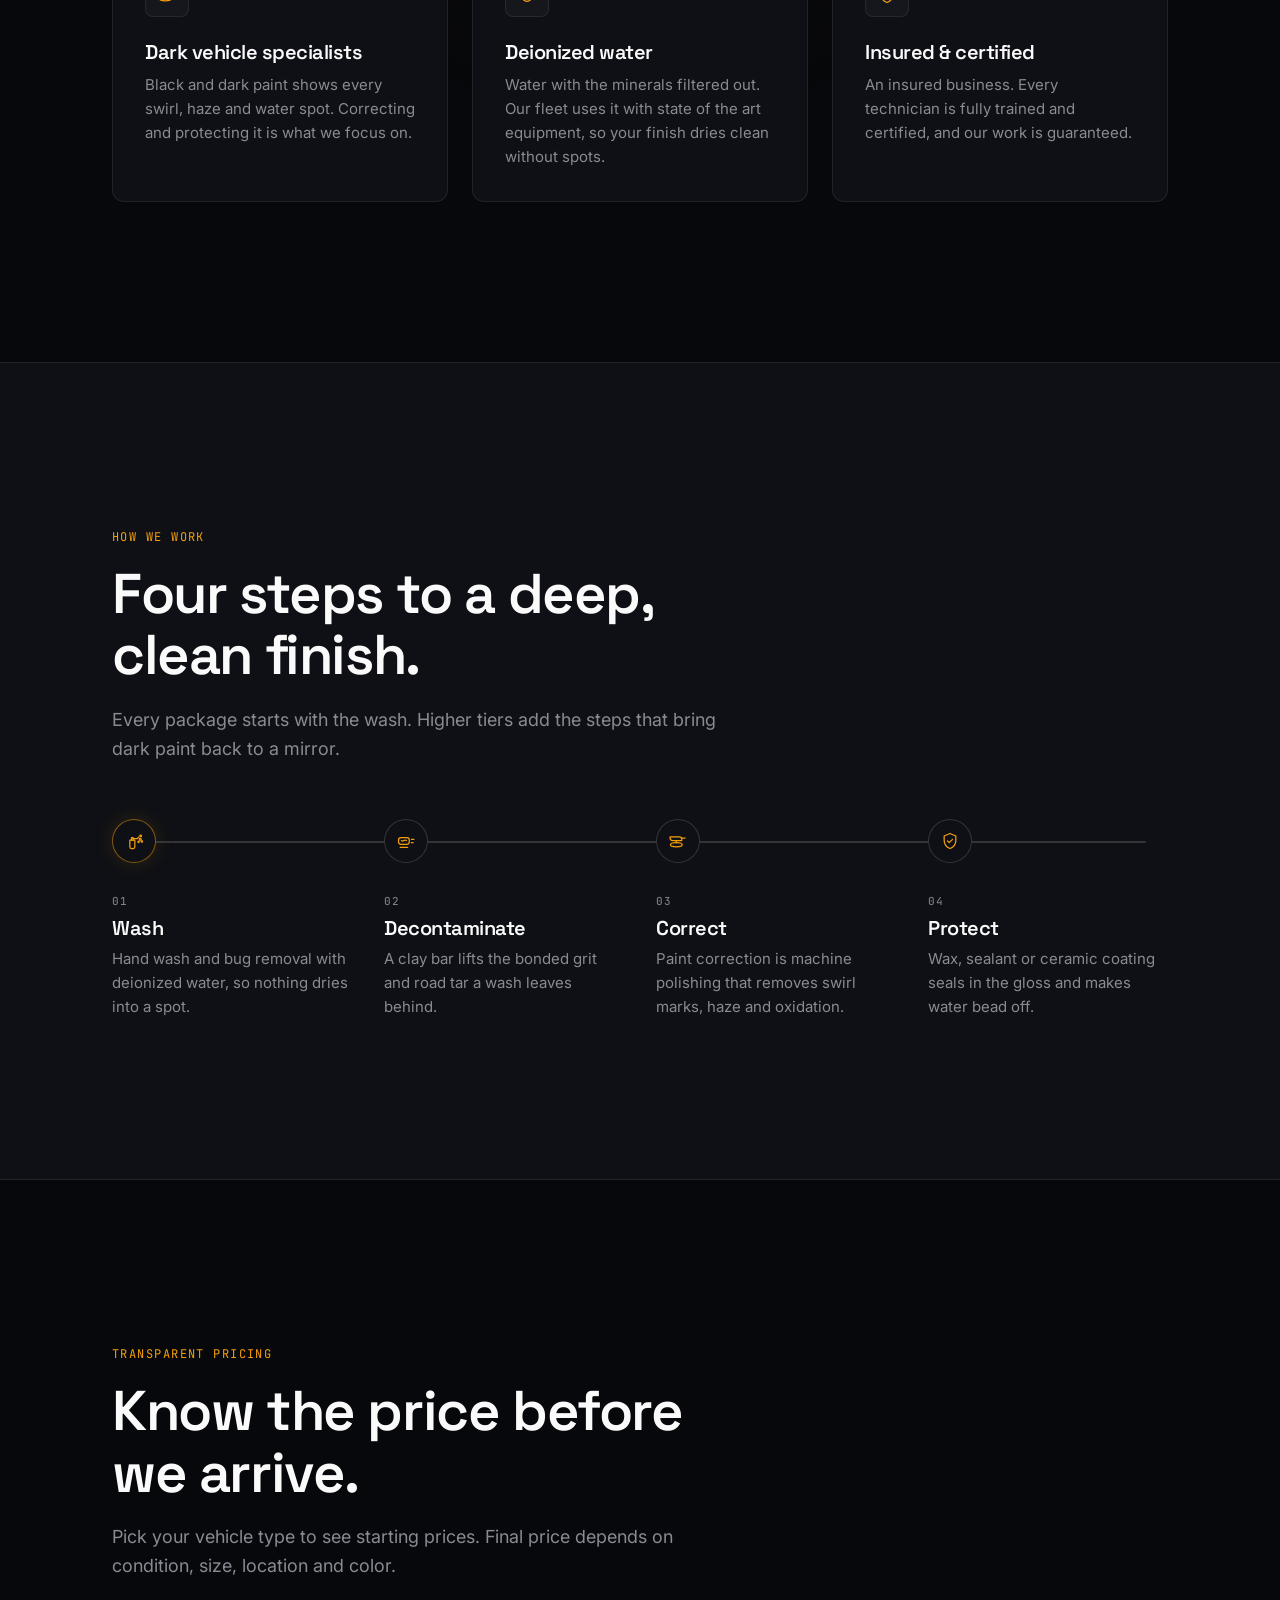
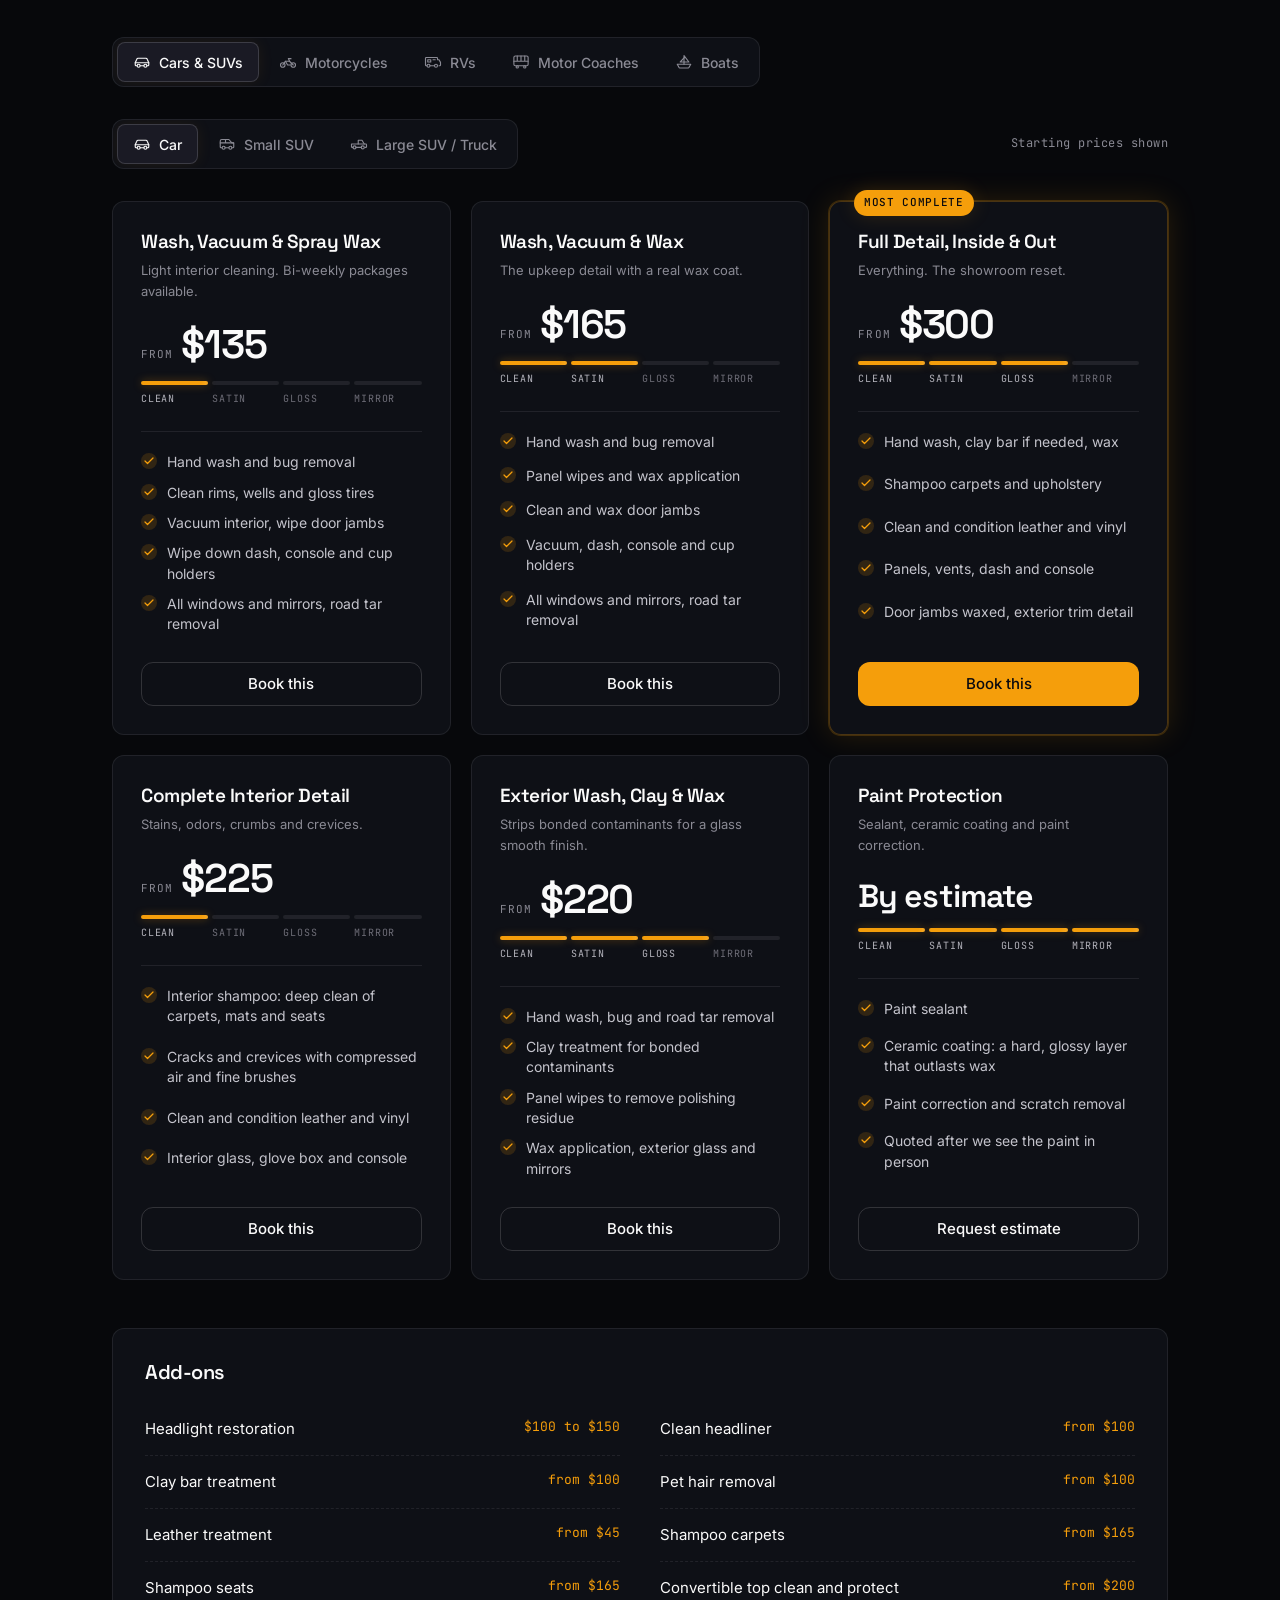
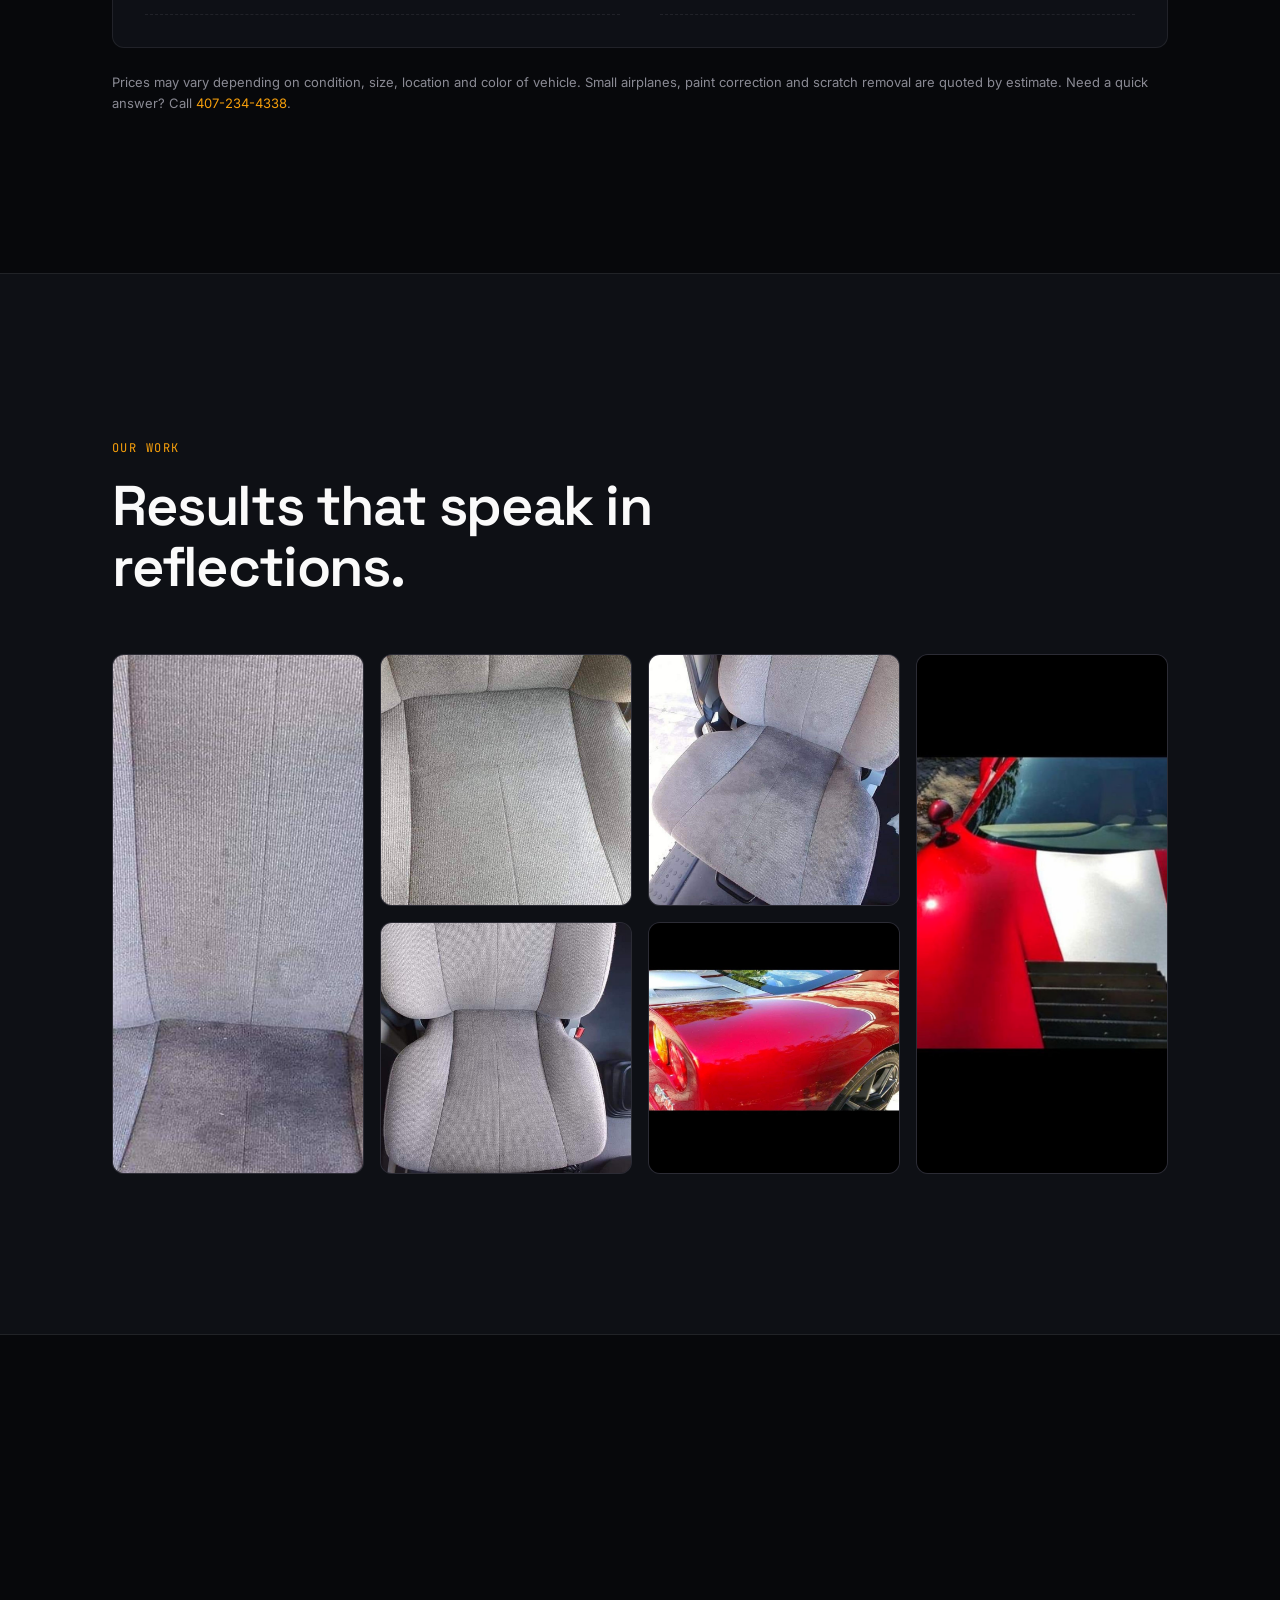
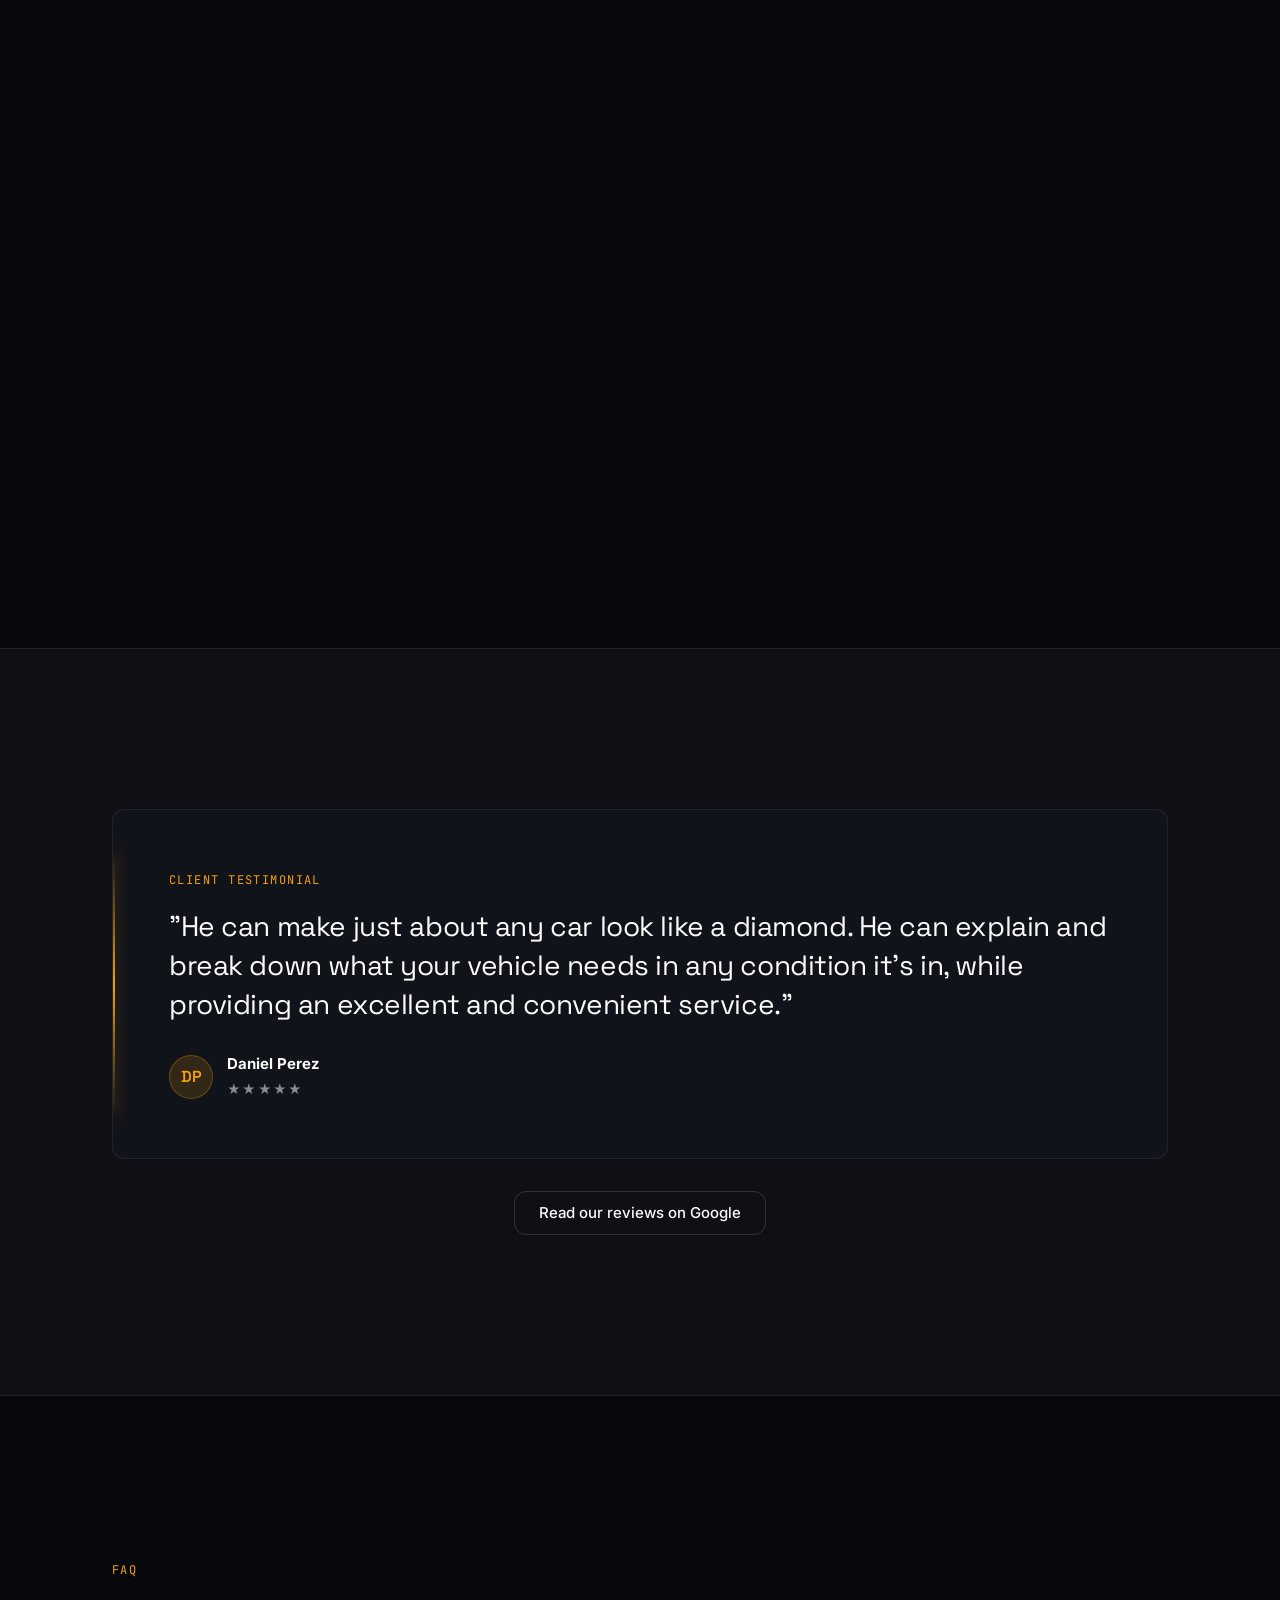
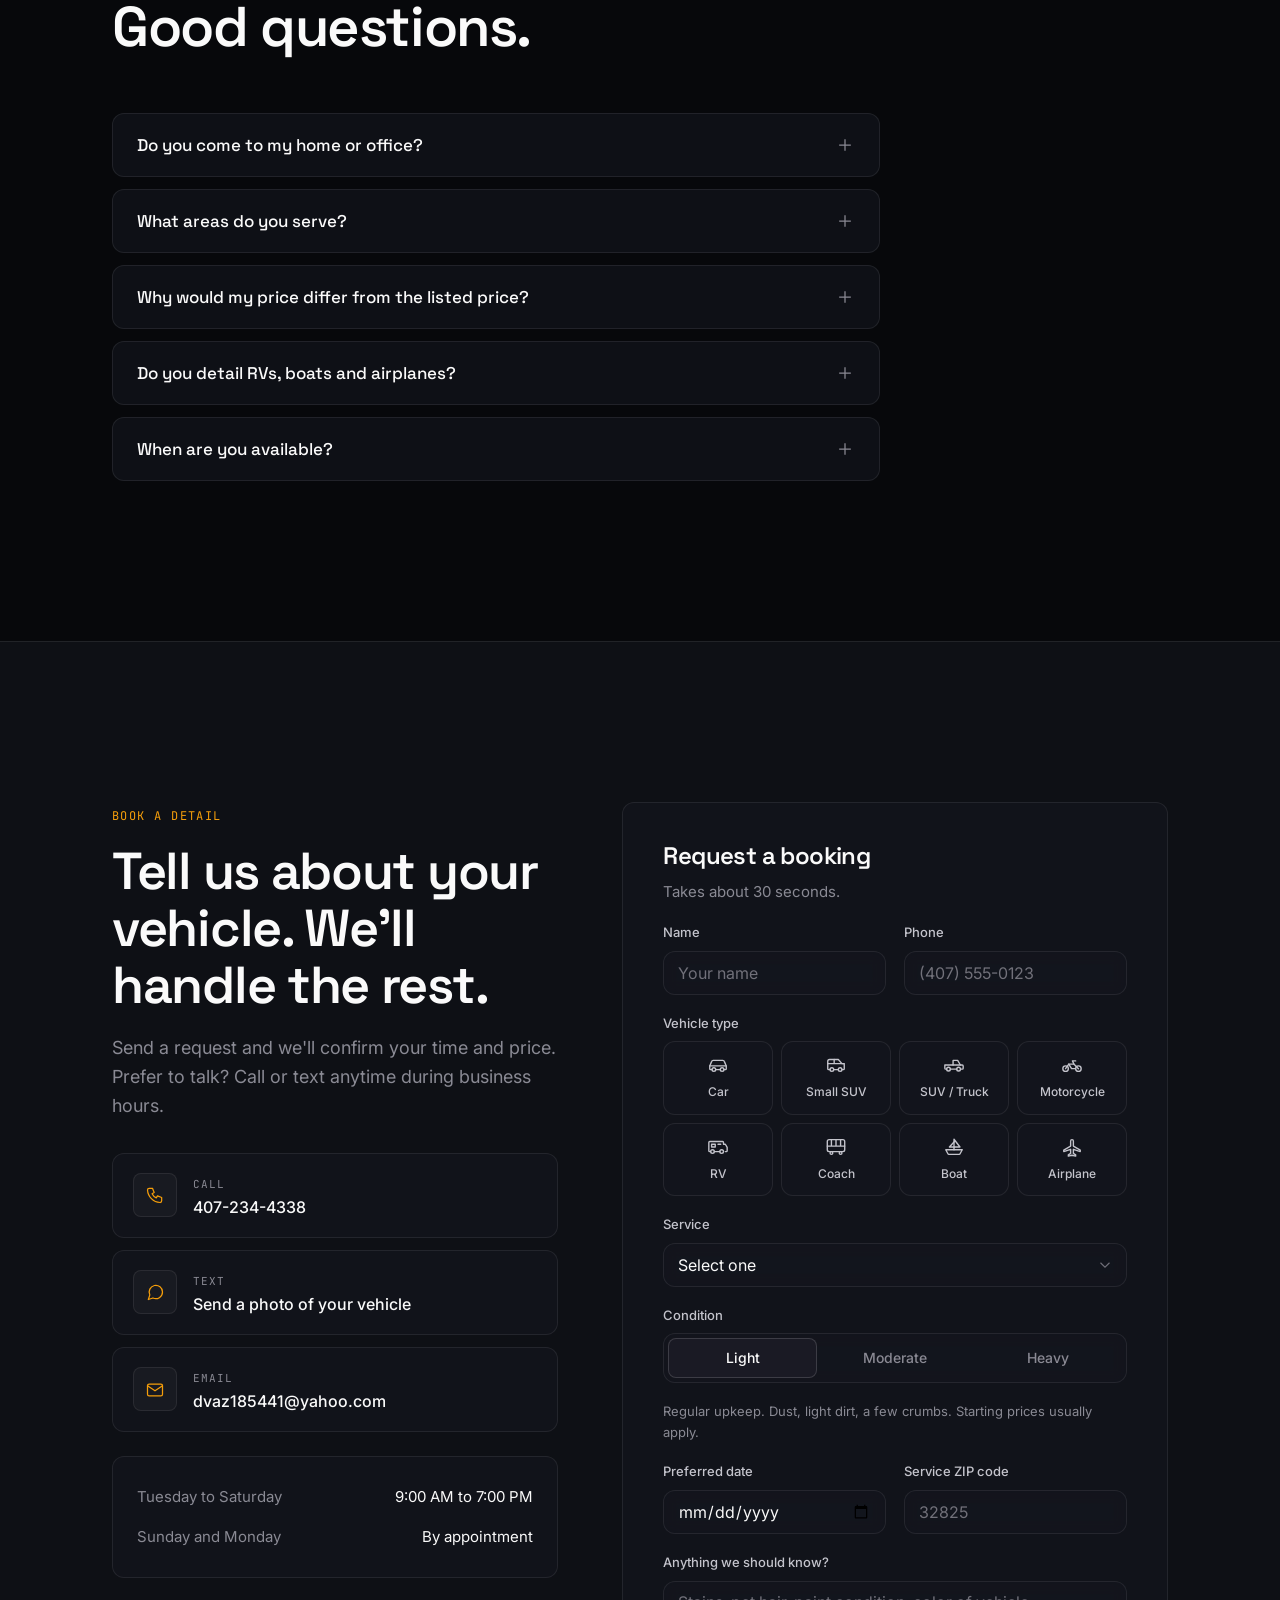
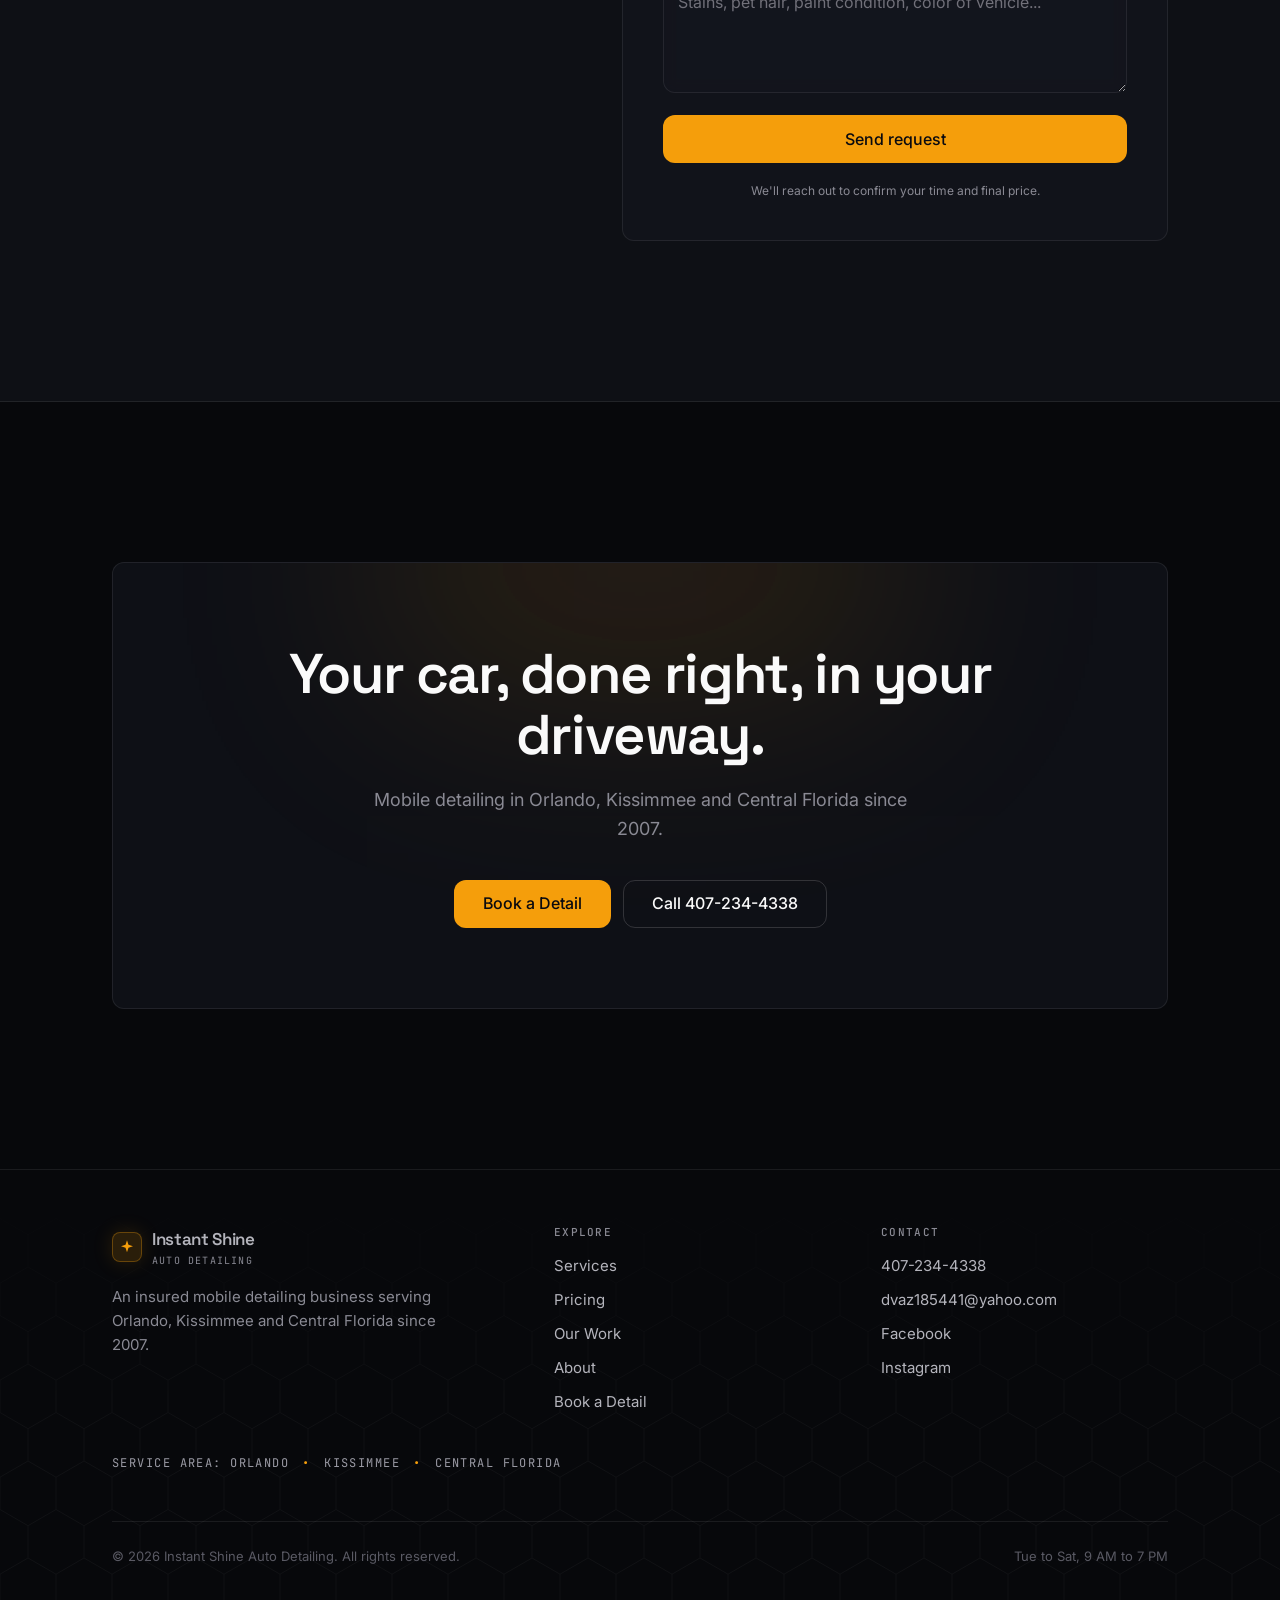
==== commit 418098ad: "Host site photos locally instead of loading them from Wix" ====
--- a/index.html
+++ b/index.html
@@ -114,7 +114,7 @@
         </div>
         <div class="hero-visual reveal">
           <div class="hero-frame gloss">
-            <img src="https://static.wixstatic.com/media/90a441_68190c3c6c2f4b23a2150b55da1962e3~mv2.jpg/v1/fill/w_1200,h_1020,al_c,q_85/90a441_68190c3c6c2f4b23a2150b55da1962e3~mv2.jpg" alt="Freshly detailed vehicle by Instant Shine" width="1200" height="1020" fetchpriority="high">
+            <img src="images/hero.jpg" alt="Freshly detailed vehicle by Instant Shine" width="1200" height="1020" fetchpriority="high">
           </div>
           <div class="hero-float hero-float--b">
             <div class="label">We come to you</div>
@@ -481,12 +481,12 @@
           <h2>Results that speak in reflections.</h2>
         </div>
         <div class="gallery reveal">
-          <figure class="tall gloss"><img loading="lazy" src="https://static.wixstatic.com/media/90a441_0c5476a2e5354103b41eb4ddcee89e60~mv2.jpg/v1/fill/w_700,h_1000,al_c,q_80/90a441_0c5476a2e5354103b41eb4ddcee89e60~mv2.jpg" alt="Detailed vehicle by Instant Shine"></figure>
-          <figure class="gloss"><img loading="lazy" src="https://static.wixstatic.com/media/90a441_d6112e4141ee4cdf851aeb83ce60a02f~mv2.jpg/v1/fill/w_600,h_600,al_c,q_80/90a441_d6112e4141ee4cdf851aeb83ce60a02f~mv2.jpg" alt="Detailing work example"></figure>
-          <figure class="gloss"><img loading="lazy" src="https://static.wixstatic.com/media/90a441_dd55306738b84f1a9741d4cb57b11f3c~mv2.jpg/v1/fill/w_600,h_600,al_c,q_80/90a441_dd55306738b84f1a9741d4cb57b11f3c~mv2.jpg" alt="Detailing work example"></figure>
-          <figure class="tall gloss"><img loading="lazy" src="https://static.wixstatic.com/media/90a441_6644603ce1b74521896c8cd6ca9d7abe~mv2.jpg/v1/fill/w_700,h_1000,al_c,q_80/90a441_6644603ce1b74521896c8cd6ca9d7abe~mv2.jpg" alt="Detailing work example"></figure>
-          <figure class="gloss"><img loading="lazy" src="https://static.wixstatic.com/media/90a441_78e2682db0cb45a9b61c362fde554216~mv2.jpg/v1/fill/w_600,h_600,al_c,q_80/90a441_78e2682db0cb45a9b61c362fde554216~mv2.jpg" alt="Detailing work example"></figure>
-          <figure class="gloss"><img loading="lazy" src="https://static.wixstatic.com/media/90a441_c1dfa7a810dd486b8c96b0e3af11c23a~mv2.jpg/v1/fill/w_600,h_600,al_c,q_80/90a441_c1dfa7a810dd486b8c96b0e3af11c23a~mv2.jpg" alt="Detailing work example"></figure>
+          <figure class="tall gloss"><img loading="lazy" src="images/work-1.jpg" alt="Detailed vehicle by Instant Shine"></figure>
+          <figure class="gloss"><img loading="lazy" src="images/work-2.jpg" alt="Detailing work example"></figure>
+          <figure class="gloss"><img loading="lazy" src="images/work-3.jpg" alt="Detailing work example"></figure>
+          <figure class="tall gloss"><img loading="lazy" src="images/work-4.jpg" alt="Detailing work example"></figure>
+          <figure class="gloss"><img loading="lazy" src="images/work-5.jpg" alt="Detailing work example"></figure>
+          <figure class="gloss"><img loading="lazy" src="images/work-6.jpg" alt="Detailing work example"></figure>
         </div>
       </div>
     </section>
@@ -495,7 +495,7 @@
     <section class="section" id="about">
       <div class="container owner">
         <div class="owner-photo gloss reveal">
-          <img loading="lazy" src="https://static.wixstatic.com/media/90a441_fe45f97e4c9a4e30b8a28d4778cba2d3~mv2.jpg/v1/fill/w_640,h_800,al_c,q_85/90a441_fe45f97e4c9a4e30b8a28d4778cba2d3~mv2.jpg" alt="David Vazquez, founder of Instant Shine Auto Detailing">
+          <img loading="lazy" src="images/owner.jpg" alt="David Vazquez, founder of Instant Shine Auto Detailing">
           <div class="card caption">
             <div class="label" style="font-family:var(--font-mono);font-size:.6875rem;letter-spacing:.1em;text-transform:uppercase;color:var(--muted-foreground)">Founder</div>
             <div style="font-family:var(--font-display);font-weight:600">David Vazquez</div>
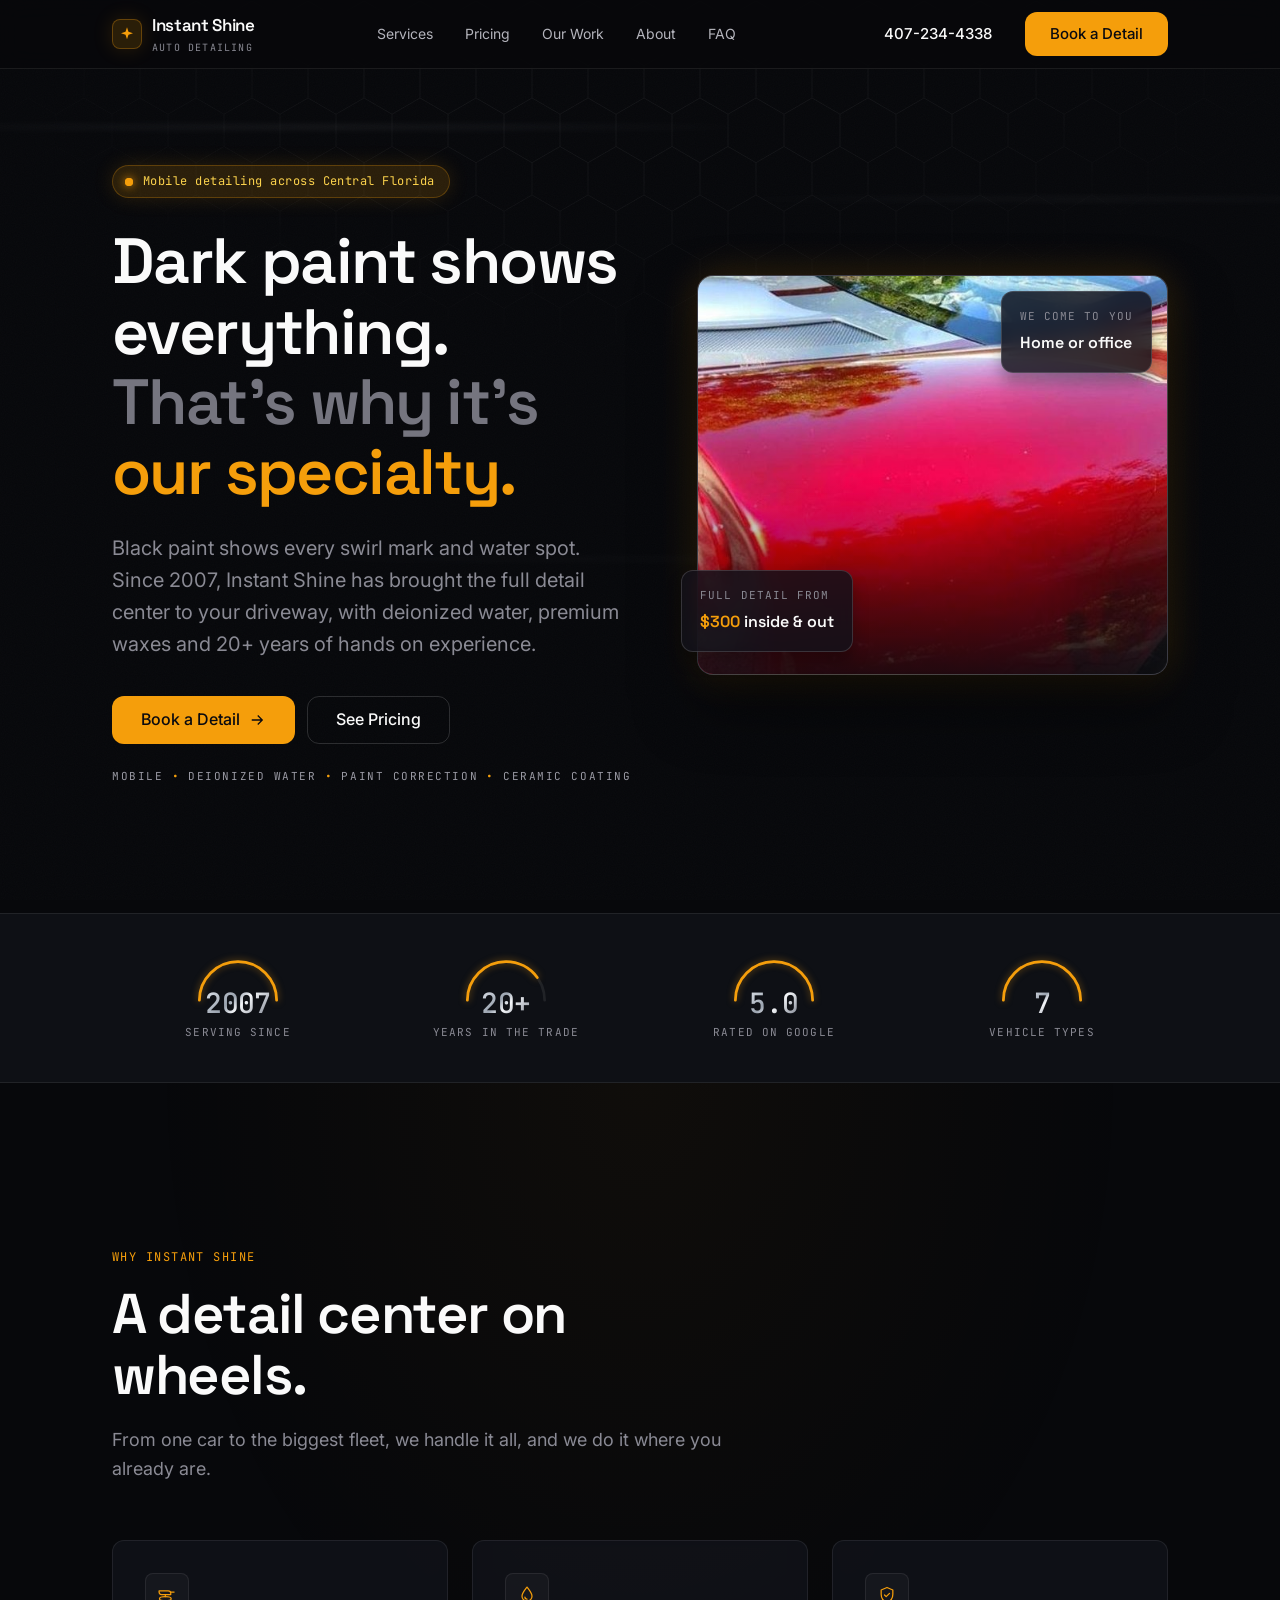
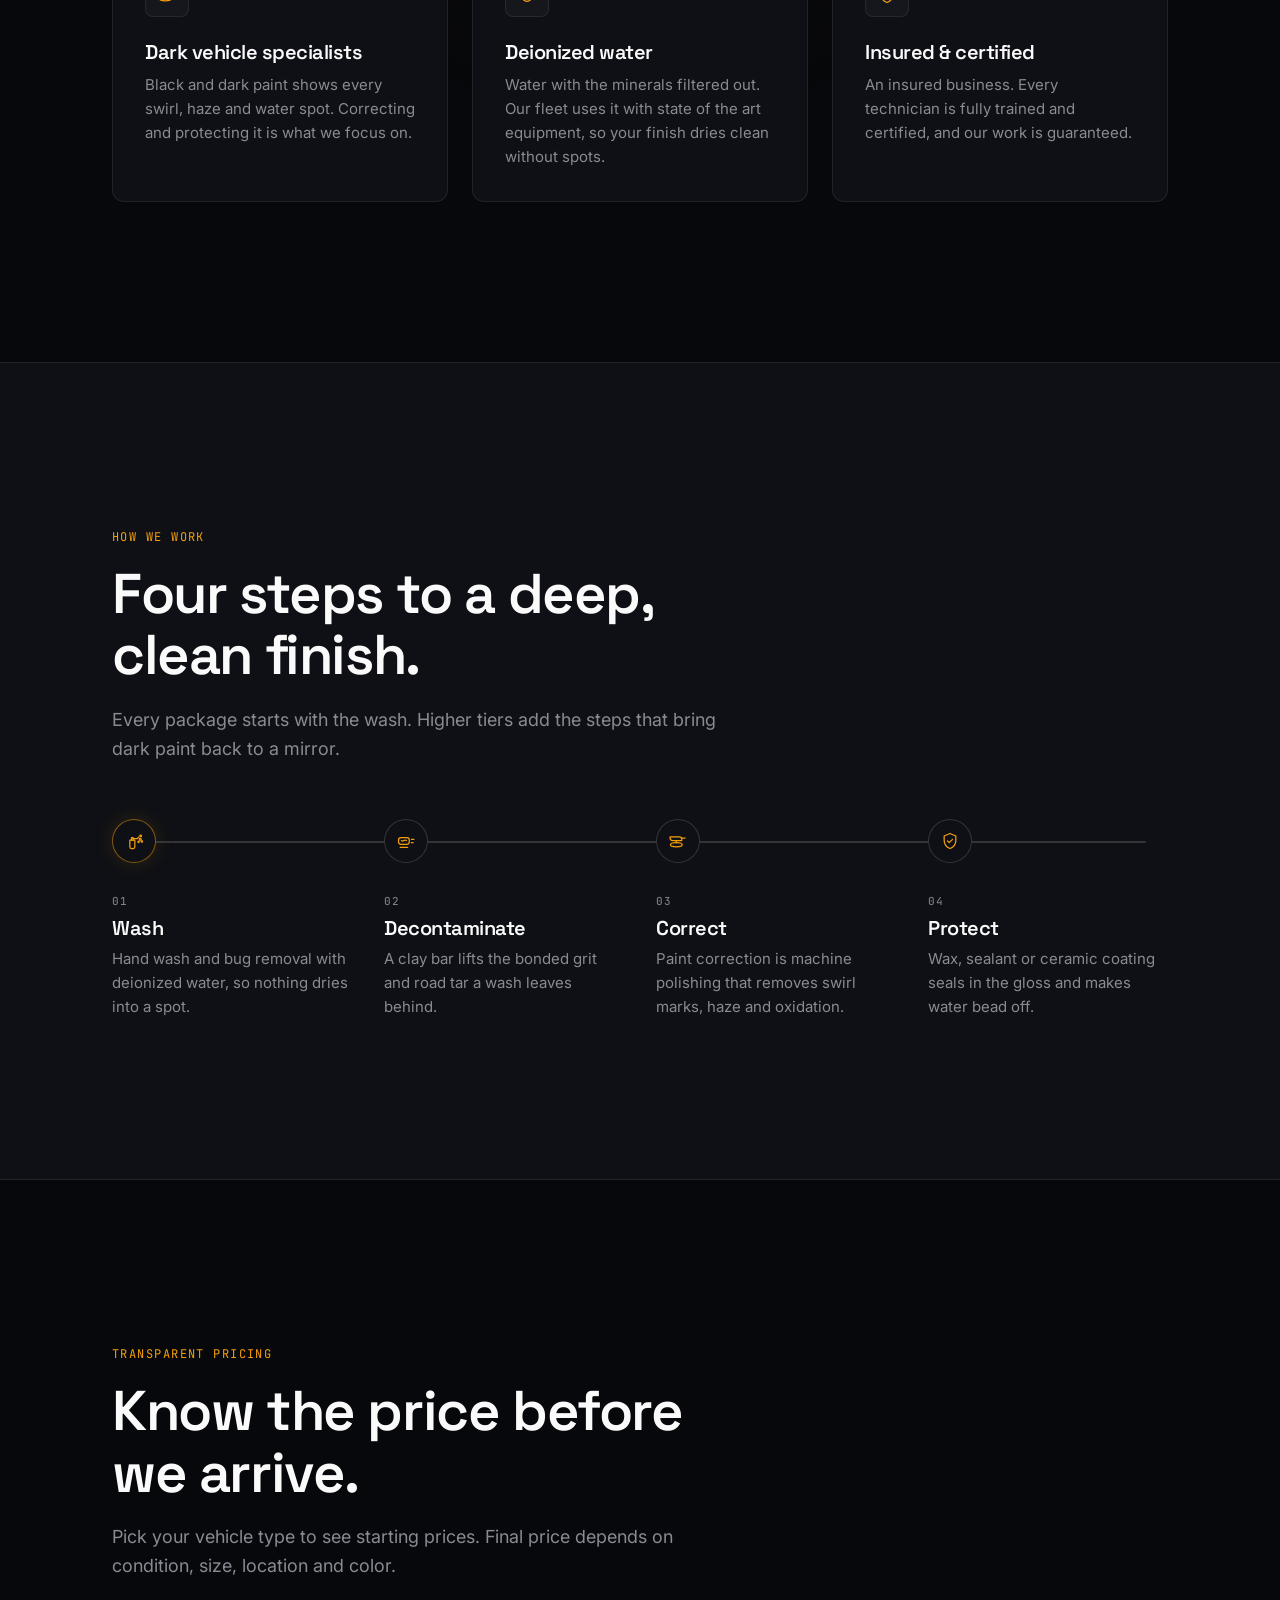
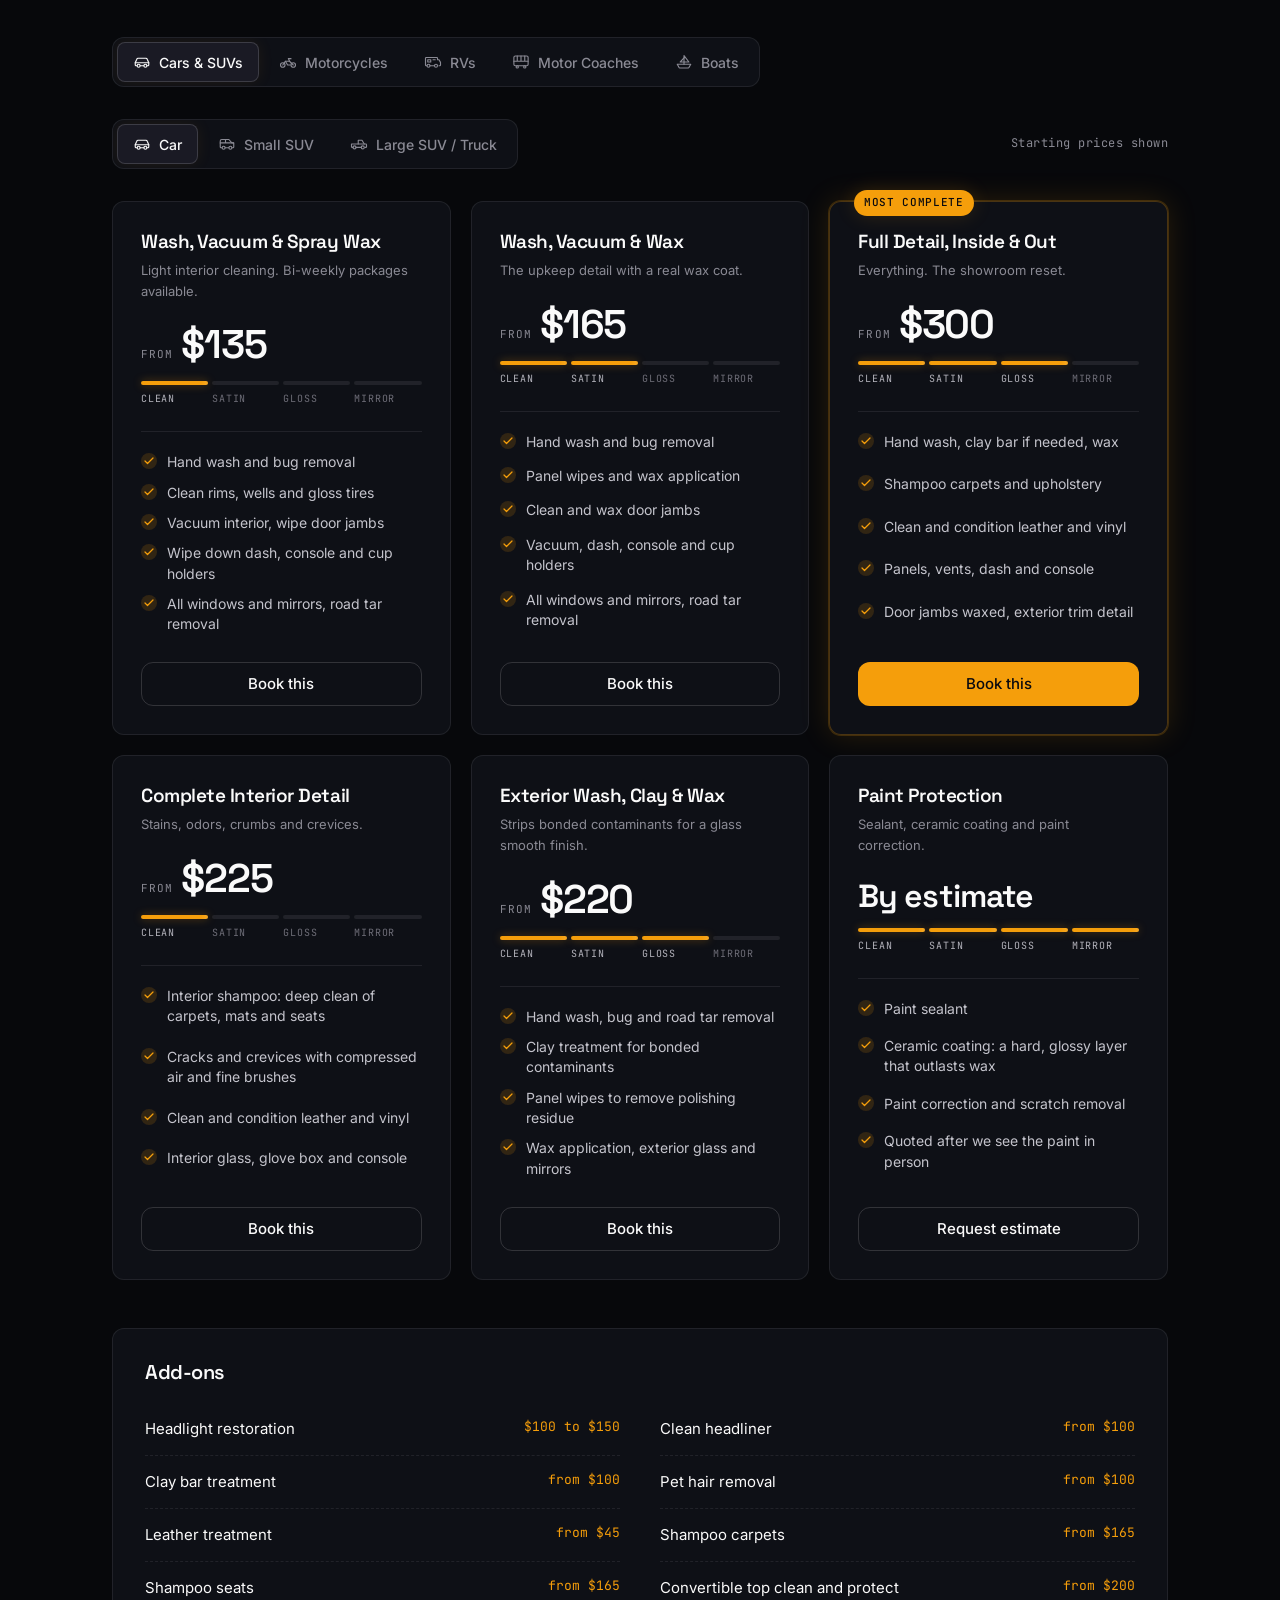
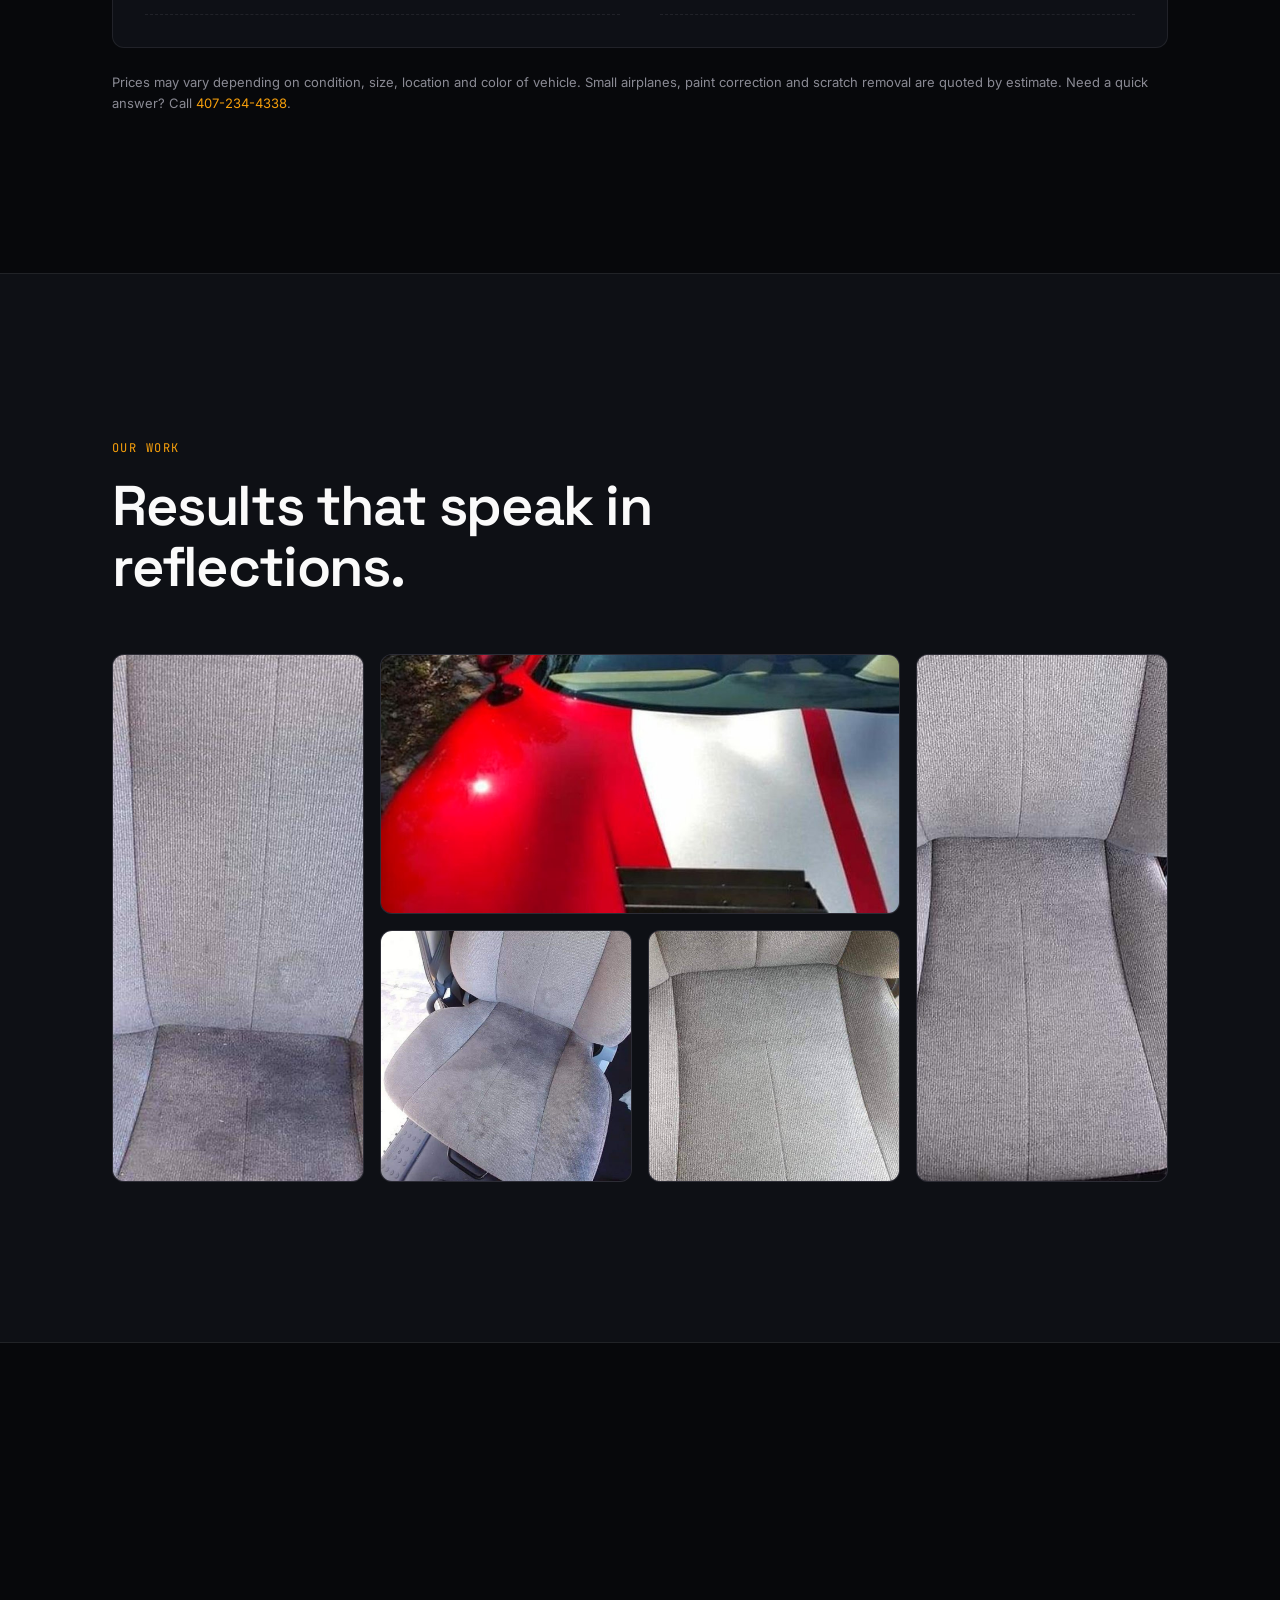
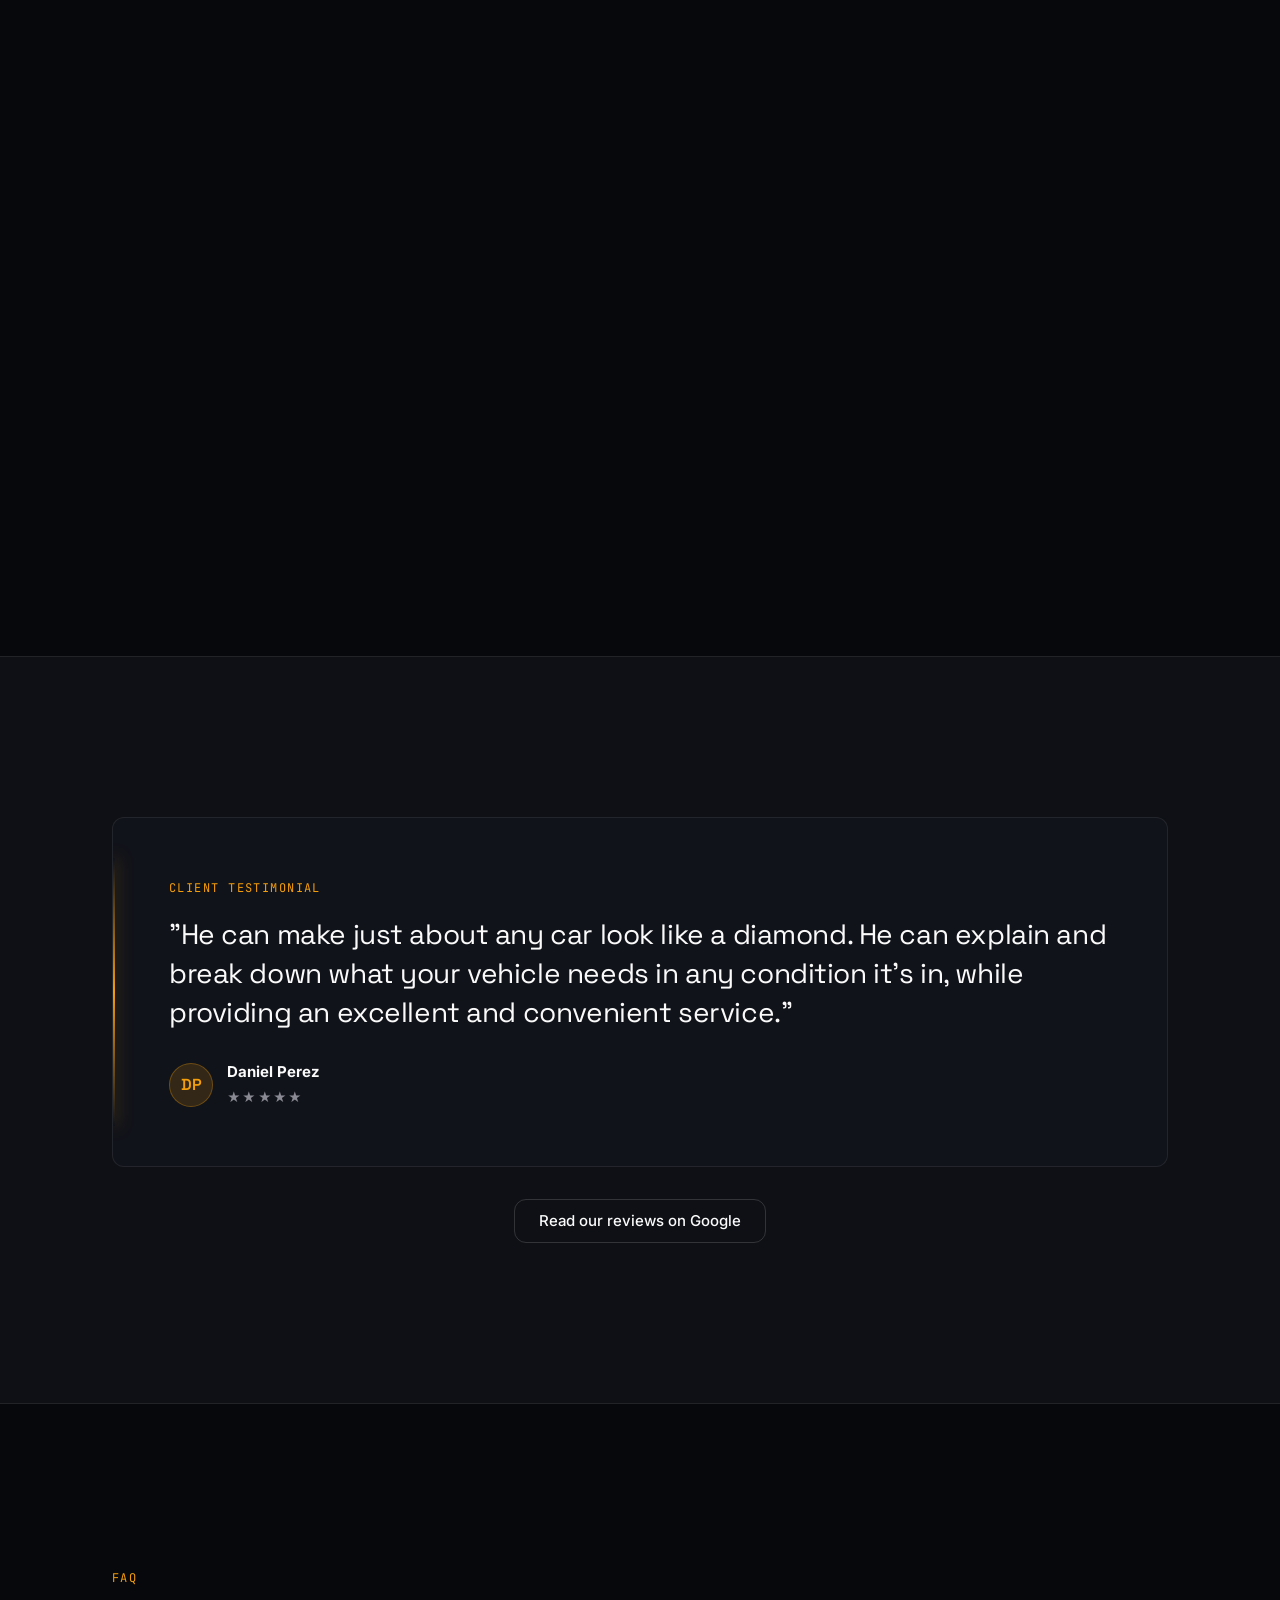
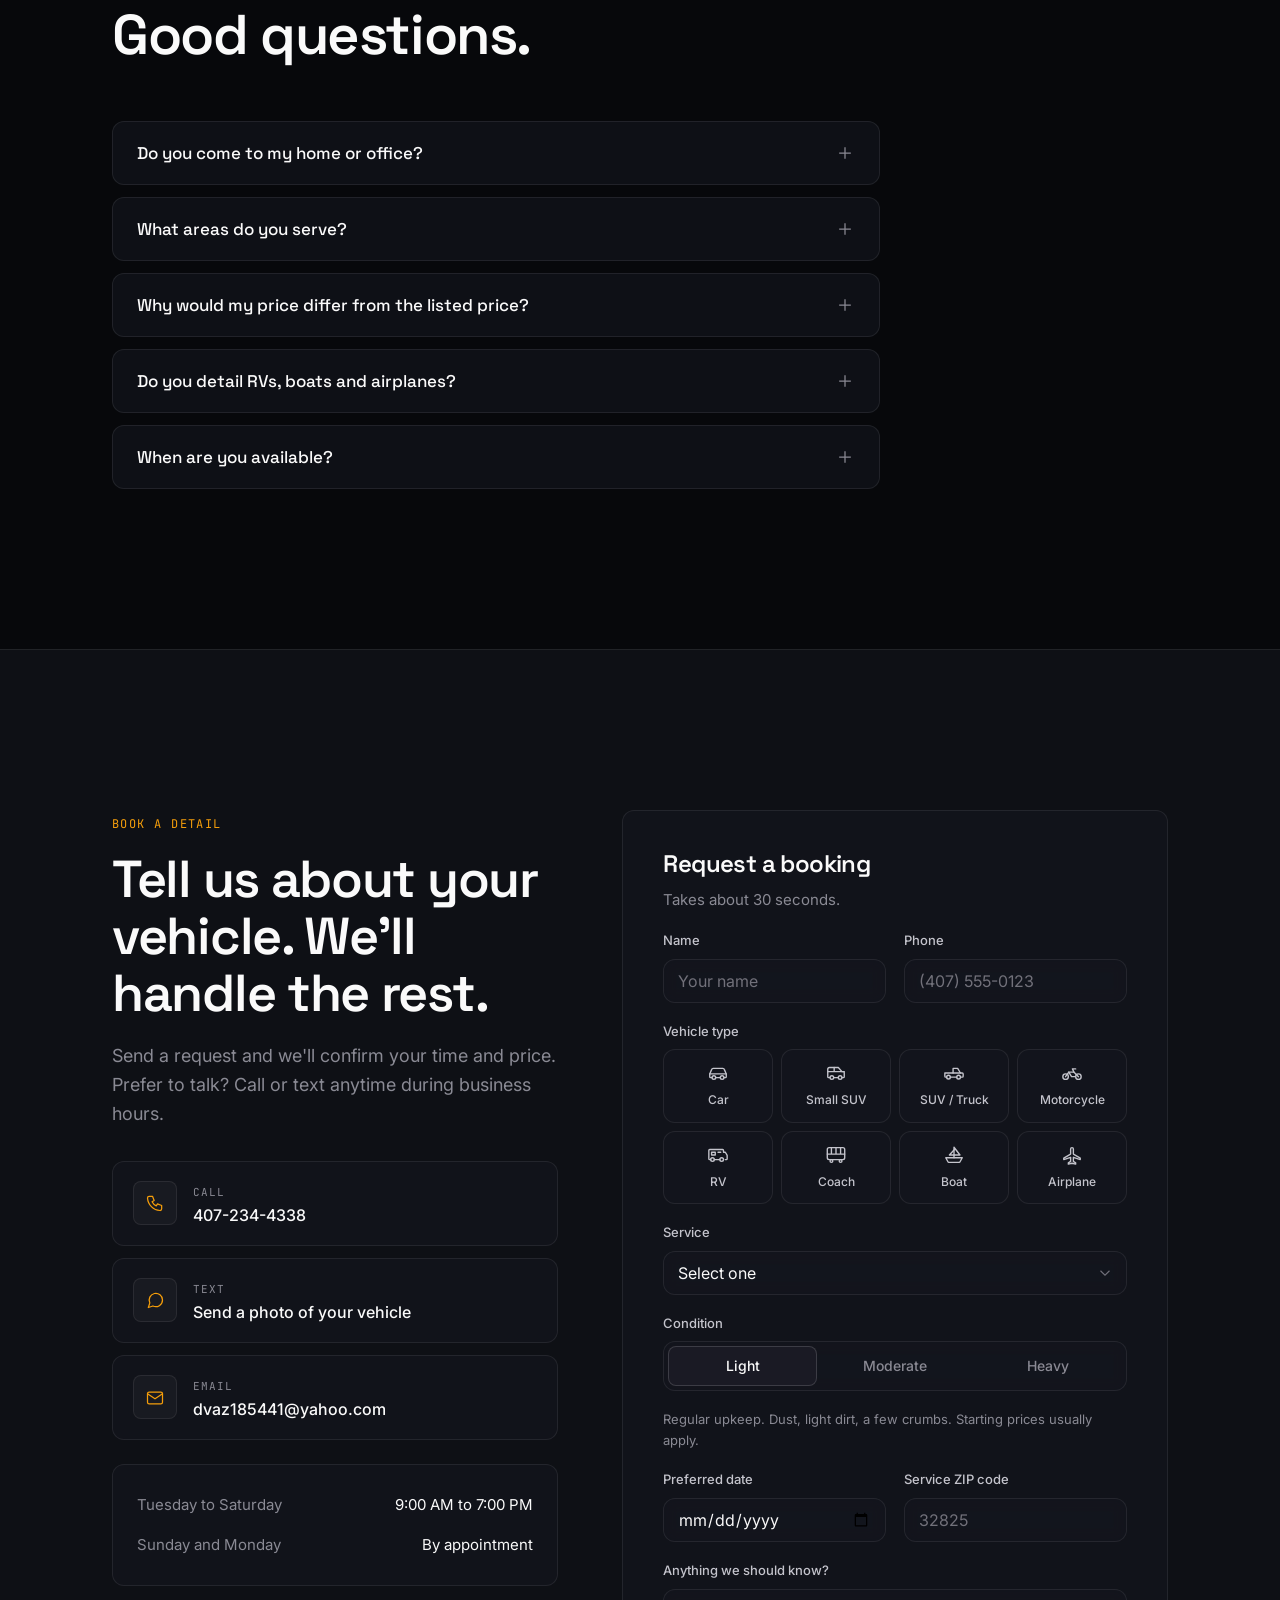
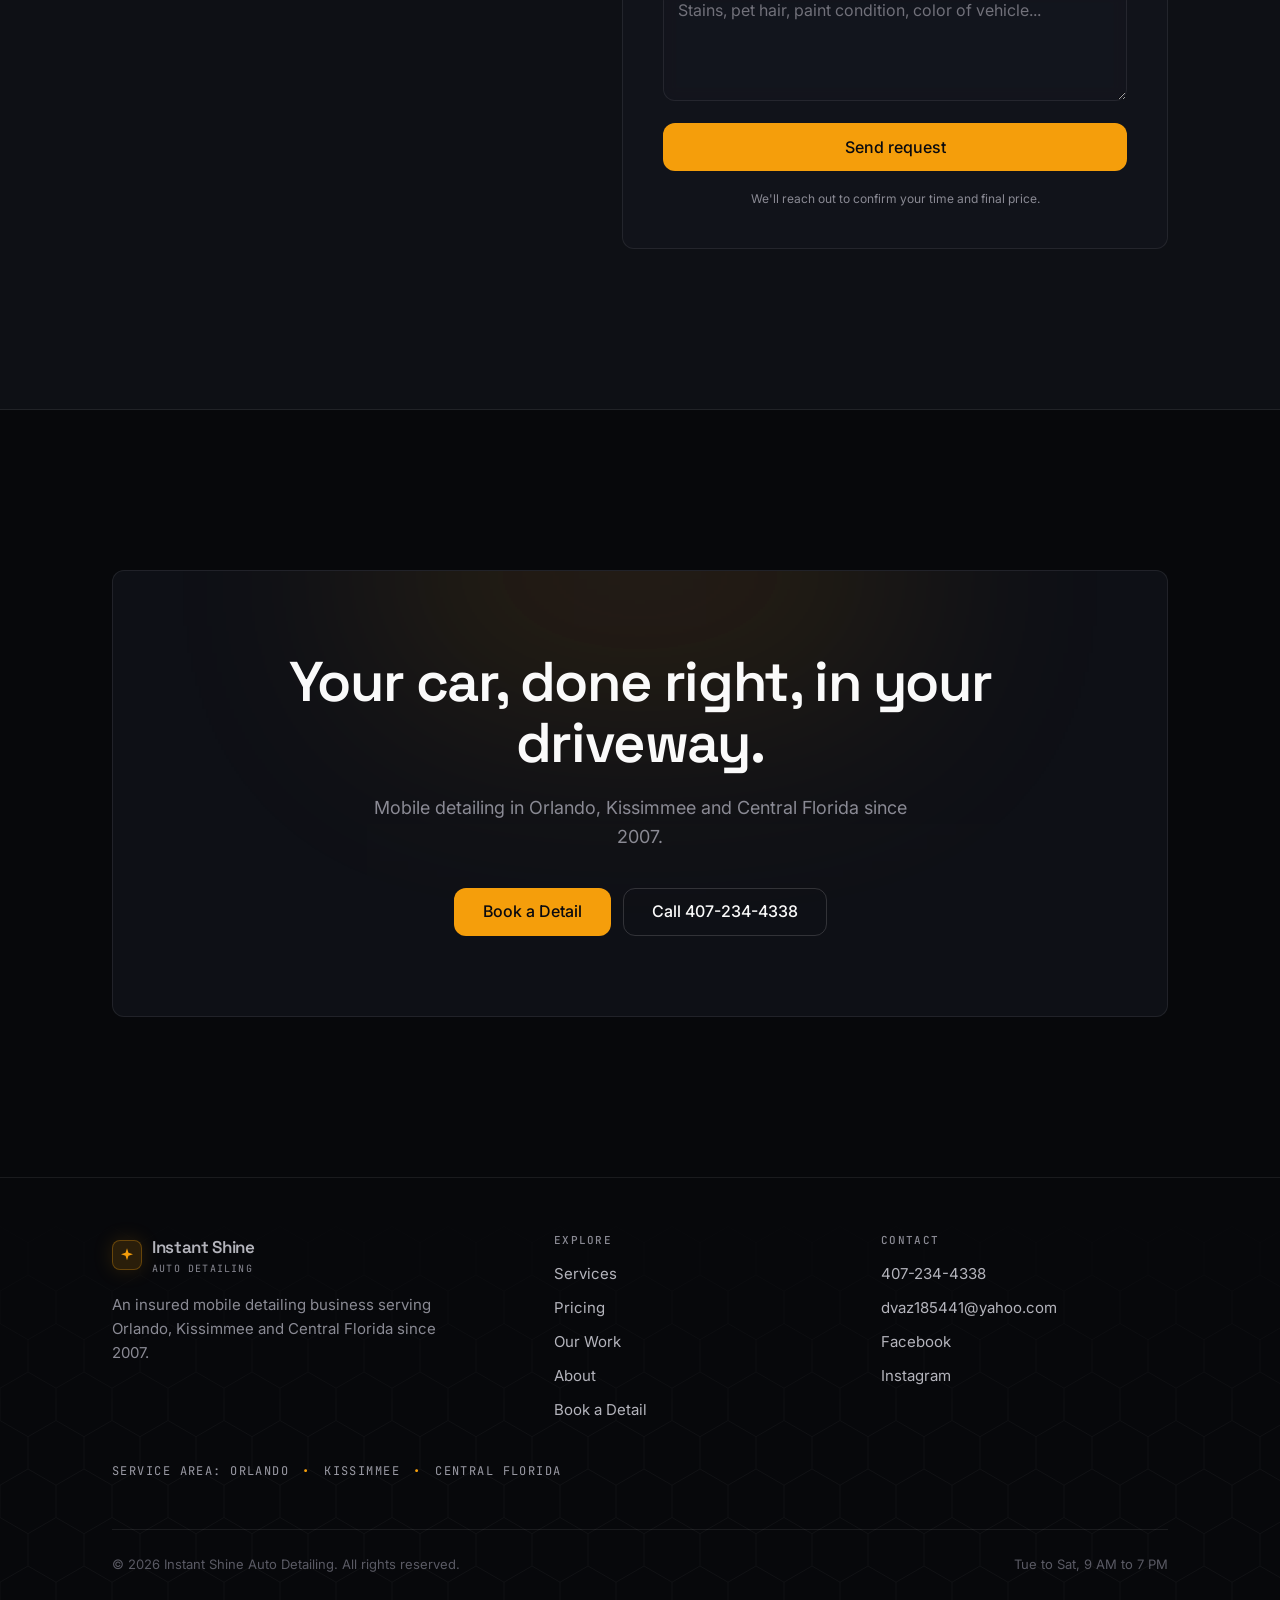
==== commit c81a46e1: "Use the real site photos in the demo Pulls in the photos copied from the current site. The old hero " ====
--- a/index.html
+++ b/index.html
@@ -114,7 +114,7 @@
         </div>
         <div class="hero-visual reveal">
           <div class="hero-frame gloss">
-            <img src="images/hero.jpg" alt="Freshly detailed vehicle by Instant Shine" width="1200" height="1020" fetchpriority="high">
+            <img src="images/work-6.jpg" alt="Red sports car with a deep gloss finish after a detail by Instant Shine" width="900" height="499" fetchpriority="high">
           </div>
           <div class="hero-float hero-float--b">
             <div class="label">We come to you</div>
@@ -481,12 +481,11 @@
           <h2>Results that speak in reflections.</h2>
         </div>
         <div class="gallery reveal">
-          <figure class="tall gloss"><img loading="lazy" src="images/work-1.jpg" alt="Detailed vehicle by Instant Shine"></figure>
-          <figure class="gloss"><img loading="lazy" src="images/work-2.jpg" alt="Detailing work example"></figure>
-          <figure class="gloss"><img loading="lazy" src="images/work-3.jpg" alt="Detailing work example"></figure>
-          <figure class="tall gloss"><img loading="lazy" src="images/work-4.jpg" alt="Detailing work example"></figure>
-          <figure class="gloss"><img loading="lazy" src="images/work-5.jpg" alt="Detailing work example"></figure>
-          <figure class="gloss"><img loading="lazy" src="images/work-6.jpg" alt="Detailing work example"></figure>
+          <figure class="tall gloss"><img loading="lazy" src="images/work-1.jpg" alt="Cloth seat back with stains"></figure>
+          <figure class="wide gloss"><img loading="lazy" src="images/work-4.jpg" alt="Red and white sports car hood after an exterior detail"></figure>
+          <figure class="tall gloss"><img loading="lazy" src="images/work-5.jpg" alt="Clean cloth seat, interior detail"></figure>
+          <figure class="gloss"><img loading="lazy" src="images/work-3.jpg" alt="Stained cloth seat before cleaning"></figure>
+          <figure class="gloss"><img loading="lazy" src="images/work-2.jpg" alt="Clean cloth seat cushion, interior detail"></figure>
         </div>
       </div>
     </section>
--- a/styles.css
+++ b/styles.css
@@ -233,7 +233,7 @@
 }
 .hero-frame { background: radial-gradient(ellipse at 30% 20%, rgba(245,158,11,0.12), transparent 60%), var(--muted); }
 .hero-frame img, .gallery img, .owner-photo img { color: transparent; }
-.hero-frame img { width: 100%; height: 100%; object-fit: cover; filter: saturate(0.9) contrast(1.05); }
+.hero-frame img { width: 100%; height: 100%; object-fit: cover; object-position: 30% 50%; filter: saturate(0.9) contrast(1.05); }
 .hero-frame::after { content: ""; position: absolute; inset: 0; background: linear-gradient(180deg, transparent 50%, rgba(10,10,15,0.85) 100%); }
 .hero-float {
   position: absolute; z-index: 2;
@@ -333,10 +333,11 @@
 /* ==========================================================
    Gallery
    ========================================================== */
-.gallery { display: grid; gap: 0.75rem; grid-template-columns: repeat(2, 1fr); }
+.gallery { display: grid; gap: 0.75rem; grid-template-columns: repeat(2, 1fr); grid-auto-flow: dense; }
 @media (min-width: 900px) { .gallery { grid-template-columns: repeat(4, 1fr); gap: 1rem; } }
 .gallery figure { margin: 0; border-radius: var(--radius-lg); overflow: hidden; border: 1px solid var(--border); aspect-ratio: 1; background: var(--muted); position: relative; }
 .gallery figure.tall { grid-row: span 2; aspect-ratio: auto; }
+.gallery figure.wide { grid-column: span 2; aspect-ratio: 2 / 1; }
 .gallery img { width: 100%; height: 100%; object-fit: cover; transition: transform 600ms var(--ease), filter 300ms ease-out; filter: saturate(0.85); }
 .gallery figure:hover img { transform: scale(1.05); filter: saturate(1); }
 
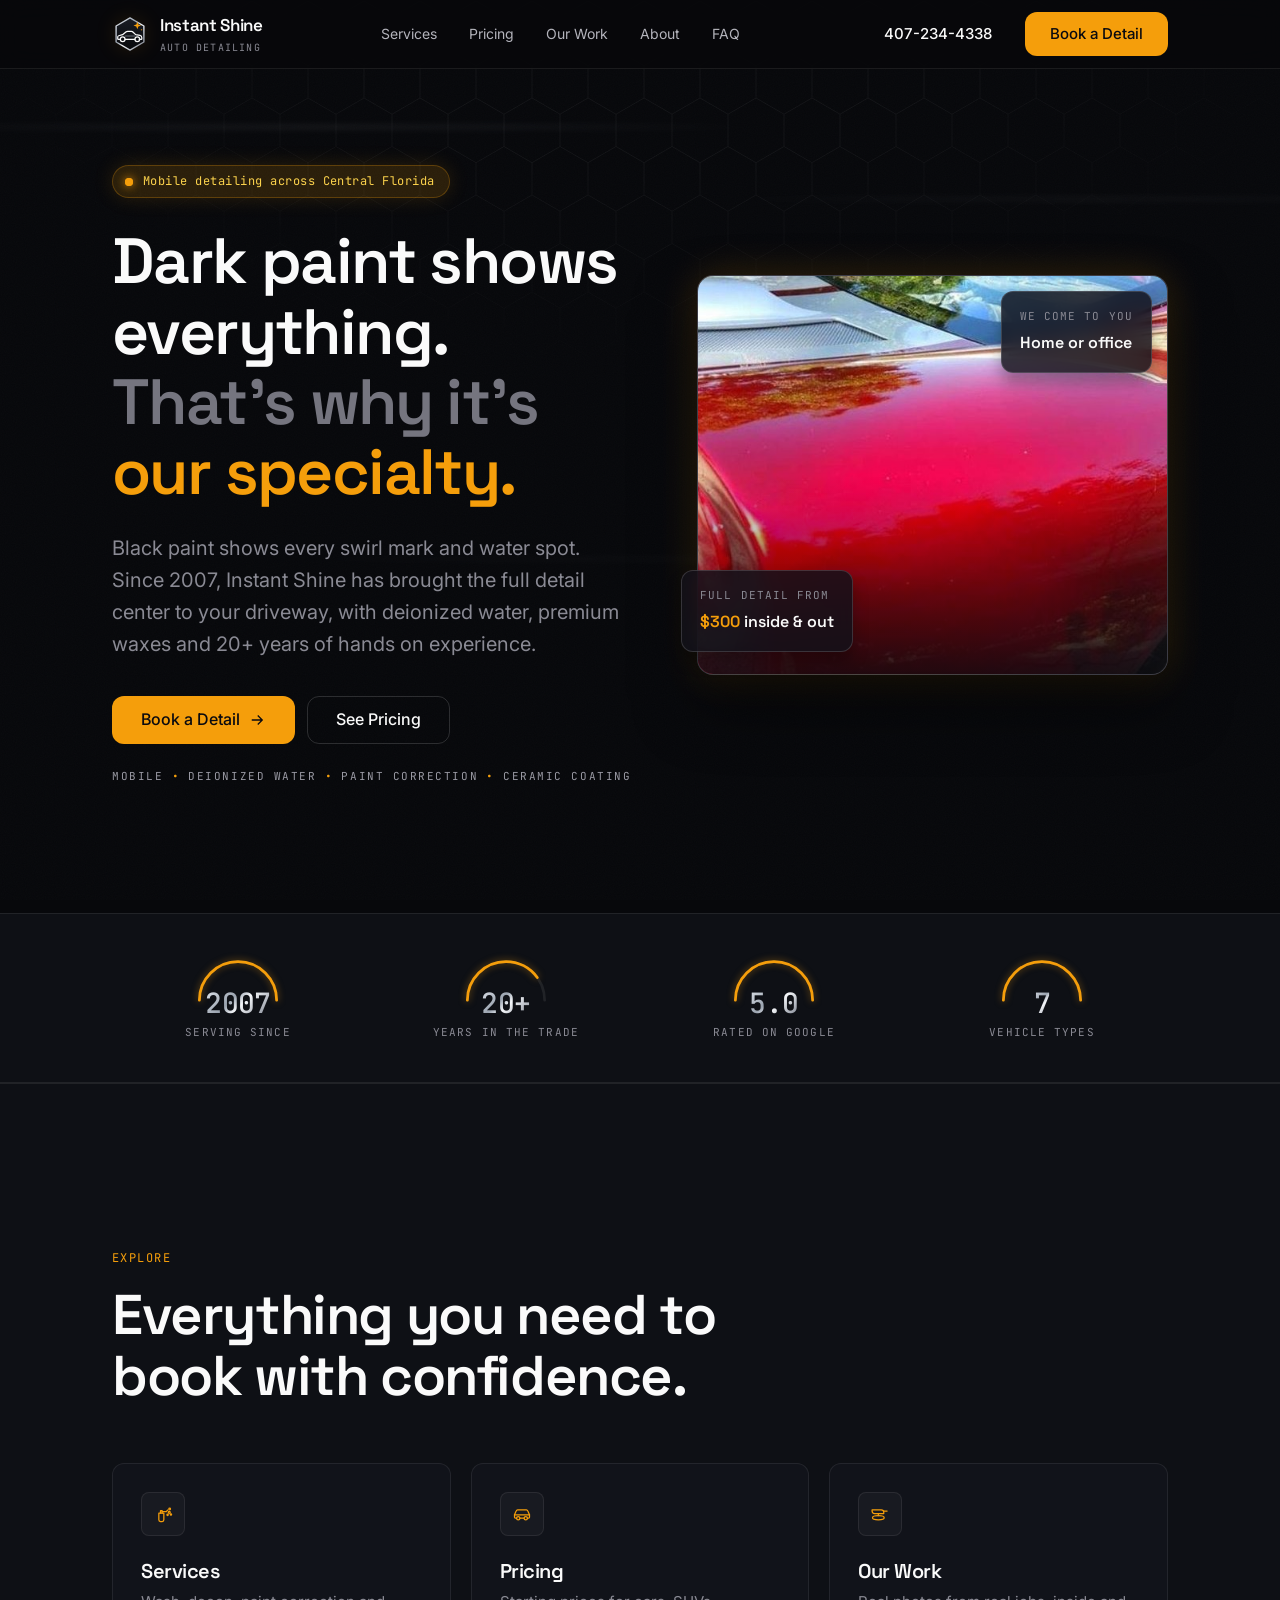
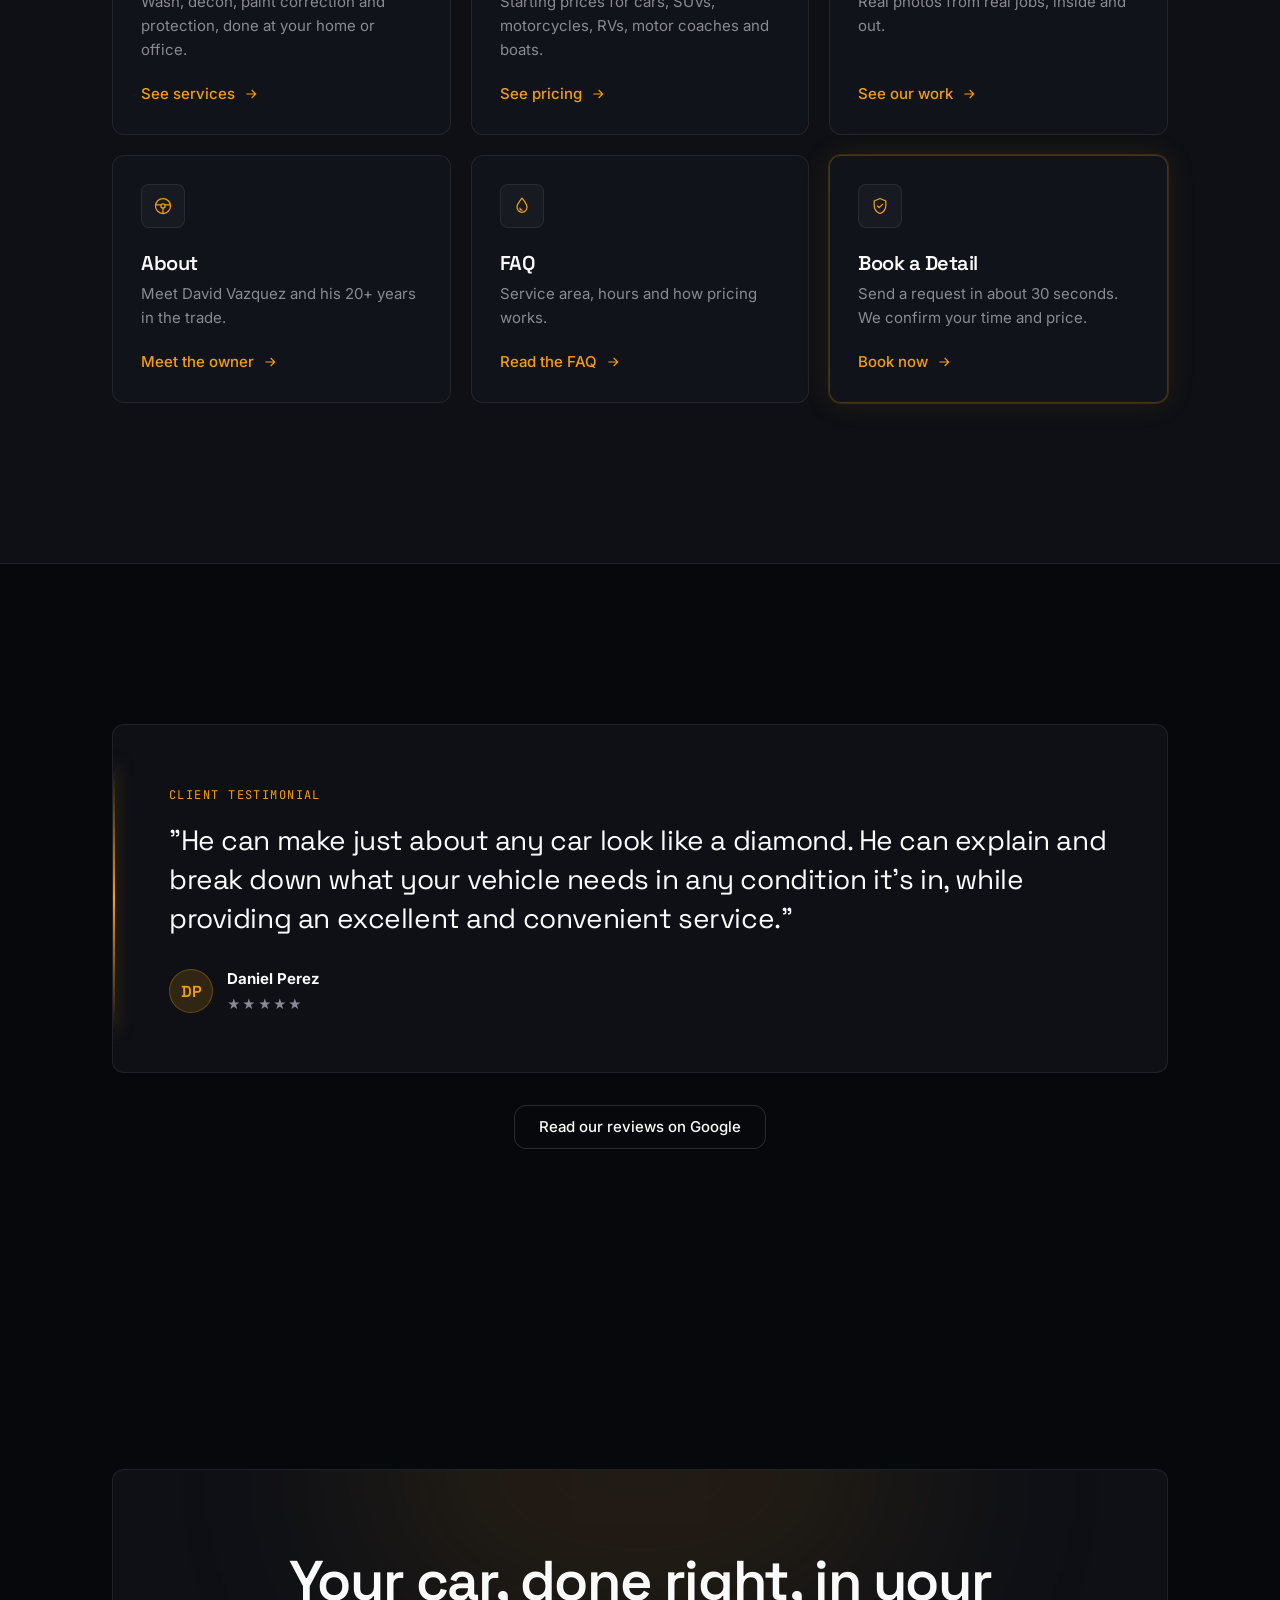
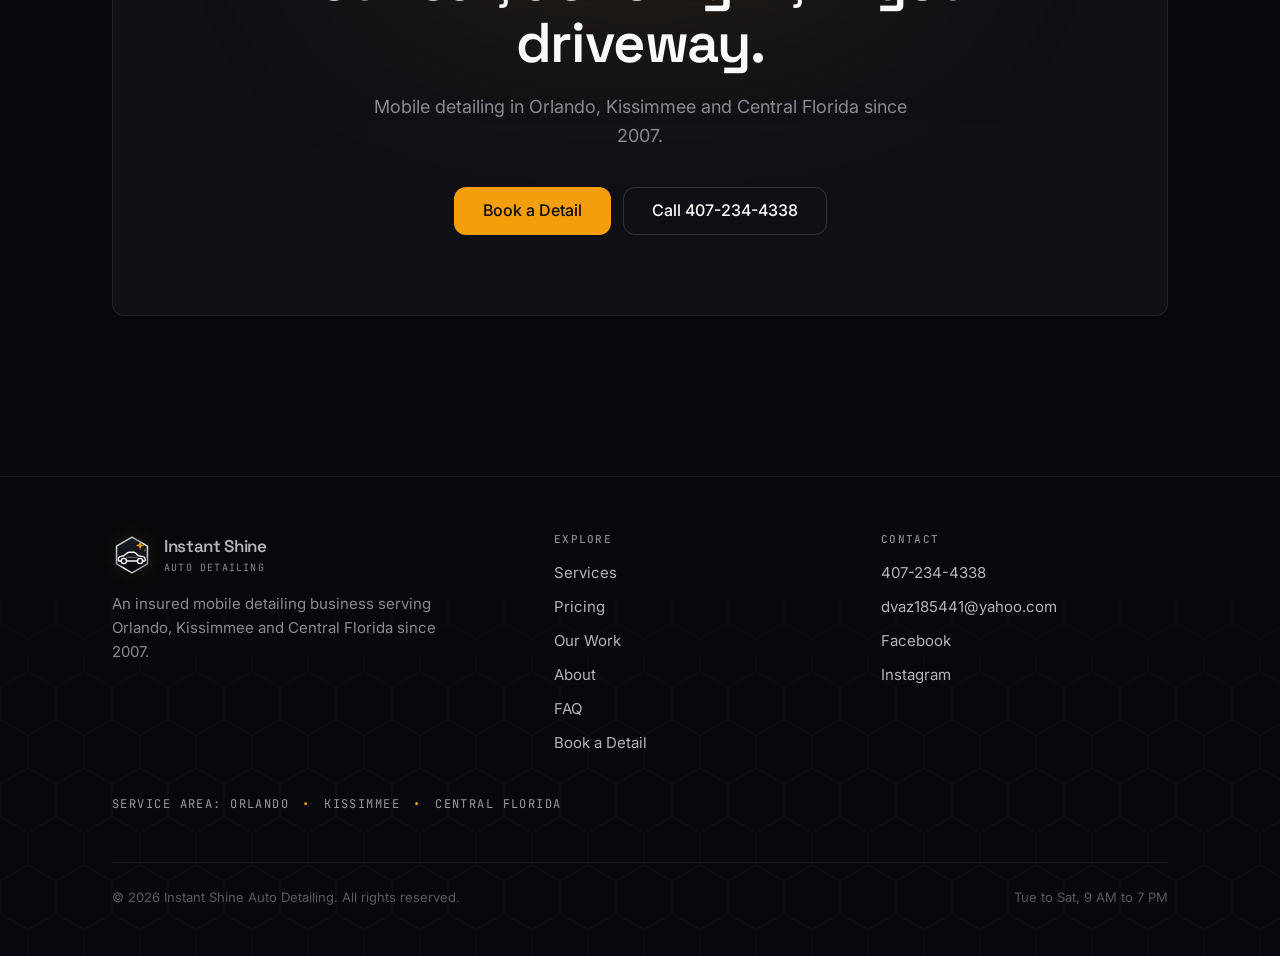
==== commit 63574755: "Split the site into separate pages and add a new logo Home, Services, Pricing, Our Work, About, FAQ " ====
--- a/index.html
+++ b/index.html
@@ -9,7 +9,7 @@
   <meta property="og:title" content="Instant Shine Auto Detailing">
   <meta property="og:description" content="Mobile detailing in Central Florida since 2007. We bring the detail center to you.">
   <meta property="og:type" content="website">
-  <link rel="icon" href="data:image/svg+xml,%3Csvg xmlns='http://www.w3.org/2000/svg' viewBox='0 0 32 32'%3E%3Crect width='32' height='32' rx='8' fill='%2307080B'/%3E%3Cpath d='M16 6l2.6 7.4L26 16l-7.4 2.6L16 26l-2.6-7.4L6 16l7.4-2.6z' fill='%23F59E0B'/%3E%3C/svg%3E">
+  <link rel="icon" type="image/svg+xml" href="brand/logo-mark.svg">
   <link rel="preconnect" href="https://fonts.googleapis.com">
   <link rel="preconnect" href="https://fonts.gstatic.com" crossorigin>
   <link href="https://fonts.googleapis.com/css2?family=Inter:wght@400;500;600&family=JetBrains+Mono:wght@400;500&family=Space+Grotesk:wght@400;500;600&display=swap" rel="stylesheet">
@@ -61,20 +61,20 @@
   <!-- Header -->
   <header class="site-header">
     <div class="container nav">
-      <a href="#top" class="brand" aria-label="Instant Shine Auto Detailing, home">
-        <span class="brand-mark"><svg viewBox="0 0 24 24" fill="currentColor" aria-hidden="true"><path d="M12 2l2.2 6.8L21 11l-6.8 2.2L12 20l-2.2-6.8L3 11l6.8-2.2z"/></svg></span>
+      <a href="index.html" class="brand" aria-label="Instant Shine Auto Detailing, home">
+        <svg class="logo-mark" width="36" height="36" viewBox="0 0 64 64" aria-hidden="true"><defs><linearGradient id="hdr-chrome" x1="0" y1="0" x2="1" y2="1"><stop offset="0" stop-color="#E8ECF2"/><stop offset=".4" stop-color="#9AA3AF"/><stop offset=".55" stop-color="#F5F7FA"/><stop offset="1" stop-color="#6B7280"/></linearGradient><linearGradient id="hdr-paint" x1="0" y1="0" x2="0" y2="1"><stop offset="0" stop-color="#1A1D25"/><stop offset="1" stop-color="#07080B"/></linearGradient></defs><path d="M32 3.5 56.7 17.75v28.5L32 60.5 7.3 46.25v-28.5z" fill="url(#hdr-paint)" stroke="url(#hdr-chrome)" stroke-width="2.5" stroke-linejoin="round"/> <path d="M14.8 41.5h-3.6c-.6 0-1-.4-1-1v-3.1c0-1.1.7-2 1.8-2.3l6.8-1.9 5.8-4.6c.9-.7 2-1.1 3.2-1.1h6.6c1.2 0 2.4.5 3.2 1.3l4.5 4.4 7.6 1.4c1.9.4 3.3 2 3.3 3.9v2c0 .6-.4 1-1 1h-3.7M23.2 41.5h17.6" fill="none" stroke="#FAFAFA" stroke-width="2.2" stroke-linecap="round" stroke-linejoin="round"/> <circle cx="19" cy="41.5" r="4.2" fill="none" stroke="#FAFAFA" stroke-width="2.2"/> <circle cx="45" cy="41.5" r="4.2" fill="none" stroke="#FAFAFA" stroke-width="2.2"/> <path d="M23.5 35.6h17" stroke="#9AA3AF" stroke-width="1.3" stroke-linecap="round" opacity=".85"/> <path d="M45 10l1.8 5 5 1.8-5 1.8-1.8 5-1.8-5-5-1.8 5-1.8z" fill="#F59E0B"/> <circle cx="52.5" cy="24.5" r="1.3" fill="#F59E0B" opacity=".75"/></svg>
         <span>Instant Shine<small>Auto Detailing</small></span>
       </a>
       <nav class="nav-links" aria-label="Primary">
-        <a href="#services">Services</a>
-        <a href="#pricing">Pricing</a>
-        <a href="#work">Our Work</a>
-        <a href="#about">About</a>
-        <a href="#faq">FAQ</a>
+        <a href="services.html">Services</a>
+        <a href="pricing.html">Pricing</a>
+        <a href="work.html">Our Work</a>
+        <a href="about.html">About</a>
+        <a href="faq.html">FAQ</a>
       </nav>
       <div class="nav-cta">
         <a class="btn btn--ghost" href="tel:4072344338">407-234-4338</a>
-        <a class="btn btn--primary" href="#book">Book a Detail</a>
+        <a class="btn btn--primary" href="book.html">Book a Detail</a>
       </div>
       <button class="nav-toggle" aria-expanded="false" aria-controls="mobile-menu" aria-label="Open menu">
         <svg width="20" height="20" viewBox="0 0 24 24" fill="none" stroke="currentColor" stroke-width="1.5" aria-hidden="true"><path d="M4 7h16M4 12h16M4 17h16"/></svg>
@@ -83,19 +83,18 @@
     <div class="mobile-menu" id="mobile-menu">
       <div>
         <nav aria-label="Mobile">
-          <a href="#services">Services</a>
-          <a href="#pricing">Pricing</a>
-          <a href="#work">Our Work</a>
-          <a href="#about">About</a>
-          <a href="#faq">FAQ</a>
-          <a class="btn btn--primary btn--lg" href="#book">Book a Detail</a>
+          <a href="services.html">Services</a>
+          <a href="pricing.html">Pricing</a>
+          <a href="work.html">Our Work</a>
+          <a href="about.html">About</a>
+          <a href="faq.html">FAQ</a>
+          <a class="btn btn--primary btn--lg" href="book.html">Book a Detail</a>
         </nav>
       </div>
     </div>
   </header>
 
   <main id="main">
-    <!-- Hero -->
     <section class="hero" id="top">
       <div class="hexgrid" aria-hidden="true"></div>
       <div class="container hero-grid">
@@ -104,11 +103,11 @@
           <h1 class="sheen-once">Dark paint shows everything.<br><span class="dim">That's why it's</span> <span class="text-accent">our specialty.</span></h1>
           <p class="hero-lede">Black paint shows every swirl mark and water spot. Since 2007, Instant Shine has brought the full detail center to your driveway, with deionized water, premium waxes and 20+ years of hands on experience.</p>
           <div class="hero-actions">
-            <a class="btn btn--primary btn--lg" href="#book">
+            <a class="btn btn--primary btn--lg" href="book.html">
               Book a Detail
               <svg viewBox="0 0 24 24" fill="none" stroke="currentColor" stroke-width="1.75" aria-hidden="true"><path d="M5 12h14M13 6l6 6-6 6"/></svg>
             </a>
-            <a class="btn btn--outline btn--lg" href="#pricing">See Pricing</a>
+            <a class="btn btn--outline btn--lg" href="pricing.html">See Pricing</a>
           </div>
           <p class="readout"><span>Mobile</span><span>Deionized water</span><span>Paint correction</span><span>Ceramic coating</span></p>
         </div>
@@ -127,8 +126,6 @@
         </div>
       </div>
     </section>
-
-    <!-- Stats strip: paint depth gauge readouts -->
     <section class="stats" aria-label="Instant Shine at a glance">
       <div class="container stats-grid">
         <div class="gauge-stat" style="--val:100">
@@ -149,376 +146,23 @@
         </div>
       </div>
     </section>
-
-    <!-- Why us -->
-    <section class="section section--ambient" id="services">
+    <section class="section section--alt">
       <div class="container">
         <div class="section-head reveal">
-          <span class="eyebrow">Why Instant Shine</span>
-          <h2>A detail center on wheels.</h2>
-          <p>From one car to the biggest fleet, we handle it all, and we do it where you already are.</p>
-        </div>
-        <div class="grid-3">
-          <article class="card card--interactive feature reveal">
-            <div class="icon-chip"><svg class="ico" aria-hidden="true"><use href="#i-polisher"/></svg></div>
-            <h3>Dark vehicle specialists</h3>
-            <p>Black and dark paint shows every swirl, haze and water spot. Correcting and protecting it is what we focus on.</p>
-          </article>
-          <article class="card card--interactive feature reveal">
-            <div class="icon-chip"><svg class="ico" aria-hidden="true"><use href="#i-droplet"/></svg></div>
-            <h3>Deionized water</h3>
-            <p>Water with the minerals filtered out. Our fleet uses it with state of the art equipment, so your finish dries clean without spots.</p>
-          </article>
-          <article class="card card--interactive feature reveal">
-            <div class="icon-chip"><svg class="ico" aria-hidden="true"><use href="#i-shield"/></svg></div>
-            <h3>Insured &amp; certified</h3>
-            <p>An insured business. Every technician is fully trained and certified, and our work is guaranteed.</p>
-          </article>
-        </div>
-      </div>
-    </section>
-
-    <!-- Process -->
-    <section class="section section--alt" id="process">
-      <div class="container">
-        <div class="section-head reveal">
-          <span class="eyebrow">How we work</span>
-          <h2>Four steps to a deep, clean finish.</h2>
-          <p>Every package starts with the wash. Higher tiers add the steps that bring dark paint back to a mirror.</p>
-        </div>
-        <ol class="process" style="--progress:0">
-          <li class="step">
-            <span class="step-icon"><svg class="ico" aria-hidden="true"><use href="#i-foam"/></svg></span>
-            <span class="step-num">01</span>
-            <h3>Wash</h3>
-            <p>Hand wash and bug removal with deionized water, so nothing dries into a spot.</p>
-          </li>
-          <li class="step">
-            <span class="step-icon"><svg class="ico" aria-hidden="true"><use href="#i-clay"/></svg></span>
-            <span class="step-num">02</span>
-            <h3>Decontaminate</h3>
-            <p>A clay bar lifts the bonded grit and road tar a wash leaves behind.</p>
-          </li>
-          <li class="step">
-            <span class="step-icon"><svg class="ico" aria-hidden="true"><use href="#i-polisher"/></svg></span>
-            <span class="step-num">03</span>
-            <h3>Correct</h3>
-            <p>Paint correction is machine polishing that removes swirl marks, haze and oxidation.</p>
-          </li>
-          <li class="step">
-            <span class="step-icon"><svg class="ico" aria-hidden="true"><use href="#i-shield"/></svg></span>
-            <span class="step-num">04</span>
-            <h3>Protect</h3>
-            <p>Wax, sealant or ceramic coating seals in the gloss and makes water bead off.</p>
-          </li>
-        </ol>
-      </div>
-    </section>
-
-    <!-- Pricing -->
-    <section class="section" id="pricing">
-      <div class="container">
-        <div class="section-head reveal">
-          <span class="eyebrow">Transparent pricing</span>
-          <h2>Know the price before we arrive.</h2>
-          <p>Pick your vehicle type to see starting prices. Final price depends on condition, size, location and color.</p>
-        </div>
-
-        <div class="toolbar reveal">
-          <div class="segmented segmented--icons" role="tablist" aria-label="Vehicle category" data-tabs>
-            <button role="tab" aria-selected="true" aria-controls="panel-auto" id="tab-auto"><svg class="ico" aria-hidden="true"><use href="#i-car"/></svg>Cars &amp; SUVs</button>
-            <button role="tab" aria-selected="false" aria-controls="panel-moto" id="tab-moto" tabindex="-1"><svg class="ico" aria-hidden="true"><use href="#i-moto"/></svg>Motorcycles</button>
-            <button role="tab" aria-selected="false" aria-controls="panel-rv" id="tab-rv" tabindex="-1"><svg class="ico" aria-hidden="true"><use href="#i-rv"/></svg>RVs</button>
-            <button role="tab" aria-selected="false" aria-controls="panel-coach" id="tab-coach" tabindex="-1"><svg class="ico" aria-hidden="true"><use href="#i-coach"/></svg>Motor Coaches</button>
-            <button role="tab" aria-selected="false" aria-controls="panel-boat" id="tab-boat" tabindex="-1"><svg class="ico" aria-hidden="true"><use href="#i-boat"/></svg>Boats</button>
-          </div>
-        </div>
-
-        <!-- Cars & SUVs -->
-        <div class="tab-panel" id="panel-auto" role="tabpanel" aria-labelledby="tab-auto">
-          <div class="toolbar">
-            <div class="segmented segmented--icons" data-size-switch aria-label="Vehicle size">
-              <button type="button" data-index="0" aria-pressed="true"><svg class="ico" aria-hidden="true"><use href="#i-car"/></svg>Car</button>
-              <button type="button" data-index="1" aria-pressed="false"><svg class="ico" aria-hidden="true"><use href="#i-suv"/></svg>Small SUV</button>
-              <button type="button" data-index="2" aria-pressed="false"><svg class="ico" aria-hidden="true"><use href="#i-truck"/></svg>Large SUV / Truck</button>
-            </div>
-            <span class="size-note">Starting prices shown</span>
-          </div>
-
-          <div class="price-grid">
-            <article class="card card--interactive price-card">
-              <h3>Wash, Vacuum &amp; Spray Wax</h3>
-              <p class="sub">Light interior cleaning. Bi-weekly packages available.</p>
-              <div class="price"><span class="from">From</span><span class="amount" data-prices="$135|$165|$175">$135</span></div>
-              <div class="finish" data-level="1"></div>
-              <ul class="checklist">
-                <li>Hand wash and bug removal</li>
-                <li>Clean rims, wells and gloss tires</li>
-                <li>Vacuum interior, wipe door jambs</li>
-                <li>Wipe down dash, console and cup holders</li>
-                <li>All windows and mirrors, road tar removal</li>
-              </ul>
-              <a class="btn btn--outline" href="#book" data-book="Wash, Vacuum & Spray Wax">Book this</a>
-            </article>
-
-            <article class="card card--interactive price-card">
-              <h3>Wash, Vacuum &amp; Wax</h3>
-              <p class="sub">The upkeep detail with a real wax coat.</p>
-              <div class="price"><span class="from">From</span><span class="amount" data-prices="$165|$185|$195">$165</span></div>
-              <div class="finish" data-level="2"></div>
-              <ul class="checklist">
-                <li>Hand wash and bug removal</li>
-                <li>Panel wipes and wax application</li>
-                <li>Clean and wax door jambs</li>
-                <li>Vacuum, dash, console and cup holders</li>
-                <li>All windows and mirrors, road tar removal</li>
-              </ul>
-              <a class="btn btn--outline" href="#book" data-book="Wash, Vacuum & Wax">Book this</a>
-            </article>
-
-            <article class="card card--interactive card--highlight price-card">
-              <span class="tag">Most complete</span>
-              <h3>Full Detail, Inside &amp; Out</h3>
-              <p class="sub">Everything. The showroom reset.</p>
-              <div class="price"><span class="from">From</span><span class="amount" data-prices="$300|$365|$400">$300</span></div>
-              <div class="finish" data-level="3"></div>
-              <ul class="checklist">
-                <li>Hand wash, clay bar if needed, wax</li>
-                <li>Shampoo carpets and upholstery</li>
-                <li>Clean and condition leather and vinyl</li>
-                <li>Panels, vents, dash and console</li>
-                <li>Door jambs waxed, exterior trim detail</li>
-              </ul>
-              <a class="btn btn--primary" href="#book" data-book="Full Detail, Inside & Out">Book this</a>
-            </article>
-
-            <article class="card card--interactive price-card">
-              <h3>Complete Interior Detail</h3>
-              <p class="sub">Stains, odors, crumbs and crevices.</p>
-              <div class="price"><span class="from">From</span><span class="amount" data-prices="$225|$275|$300">$225</span></div>
-              <div class="finish" data-level="1"></div>
-              <ul class="checklist">
-                <li>Interior shampoo: deep clean of carpets, mats and seats</li>
-                <li>Cracks and crevices with compressed air and fine brushes</li>
-                <li>Clean and condition leather and vinyl</li>
-                <li>Interior glass, glove box and console</li>
-              </ul>
-              <a class="btn btn--outline" href="#book" data-book="Complete Interior Detail">Book this</a>
-            </article>
-
-            <article class="card card--interactive price-card">
-              <h3>Exterior Wash, Clay &amp; Wax</h3>
-              <p class="sub">Strips bonded contaminants for a glass smooth finish.</p>
-              <div class="price"><span class="from">From</span><span class="amount" data-prices="$220|$235|$250">$220</span></div>
-              <div class="finish" data-level="3"></div>
-              <ul class="checklist">
-                <li>Hand wash, bug and road tar removal</li>
-                <li>Clay treatment for bonded contaminants</li>
-                <li>Panel wipes to remove polishing residue</li>
-                <li>Wax application, exterior glass and mirrors</li>
-              </ul>
-              <a class="btn btn--outline" href="#book" data-book="Exterior Wash, Clay & Wax">Book this</a>
-            </article>
-
-            <article class="card card--interactive price-card">
-              <h3>Paint Protection</h3>
-              <p class="sub">Sealant, ceramic coating and paint correction.</p>
-              <div class="price"><span class="amount" style="font-size:2rem">By estimate</span></div>
-              <div class="finish" data-level="4"></div>
-              <ul class="checklist">
-                <li>Paint sealant</li>
-                <li>Ceramic coating: a hard, glossy layer that outlasts wax</li>
-                <li>Paint correction and scratch removal</li>
-                <li>Quoted after we see the paint in person</li>
-              </ul>
-              <a class="btn btn--outline" href="#book" data-book="Paint Protection / Ceramic (estimate)">Request estimate</a>
-            </article>
-          </div>
-
-          <div class="card addons">
-            <h3>Add-ons</h3>
-            <div class="addon-list">
-              <div class="addon-row"><span>Headlight restoration</span><span>$100 to $150</span></div>
-              <div class="addon-row"><span>Clean headliner</span><span>from $100</span></div>
-              <div class="addon-row"><span>Clay bar treatment</span><span>from $100</span></div>
-              <div class="addon-row"><span>Pet hair removal</span><span>from $100</span></div>
-              <div class="addon-row"><span>Leather treatment</span><span>from $45</span></div>
-              <div class="addon-row"><span>Shampoo carpets</span><span>from $165</span></div>
-              <div class="addon-row"><span>Shampoo seats</span><span>from $165</span></div>
-              <div class="addon-row"><span>Convertible top clean and protect</span><span>from $200</span></div>
-            </div>
-          </div>
-        </div>
-
-        <!-- Motorcycles -->
-        <div class="tab-panel" id="panel-moto" role="tabpanel" aria-labelledby="tab-moto" hidden>
-          <div class="price-grid">
-            <article class="card card--interactive price-card">
-              <h3>Motorcycle Detail</h3>
-              <div class="price"><span class="from">From</span><span class="amount">$200</span></div>
-              <div class="finish" data-level="2"></div>
-              <ul class="checklist"><li>Wash and glass clean</li><li>Condition leather and vinyl</li><li>Apply wax</li><li>Degrease rims, clean tires</li></ul>
-              <a class="btn btn--outline" href="#book" data-book="Motorcycle Detail">Book this</a>
-            </article>
-            <article class="card card--interactive card--highlight price-card">
-              <span class="tag">Show ready</span>
-              <h3>Motorcycle Supreme Detail</h3>
-              <div class="price"><span class="from">From</span><span class="amount">$400</span></div>
-              <div class="finish" data-level="4"></div>
-              <ul class="checklist"><li>Everything in the standard detail</li><li>Buff for oxidation removal</li><li>Wax and full rim degrease</li></ul>
-              <a class="btn btn--primary" href="#book" data-book="Motorcycle Supreme Detail">Book this</a>
-            </article>
-            <article class="card card--interactive price-card">
-              <h3>Optional Extras</h3>
-              <div class="price"><span class="from">From</span><span class="amount">$100</span><span class="unit">each</span></div>
-              <div class="finish" data-level="3"></div>
-              <ul class="checklist"><li>Polish aluminum wheels</li></ul>
-              <a class="btn btn--outline" href="#book" data-book="Motorcycle Detail">Ask about extras</a>
-            </article>
-          </div>
-        </div>
-
-        <!-- RV -->
-        <div class="tab-panel" id="panel-rv" role="tabpanel" aria-labelledby="tab-rv" hidden>
-          <div class="price-grid">
-            <article class="card card--interactive price-card">
-              <h3>Exterior Wash</h3>
-              <div class="price"><span class="from">From</span><span class="amount">$7</span><span class="unit">/ linear ft</span></div>
-              <div class="finish" data-level="1"></div>
-              <ul class="checklist"><li>Spot free wash</li><li>Rims, wells and gloss tires</li><li>Outside windows and mirrors</li><li>Bug removal</li></ul>
-              <a class="btn btn--outline" href="#book" data-book="RV / Motor Home">Book this</a>
-            </article>
-            <article class="card card--interactive price-card">
-              <h3>Exterior Wash &amp; Wax</h3>
-              <div class="price"><span class="from">From</span><span class="amount">$15</span><span class="unit">/ linear ft</span></div>
-              <div class="finish" data-level="2"></div>
-              <ul class="checklist"><li>Everything in the exterior wash</li><li>High quality wax</li></ul>
-              <a class="btn btn--outline" href="#book" data-book="RV / Motor Home">Book this</a>
-            </article>
-            <article class="card card--interactive card--highlight price-card">
-              <span class="tag">Restores shine</span>
-              <h3>Wash, Cut, Polish &amp; Sealant</h3>
-              <div class="price"><span class="from">From</span><span class="amount">$35</span><span class="unit">/ linear ft</span></div>
-              <div class="finish" data-level="4"></div>
-              <ul class="checklist"><li>Oxidation removal</li><li>Compound and buff to restore shine</li><li>Paint sealant application</li><li>Wheel polishing from $100 each</li></ul>
-              <a class="btn btn--primary" href="#book" data-book="RV / Motor Home">Book this</a>
-            </article>
-          </div>
-        </div>
-
-        <!-- Motorcoach -->
-        <div class="tab-panel" id="panel-coach" role="tabpanel" aria-labelledby="tab-coach" hidden>
-          <div class="price-grid">
-            <article class="card card--interactive price-card">
-              <h3>Exterior Wash</h3>
-              <div class="price"><span class="from">From</span><span class="amount">$7</span><span class="unit">/ linear ft</span></div>
-              <div class="finish" data-level="1"></div>
-              <ul class="checklist"><li>Spot free wash</li><li>Rims, wells and gloss tires</li><li>Outside windows, mirrors, bug removal</li></ul>
-              <a class="btn btn--outline" href="#book" data-book="Motor Coach">Book this</a>
-            </article>
-            <article class="card card--interactive price-card">
-              <h3>Hydro Protection SiO2</h3>
-              <div class="price"><span class="amount">$12</span><span class="unit">/ linear ft</span></div>
-              <div class="finish" data-level="2"></div>
-              <ul class="checklist"><li>Hand wash</li><li>Hydro 2 SiO2 protection</li><li>Bug and tar removal, rim brightener</li><li>Exterior windows, tire shine</li></ul>
-              <a class="btn btn--outline" href="#book" data-book="Motor Coach">Book this</a>
-            </article>
-            <article class="card card--interactive price-card">
-              <h3>Wash &amp; 1 Step Wax</h3>
-              <div class="price"><span class="from">From</span><span class="amount">$22</span><span class="unit">/ linear ft</span></div>
-              <div class="finish" data-level="3"></div>
-              <ul class="checklist"><li>Spot free wash</li><li>1 step wax application</li><li>Bug and tar removal</li></ul>
-              <a class="btn btn--outline" href="#book" data-book="Motor Coach">Book this</a>
-            </article>
-            <article class="card card--interactive card--highlight price-card">
-              <span class="tag">Restores shine</span>
-              <h3>Wash, Cut, Polish &amp; Sealant</h3>
-              <div class="price"><span class="from">From</span><span class="amount">$35</span><span class="unit">/ linear ft</span></div>
-              <div class="finish" data-level="4"></div>
-              <ul class="checklist"><li>Oxidation removal</li><li>Compound and buff</li><li>Paint sealant application</li><li>Wheel polishing from $100 each</li></ul>
-              <a class="btn btn--primary" href="#book" data-book="Motor Coach">Book this</a>
-            </article>
-          </div>
-        </div>
-
-        <!-- Boat -->
-        <div class="tab-panel" id="panel-boat" role="tabpanel" aria-labelledby="tab-boat" hidden>
-          <div class="price-grid">
-            <article class="card card--interactive price-card">
-              <h3>Wash &amp; Wax</h3>
-              <div class="price"><span class="from">From</span><span class="amount">$15</span><span class="unit">/ linear ft</span></div>
-              <div class="finish" data-level="2"></div>
-              <ul class="checklist"><li>Spot free wash and dry</li><li>Clean outside windows</li><li>High quality cream wax</li></ul>
-              <a class="btn btn--outline" href="#book" data-book="Boat">Book this</a>
-            </article>
-            <article class="card card--interactive price-card">
-              <h3>Wash, Wax &amp; Full Interior</h3>
-              <div class="price"><span class="from">From</span><span class="amount">$26</span><span class="unit">/ linear ft</span></div>
-              <div class="finish" data-level="2"></div>
-              <ul class="checklist"><li>Vacuum and inside windows</li><li>Shampoo carpets and seats</li><li>Cup holders, tables, cubbies</li><li>Condition leather, vinyl and plastic</li></ul>
-              <a class="btn btn--outline" href="#book" data-book="Boat">Book this</a>
-            </article>
-            <article class="card card--interactive card--highlight price-card">
-              <span class="tag">Restores shine</span>
-              <h3>Wash, Wax, Cut &amp; Buff</h3>
-              <div class="price"><span class="from">From</span><span class="amount">$35</span><span class="unit">/ linear ft</span></div>
-              <div class="finish" data-level="4"></div>
-              <ul class="checklist"><li>Oxidation removal</li><li>Compound and buff</li><li>High quality cream wax</li></ul>
-              <a class="btn btn--primary" href="#book" data-book="Boat">Book this</a>
-            </article>
-          </div>
-        </div>
-
-        <p class="fineprint">Prices may vary depending on condition, size, location and color of vehicle. Small airplanes, paint correction and scratch removal are quoted by estimate. Need a quick answer? Call <a class="text-accent" href="tel:4072344338">407-234-4338</a>.</p>
-      </div>
-    </section>
-
-    <!-- Gallery -->
-    <section class="section section--alt" id="work">
-      <div class="container">
-        <div class="section-head reveal">
-          <span class="eyebrow">Our work</span>
-          <h2>Results that speak in reflections.</h2>
-        </div>
-        <div class="gallery reveal">
-          <figure class="tall gloss"><img loading="lazy" src="images/work-1.jpg" alt="Cloth seat back with stains"></figure>
-          <figure class="wide gloss"><img loading="lazy" src="images/work-4.jpg" alt="Red and white sports car hood after an exterior detail"></figure>
-          <figure class="tall gloss"><img loading="lazy" src="images/work-5.jpg" alt="Clean cloth seat, interior detail"></figure>
-          <figure class="gloss"><img loading="lazy" src="images/work-3.jpg" alt="Stained cloth seat before cleaning"></figure>
-          <figure class="gloss"><img loading="lazy" src="images/work-2.jpg" alt="Clean cloth seat cushion, interior detail"></figure>
-        </div>
-      </div>
-    </section>
-
-    <!-- About -->
-    <section class="section" id="about">
-      <div class="container owner">
-        <div class="owner-photo gloss reveal">
-          <img loading="lazy" src="images/owner.jpg" alt="David Vazquez, founder of Instant Shine Auto Detailing">
-          <div class="card caption">
-            <div class="label" style="font-family:var(--font-mono);font-size:.6875rem;letter-spacing:.1em;text-transform:uppercase;color:var(--muted-foreground)">Founder</div>
-            <div style="font-family:var(--font-display);font-weight:600">David Vazquez</div>
-          </div>
-        </div>
-        <div class="reveal">
-          <span class="trim" aria-hidden="true"></span>
-          <span class="eyebrow">Meet the owner</span>
-          <blockquote>"Auto detailing is an art. To succeed, you need to take time, train, and have a passion for the trade."</blockquote>
-          <div class="body">
-            <p>David founded Instant Shine in 2007 after more than two decades in the trade. He has worked in detail centers, auto and boat dealerships, body shops, custom motorcycle shops, high end custom coaches, and on small airplanes.</p>
-            <p>That range is why Instant Shine can take on almost anything with wheels, a hull, or wings, and why customer service stays at the top of the agenda on every job.</p>
-          </div>
-          <div class="timeline">
-            <div><strong>20+</strong><span>Years in the trade</span></div>
-            <div><strong>2007</strong><span>Instant Shine founded</span></div>
-            <div><strong>7</strong><span>Vehicle types served</span></div>
-          </div>
-        </div>
-      </div>
-    </section>
-
-    <!-- Testimonial -->
-    <section class="section section--alt">
+          <span class="eyebrow">Explore</span>
+          <h2>Everything you need to book with confidence.</h2>
+        </div>
+        <div class="explore-grid">
+          <a class="card card--interactive explore reveal" href="services.html"><span class="icon-chip"><svg class="ico" aria-hidden="true"><use href="#i-foam"/></svg></span><h3>Services</h3><p>Wash, decon, paint correction and protection, done at your home or office.</p><span class="go">See services <svg viewBox="0 0 24 24" fill="none" stroke="currentColor" stroke-width="1.75" aria-hidden="true"><path d="M5 12h14M13 6l6 6-6 6"/></svg></span></a>
+          <a class="card card--interactive explore reveal" href="pricing.html"><span class="icon-chip"><svg class="ico" aria-hidden="true"><use href="#i-car"/></svg></span><h3>Pricing</h3><p>Starting prices for cars, SUVs, motorcycles, RVs, motor coaches and boats.</p><span class="go">See pricing <svg viewBox="0 0 24 24" fill="none" stroke="currentColor" stroke-width="1.75" aria-hidden="true"><path d="M5 12h14M13 6l6 6-6 6"/></svg></span></a>
+          <a class="card card--interactive explore reveal" href="work.html"><span class="icon-chip"><svg class="ico" aria-hidden="true"><use href="#i-polisher"/></svg></span><h3>Our Work</h3><p>Real photos from real jobs, inside and out.</p><span class="go">See our work <svg viewBox="0 0 24 24" fill="none" stroke="currentColor" stroke-width="1.75" aria-hidden="true"><path d="M5 12h14M13 6l6 6-6 6"/></svg></span></a>
+          <a class="card card--interactive explore reveal" href="about.html"><span class="icon-chip"><svg class="ico" aria-hidden="true"><use href="#i-wheel"/></svg></span><h3>About</h3><p>Meet David Vazquez and his 20+ years in the trade.</p><span class="go">Meet the owner <svg viewBox="0 0 24 24" fill="none" stroke="currentColor" stroke-width="1.75" aria-hidden="true"><path d="M5 12h14M13 6l6 6-6 6"/></svg></span></a>
+          <a class="card card--interactive explore reveal" href="faq.html"><span class="icon-chip"><svg class="ico" aria-hidden="true"><use href="#i-droplet"/></svg></span><h3>FAQ</h3><p>Service area, hours and how pricing works.</p><span class="go">Read the FAQ <svg viewBox="0 0 24 24" fill="none" stroke="currentColor" stroke-width="1.75" aria-hidden="true"><path d="M5 12h14M13 6l6 6-6 6"/></svg></span></a>
+          <a class="card card--interactive explore explore--book reveal" href="book.html"><span class="icon-chip"><svg class="ico" aria-hidden="true"><use href="#i-shield"/></svg></span><h3>Book a Detail</h3><p>Send a request in about 30 seconds. We confirm your time and price.</p><span class="go">Book now <svg viewBox="0 0 24 24" fill="none" stroke="currentColor" stroke-width="1.75" aria-hidden="true"><path d="M5 12h14M13 6l6 6-6 6"/></svg></span></a>
+        </div>
+      </div>
+    </section>
+    <section class="section">
       <div class="container">
         <div class="card testimonial reveal">
           <span class="eyebrow">Client testimonial</span>
@@ -533,143 +177,13 @@
         </div>
       </div>
     </section>
-
-    <!-- FAQ -->
-    <section class="section" id="faq">
-      <div class="container">
-        <div class="section-head reveal">
-          <span class="eyebrow">FAQ</span>
-          <h2>Good questions.</h2>
-        </div>
-        <div class="faq">
-          <div class="card faq-item">
-            <button aria-expanded="false">Do you come to my home or office?<svg class="chev" viewBox="0 0 24 24" fill="none" stroke="currentColor" stroke-width="1.5" aria-hidden="true"><path d="M12 5v14M5 12h14"/></svg></button>
-            <div class="faq-answer"><div><p>Yes. Our fleet brings the car wash and detail center to you, with its own equipment and deionized water.</p></div></div>
-          </div>
-          <div class="card faq-item">
-            <button aria-expanded="false">What areas do you serve?<svg class="chev" viewBox="0 0 24 24" fill="none" stroke="currentColor" stroke-width="1.5" aria-hidden="true"><path d="M12 5v14M5 12h14"/></svg></button>
-            <div class="faq-answer"><div><p>Orlando, Kissimmee, and the greater Central Florida area. Not sure if you're covered? Call 407-234-4338.</p></div></div>
-          </div>
-          <div class="card faq-item">
-            <button aria-expanded="false">Why would my price differ from the listed price?<svg class="chev" viewBox="0 0 24 24" fill="none" stroke="currentColor" stroke-width="1.5" aria-hidden="true"><path d="M12 5v14M5 12h14"/></svg></button>
-            <div class="faq-answer"><div><p>Listed prices are starting points. The final price depends on the vehicle's condition, size, location and color. You'll know the price before work starts.</p></div></div>
-          </div>
-          <div class="card faq-item">
-            <button aria-expanded="false">Do you detail RVs, boats and airplanes?<svg class="chev" viewBox="0 0 24 24" fill="none" stroke="currentColor" stroke-width="1.5" aria-hidden="true"><path d="M12 5v14M5 12h14"/></svg></button>
-            <div class="faq-answer"><div><p>Yes. We detail RVs, motor homes, motor coaches, boats, motorcycles and small airplanes. RVs, coaches and boats are priced per linear foot. Airplanes are quoted by estimate.</p></div></div>
-          </div>
-          <div class="card faq-item">
-            <button aria-expanded="false">When are you available?<svg class="chev" viewBox="0 0 24 24" fill="none" stroke="currentColor" stroke-width="1.5" aria-hidden="true"><path d="M12 5v14M5 12h14"/></svg></button>
-            <div class="faq-answer"><div><p>Tuesday to Saturday, 9:00 AM to 7:00 PM. Sunday and Monday are available by appointment.</p></div></div>
-          </div>
-        </div>
-      </div>
-    </section>
-
-    <!-- Book -->
-    <section class="section section--alt" id="book">
-      <div class="container book">
-        <div class="reveal">
-          <span class="eyebrow">Book a detail</span>
-          <h2 style="font-size:clamp(2rem,4vw + .5rem,3.25rem)">Tell us about your vehicle. We'll handle the rest.</h2>
-          <p style="color:var(--muted-foreground);font-size:1.125rem;margin-top:1.25rem">Send a request and we'll confirm your time and price. Prefer to talk? Call or text anytime during business hours.</p>
-          <div class="contact-list">
-            <a class="card card--interactive contact-row" href="tel:4072344338">
-              <span class="icon-chip"><svg viewBox="0 0 24 24" fill="none" stroke="currentColor" stroke-linecap="round" stroke-linejoin="round" aria-hidden="true"><path d="M5 4h4l2 5-2.5 1.5a11 11 0 0 0 5 5L15 13l5 2v4a2 2 0 0 1-2 2A16 16 0 0 1 3 6a2 2 0 0 1 2-2"/></svg></span>
-              <span><span class="label">Call</span><br><span class="value">407-234-4338</span></span>
-            </a>
-            <a class="card card--interactive contact-row" href="sms:4072344338">
-              <span class="icon-chip"><svg viewBox="0 0 24 24" fill="none" stroke="currentColor" stroke-linecap="round" stroke-linejoin="round" aria-hidden="true"><path d="M21 12a8 8 0 0 1-11.5 7.2L4 21l1.8-5.5A8 8 0 1 1 21 12z"/></svg></span>
-              <span><span class="label">Text</span><br><span class="value">Send a photo of your vehicle</span></span>
-            </a>
-            <a class="card card--interactive contact-row" href="mailto:dvaz185441@yahoo.com">
-              <span class="icon-chip"><svg viewBox="0 0 24 24" fill="none" stroke="currentColor" stroke-linecap="round" stroke-linejoin="round" aria-hidden="true"><rect x="3" y="5" width="18" height="14" rx="2"/><path d="m3 7 9 6 9-6"/></svg></span>
-              <span><span class="label">Email</span><br><span class="value">dvaz185441@yahoo.com</span></span>
-            </a>
-          </div>
-          <div class="card hours">
-            <div class="hours-row"><span>Tuesday to Saturday</span><span>9:00 AM to 7:00 PM</span></div>
-            <div class="hours-row"><span>Sunday and Monday</span><span>By appointment</span></div>
-          </div>
-        </div>
-
-        <div class="card form reveal">
-          <form name="booking" method="POST" data-netlify="true" netlify-honeypot="bot-field" data-booking>
-            <div class="form-fields" style="display:grid;gap:1.125rem">
-              <input type="hidden" name="form-name" value="booking">
-              <p class="hidden"><label>Leave blank <input name="bot-field"></label></p>
-              <h3>Request a booking</h3>
-              <p class="sub">Takes about 30 seconds.</p>
-              <div class="field-row">
-                <div class="field"><label for="name">Name</label><input class="input" id="name" name="name" autocomplete="name" required placeholder="Your name"></div>
-                <div class="field"><label for="phone">Phone</label><input class="input" id="phone" name="phone" type="tel" autocomplete="tel" required placeholder="(407) 555-0123"></div>
-              </div>
-              <fieldset class="field fieldset">
-                <legend>Vehicle type</legend>
-                <div class="chips">
-                  <label class="chip"><input type="radio" name="vehicle" value="Car" required><svg class="ico" aria-hidden="true"><use href="#i-car"/></svg><span>Car</span></label>
-                  <label class="chip"><input type="radio" name="vehicle" value="Small SUV"><svg class="ico" aria-hidden="true"><use href="#i-suv"/></svg><span>Small SUV</span></label>
-                  <label class="chip"><input type="radio" name="vehicle" value="Large SUV / Truck"><svg class="ico" aria-hidden="true"><use href="#i-truck"/></svg><span>SUV / Truck</span></label>
-                  <label class="chip"><input type="radio" name="vehicle" value="Motorcycle"><svg class="ico" aria-hidden="true"><use href="#i-moto"/></svg><span>Motorcycle</span></label>
-                  <label class="chip"><input type="radio" name="vehicle" value="RV / Motor Home"><svg class="ico" aria-hidden="true"><use href="#i-rv"/></svg><span>RV</span></label>
-                  <label class="chip"><input type="radio" name="vehicle" value="Motor Coach"><svg class="ico" aria-hidden="true"><use href="#i-coach"/></svg><span>Coach</span></label>
-                  <label class="chip"><input type="radio" name="vehicle" value="Boat"><svg class="ico" aria-hidden="true"><use href="#i-boat"/></svg><span>Boat</span></label>
-                  <label class="chip"><input type="radio" name="vehicle" value="Small Airplane"><svg class="ico" aria-hidden="true"><use href="#i-plane"/></svg><span>Airplane</span></label>
-                </div>
-              </fieldset>
-              <div class="field">
-                <label for="service">Service</label>
-                <select class="select" id="service" name="service" required>
-                  <option value="">Select one</option>
-                  <option>Wash, Vacuum & Spray Wax</option>
-                  <option>Wash, Vacuum & Wax</option>
-                  <option>Full Detail, Inside & Out</option>
-                  <option>Complete Interior Detail</option>
-                  <option>Exterior Wash, Clay & Wax</option>
-                  <option>Paint Protection / Ceramic (estimate)</option>
-                  <option>Motorcycle Detail</option>
-                  <option>Motorcycle Supreme Detail</option>
-                  <option>RV / Motor Home</option>
-                  <option>Motor Coach</option>
-                  <option>Boat</option>
-                  <option>Not sure yet</option>
-                </select>
-              </div>
-              <fieldset class="field fieldset">
-                <legend>Condition</legend>
-                <div class="segmented condition" data-condition>
-                  <label><input type="radio" name="condition" value="Light" checked><span>Light</span></label>
-                  <label><input type="radio" name="condition" value="Moderate"><span>Moderate</span></label>
-                  <label><input type="radio" name="condition" value="Heavy"><span>Heavy</span></label>
-                </div>
-                <p class="helper" id="condition-help" aria-live="polite">Regular upkeep. Dust, light dirt, a few crumbs. Starting prices usually apply.</p>
-              </fieldset>
-              <div class="field-row">
-                <div class="field"><label for="date">Preferred date</label><input class="input" id="date" name="date" type="date"></div>
-                <div class="field"><label for="zip">Service ZIP code</label><input class="input" id="zip" name="zip" inputmode="numeric" placeholder="32825"></div>
-              </div>
-              <div class="field"><label for="notes">Anything we should know?</label><textarea class="textarea" id="notes" name="notes" placeholder="Stains, pet hair, paint condition, color of vehicle..."></textarea></div>
-              <button class="btn btn--primary btn--lg" type="submit">Send request</button>
-              <p class="form-note">We'll reach out to confirm your time and final price.</p>
-            </div>
-          </form>
-          <div class="form-success">
-            <div class="icon-chip" style="margin:0 auto 1.25rem"><svg viewBox="0 0 24 24" fill="none" stroke="currentColor" stroke-width="1.75" aria-hidden="true"><path d="M20 6 9 17l-5-5"/></svg></div>
-            <h3>Request received.</h3>
-            <p style="color:var(--muted-foreground);margin-top:.75rem">We'll be in touch shortly to confirm. Need it sooner? Call 407-234-4338.</p>
-          </div>
-        </div>
-      </div>
-    </section>
-
-    <!-- CTA -->
     <section class="section">
       <div class="container">
         <div class="card cta-band reveal">
           <h2>Your car, done right, in your driveway.</h2>
           <p>Mobile detailing in Orlando, Kissimmee and Central Florida since 2007.</p>
           <div class="hero-actions">
-            <a class="btn btn--primary btn--lg" href="#book">Book a Detail</a>
+            <a class="btn btn--primary btn--lg" href="book.html">Book a Detail</a>
             <a class="btn btn--outline btn--lg" href="tel:4072344338">Call 407-234-4338</a>
           </div>
         </div>
@@ -681,20 +195,21 @@
     <div class="container">
       <div class="footer-grid">
         <div>
-          <a href="#top" class="brand">
-            <span class="brand-mark"><svg viewBox="0 0 24 24" fill="currentColor" aria-hidden="true"><path d="M12 2l2.2 6.8L21 11l-6.8 2.2L12 20l-2.2-6.8L3 11l6.8-2.2z"/></svg></span>
-            <span>Instant Shine<small>Auto Detailing</small></span>
+          <a href="index.html" class="brand">
+            <svg class="logo-mark" width="36" height="36" viewBox="0 0 64 64" aria-hidden="true"><defs><linearGradient id="ftr-chrome" x1="0" y1="0" x2="1" y2="1"><stop offset="0" stop-color="#E8ECF2"/><stop offset=".4" stop-color="#9AA3AF"/><stop offset=".55" stop-color="#F5F7FA"/><stop offset="1" stop-color="#6B7280"/></linearGradient><linearGradient id="ftr-paint" x1="0" y1="0" x2="0" y2="1"><stop offset="0" stop-color="#1A1D25"/><stop offset="1" stop-color="#07080B"/></linearGradient></defs><path d="M32 3.5 56.7 17.75v28.5L32 60.5 7.3 46.25v-28.5z" fill="url(#ftr-paint)" stroke="url(#ftr-chrome)" stroke-width="2.5" stroke-linejoin="round"/> <path d="M14.8 41.5h-3.6c-.6 0-1-.4-1-1v-3.1c0-1.1.7-2 1.8-2.3l6.8-1.9 5.8-4.6c.9-.7 2-1.1 3.2-1.1h6.6c1.2 0 2.4.5 3.2 1.3l4.5 4.4 7.6 1.4c1.9.4 3.3 2 3.3 3.9v2c0 .6-.4 1-1 1h-3.7M23.2 41.5h17.6" fill="none" stroke="#FAFAFA" stroke-width="2.2" stroke-linecap="round" stroke-linejoin="round"/> <circle cx="19" cy="41.5" r="4.2" fill="none" stroke="#FAFAFA" stroke-width="2.2"/> <circle cx="45" cy="41.5" r="4.2" fill="none" stroke="#FAFAFA" stroke-width="2.2"/> <path d="M23.5 35.6h17" stroke="#9AA3AF" stroke-width="1.3" stroke-linecap="round" opacity=".85"/> <path d="M45 10l1.8 5 5 1.8-5 1.8-1.8 5-1.8-5-5-1.8 5-1.8z" fill="#F59E0B"/> <circle cx="52.5" cy="24.5" r="1.3" fill="#F59E0B" opacity=".75"/></svg>
+        <span>Instant Shine<small>Auto Detailing</small></span>
           </a>
           <p>An insured mobile detailing business serving Orlando, Kissimmee and Central Florida since 2007.</p>
         </div>
         <div>
           <h4>Explore</h4>
           <ul>
-            <li><a href="#services">Services</a></li>
-            <li><a href="#pricing">Pricing</a></li>
-            <li><a href="#work">Our Work</a></li>
-            <li><a href="#about">About</a></li>
-            <li><a href="#book">Book a Detail</a></li>
+            <li><a href="services.html">Services</a></li>
+            <li><a href="pricing.html">Pricing</a></li>
+            <li><a href="work.html">Our Work</a></li>
+            <li><a href="about.html">About</a></li>
+            <li><a href="faq.html">FAQ</a></li>
+            <li><a href="book.html">Book a Detail</a></li>
           </ul>
         </div>
         <div>
@@ -718,7 +233,7 @@
   <!-- Mobile action bar -->
   <div class="mobile-bar">
     <a class="btn btn--outline" href="tel:4072344338">Call</a>
-    <a class="btn btn--primary" href="#book">Book a Detail</a>
+    <a class="btn btn--primary" href="book.html">Book a Detail</a>
   </div>
 
   <script src="script.js"></script>
--- a/styles.css
+++ b/styles.css
@@ -687,3 +687,35 @@
   .gloss img { filter: none; }
   .process::after { transform: none; }
 }
+
+/* ==========================================================
+   Multi page layout + logo
+   ========================================================== */
+.logo-mark { flex: none; display: block; filter: drop-shadow(0 0 10px rgba(245, 158, 11, 0.12)); }
+.brand { gap: 0.75rem; }
+.site-footer .logo-mark { width: 40px; height: 40px; }
+
+.nav-links a[aria-current="page"] { color: var(--foreground); background: rgba(255, 255, 255, 0.06); box-shadow: inset 0 -2px 0 var(--accent); }
+.mobile-menu nav a[aria-current="page"] { color: var(--accent); }
+
+/* First section of an inner page carries the hex ceiling */
+.page-top { position: relative; padding-top: 4rem; }
+@media (min-width: 768px) { .page-top { padding-top: 5.5rem; } }
+.page-top > .container { position: relative; }
+.page-top .hexgrid { top: -4.25rem; }
+.section-head h1 { font-size: clamp(2.25rem, 4.5vw + 0.5rem, 4rem); }
+
+/* Home: explore cards */
+.explore-grid { display: grid; gap: 1.25rem; }
+@media (min-width: 720px) { .explore-grid { grid-template-columns: repeat(2, 1fr); } }
+@media (min-width: 1024px) { .explore-grid { grid-template-columns: repeat(3, 1fr); } }
+.explore { padding: 1.75rem; display: flex; flex-direction: column; }
+.explore h3 { font-size: 1.25rem; }
+.explore p { color: var(--muted-foreground); font-size: 0.9375rem; margin-top: 0.5rem; flex: 1; }
+.explore .go { margin-top: 1.25rem; display: inline-flex; align-items: center; gap: 0.5rem; color: var(--accent); font-weight: 500; font-size: 0.9375rem; }
+.explore .go svg { width: 16px; height: 16px; transition: transform 300ms var(--ease); }
+.explore:hover .go svg { transform: translateX(4px); }
+.explore:focus-visible { outline: none; box-shadow: 0 0 0 2px var(--background), 0 0 0 4px var(--accent); }
+.explore--book { border-color: rgba(245, 158, 11, 0.25); box-shadow: 0 0 0 1px rgba(245, 158, 11, 0.15), 0 0 30px rgba(245, 158, 11, 0.1); }
+
+.sr-only { position: absolute; width: 1px; height: 1px; padding: 0; margin: -1px; overflow: hidden; clip: rect(0, 0, 0, 0); white-space: nowrap; border: 0; }
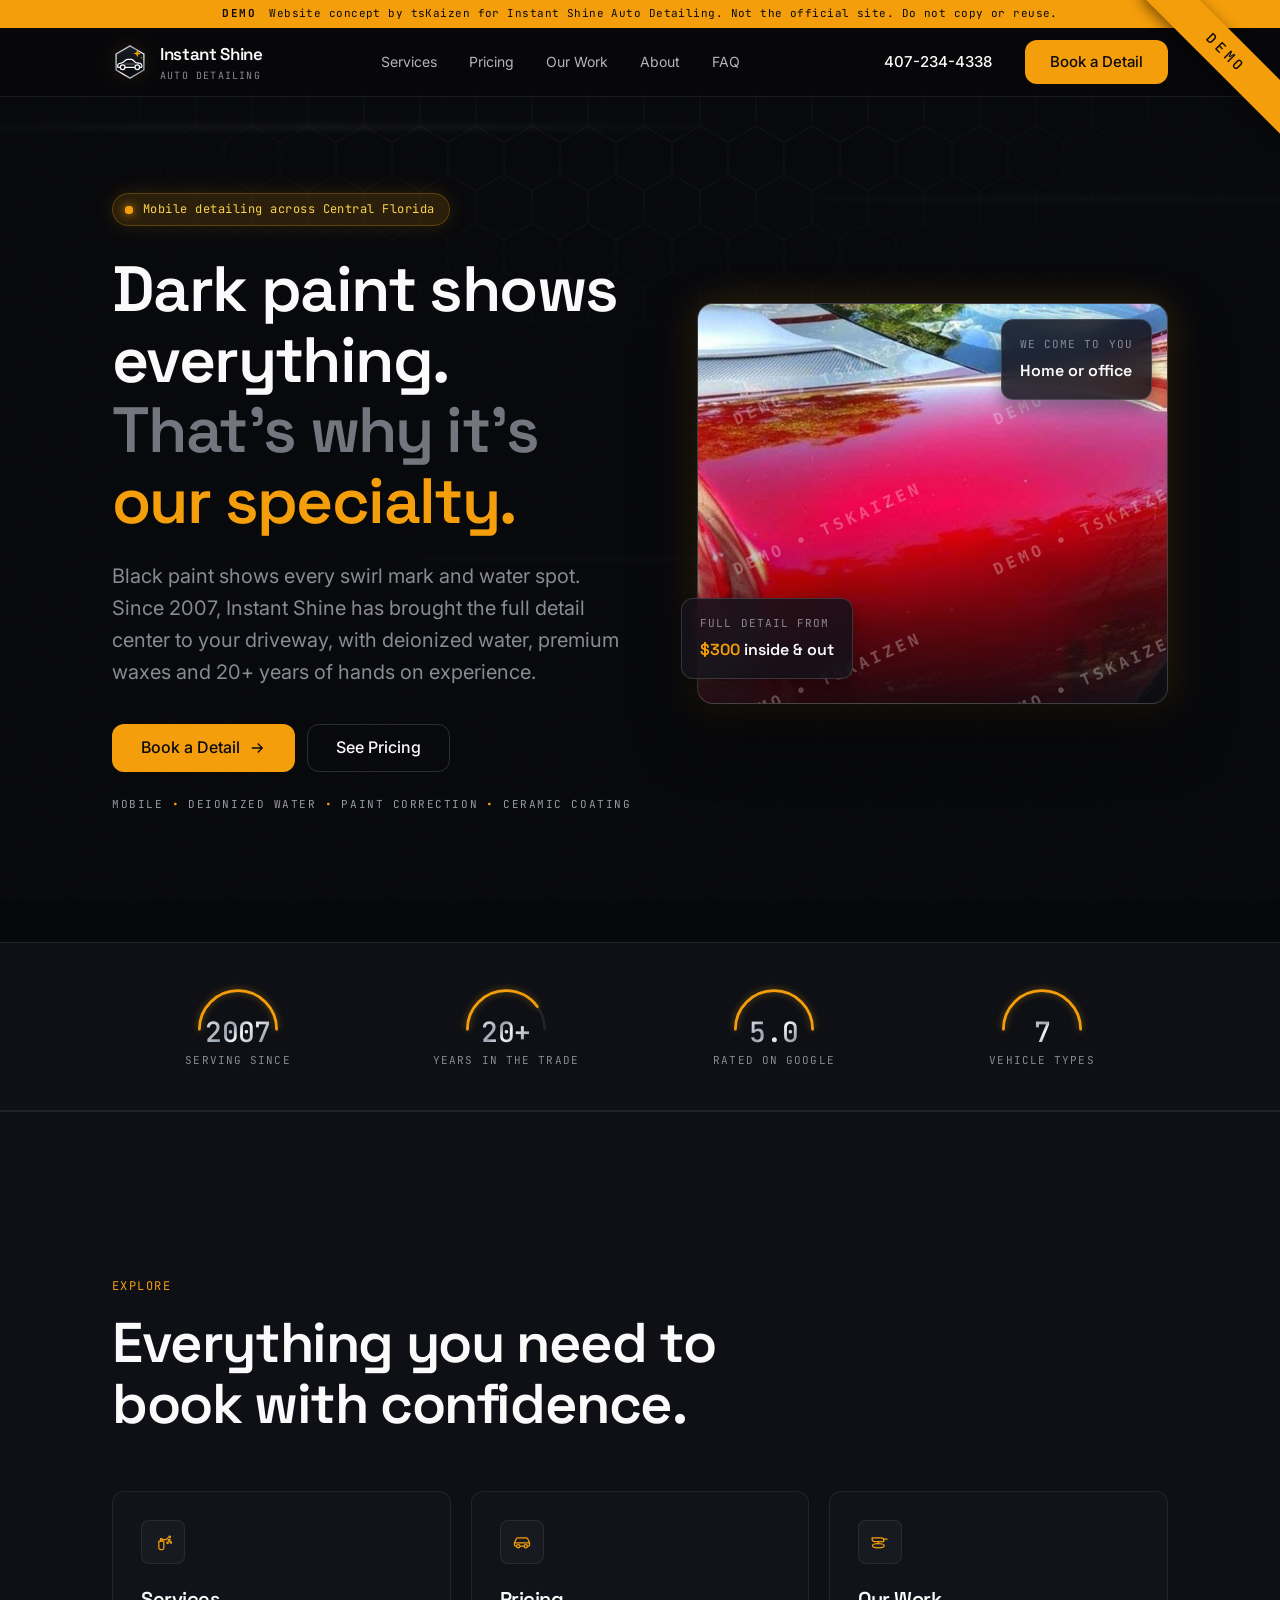
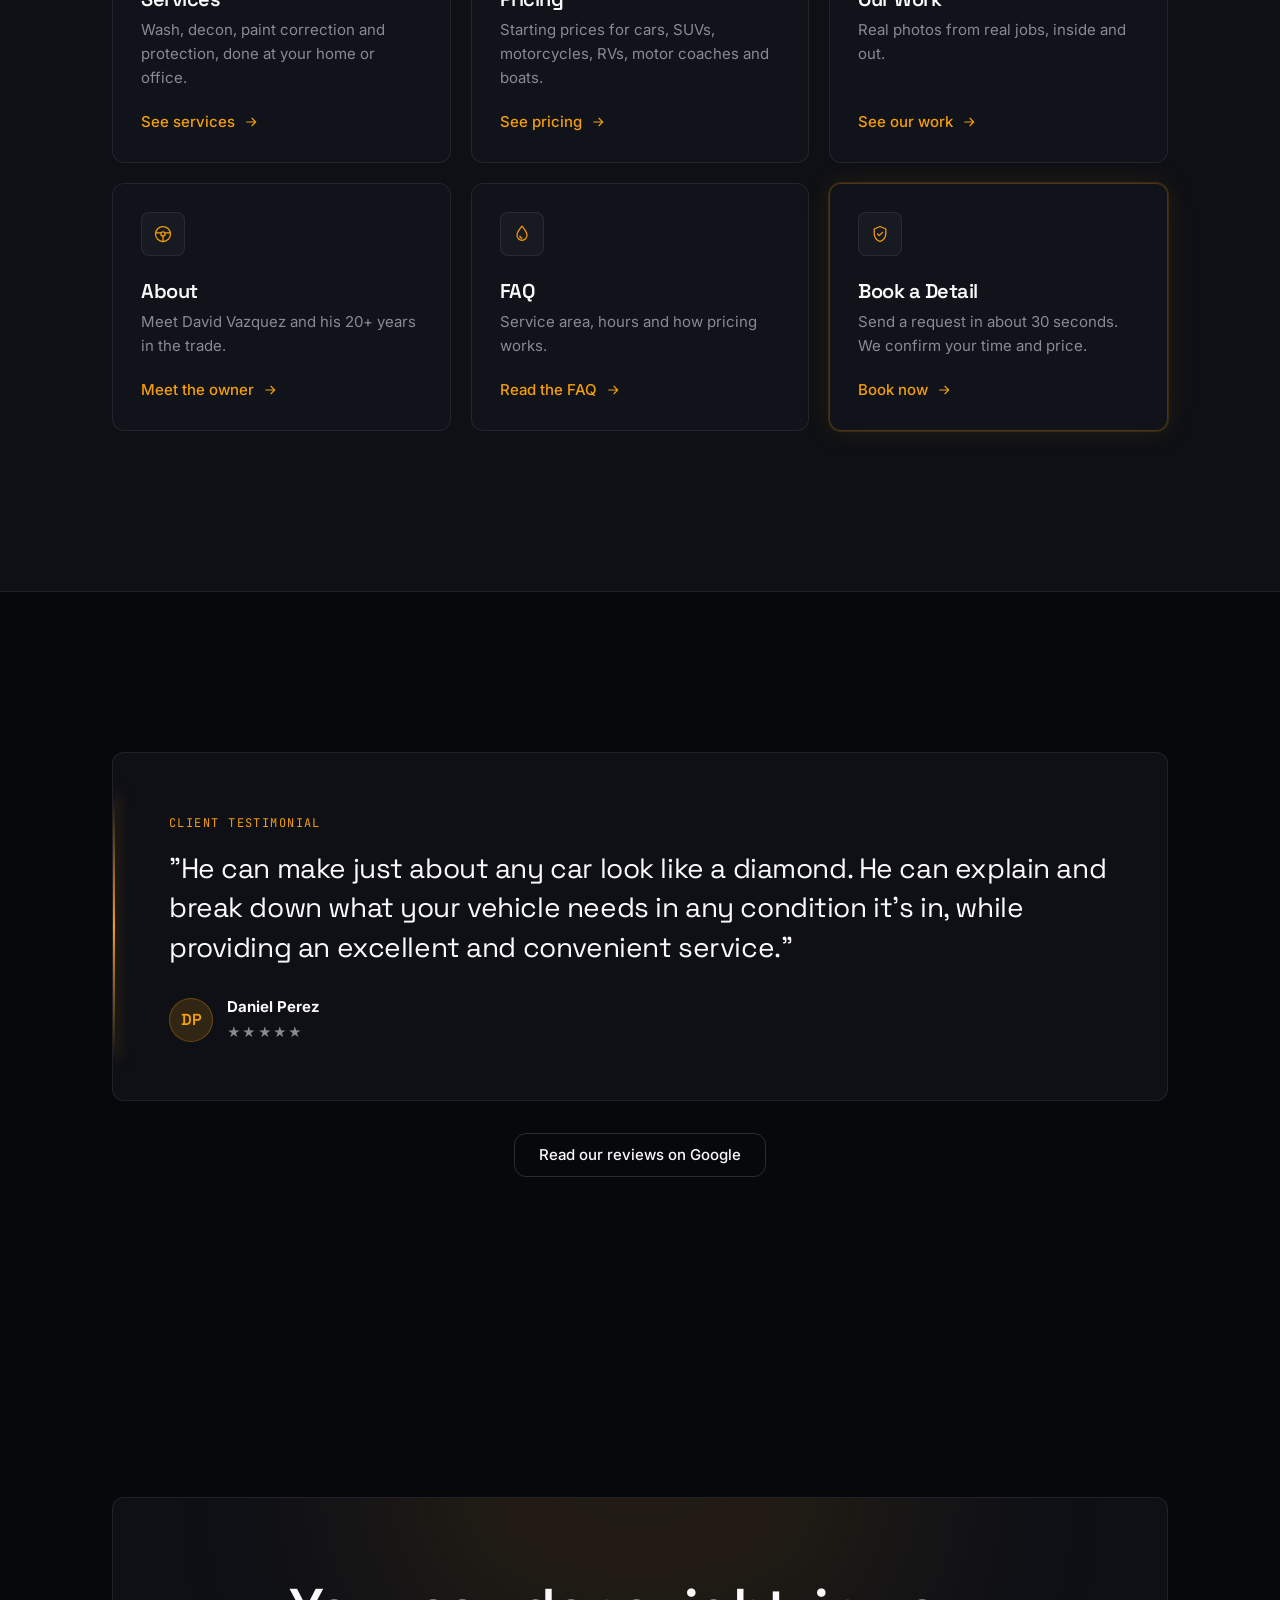
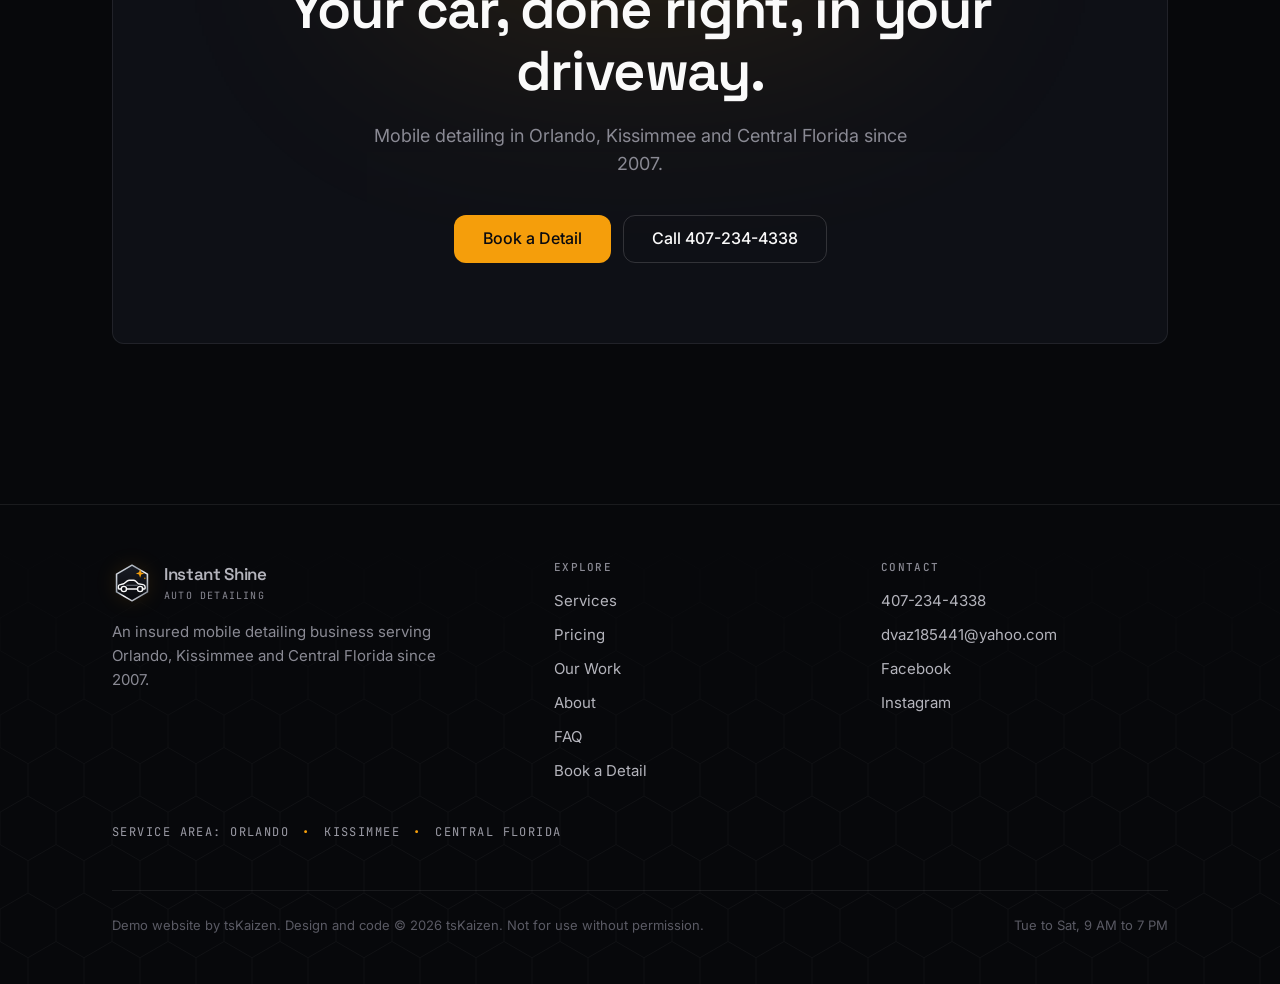
==== commit 5a9c4d6d: "Mark the site as a demo Adds a DEMO corner ribbon on desktop, a notice bar pinned in the header on e" ====
--- a/index.html
+++ b/index.html
@@ -3,6 +3,7 @@
 <head>
   <meta charset="utf-8">
   <meta name="viewport" content="width=device-width, initial-scale=1">
+  <meta name="robots" content="noindex, nofollow">
   <title>Instant Shine Auto Detailing | Mobile Detailing in Orlando &amp; Central Florida</title>
   <meta name="description" content="Mobile auto detailing in Orlando, Kissimmee and Central Florida since 2007. Specialists in black and dark colored vehicles. Cars, SUVs, RVs, boats, motorcycles and more. Call 407-234-4338.">
   <meta name="theme-color" content="#07080B">
@@ -56,10 +57,13 @@
     <div class="noise"></div>
   </div>
 
+  <div class="demo-ribbon" aria-hidden="true"><span>Demo</span></div>
+
   <a href="#main" class="skip-link">Skip to content</a>
 
   <!-- Header -->
   <header class="site-header">
+    <div class="demo-bar" role="note"><strong>Demo</strong> Website concept by tsKaizen<span class="demo-long"> for Instant Shine Auto Detailing</span>. Not the official site. Do not copy or reuse.</div>
     <div class="container nav">
       <a href="index.html" class="brand" aria-label="Instant Shine Auto Detailing, home">
         <svg class="logo-mark" width="36" height="36" viewBox="0 0 64 64" aria-hidden="true"><defs><linearGradient id="hdr-chrome" x1="0" y1="0" x2="1" y2="1"><stop offset="0" stop-color="#E8ECF2"/><stop offset=".4" stop-color="#9AA3AF"/><stop offset=".55" stop-color="#F5F7FA"/><stop offset="1" stop-color="#6B7280"/></linearGradient><linearGradient id="hdr-paint" x1="0" y1="0" x2="0" y2="1"><stop offset="0" stop-color="#1A1D25"/><stop offset="1" stop-color="#07080B"/></linearGradient></defs><path d="M32 3.5 56.7 17.75v28.5L32 60.5 7.3 46.25v-28.5z" fill="url(#hdr-paint)" stroke="url(#hdr-chrome)" stroke-width="2.5" stroke-linejoin="round"/> <path d="M14.8 41.5h-3.6c-.6 0-1-.4-1-1v-3.1c0-1.1.7-2 1.8-2.3l6.8-1.9 5.8-4.6c.9-.7 2-1.1 3.2-1.1h6.6c1.2 0 2.4.5 3.2 1.3l4.5 4.4 7.6 1.4c1.9.4 3.3 2 3.3 3.9v2c0 .6-.4 1-1 1h-3.7M23.2 41.5h17.6" fill="none" stroke="#FAFAFA" stroke-width="2.2" stroke-linecap="round" stroke-linejoin="round"/> <circle cx="19" cy="41.5" r="4.2" fill="none" stroke="#FAFAFA" stroke-width="2.2"/> <circle cx="45" cy="41.5" r="4.2" fill="none" stroke="#FAFAFA" stroke-width="2.2"/> <path d="M23.5 35.6h17" stroke="#9AA3AF" stroke-width="1.3" stroke-linecap="round" opacity=".85"/> <path d="M45 10l1.8 5 5 1.8-5 1.8-1.8 5-1.8-5-5-1.8 5-1.8z" fill="#F59E0B"/> <circle cx="52.5" cy="24.5" r="1.3" fill="#F59E0B" opacity=".75"/></svg>
@@ -224,7 +228,7 @@
       </div>
       <p class="service-area">Service area: Orlando <span aria-hidden="true">•</span> Kissimmee <span aria-hidden="true">•</span> Central Florida</p>
       <div class="footer-bottom">
-        <span>© <span id="year">2026</span> Instant Shine Auto Detailing. All rights reserved.</span>
+        <span>Demo website by tsKaizen. Design and code © <span id="year">2026</span> tsKaizen. Not for use without permission.</span>
         <span>Tue to Sat, 9 AM to 7 PM</span>
       </div>
     </div>
--- a/styles.css
+++ b/styles.css
@@ -719,3 +719,34 @@
 .explore--book { border-color: rgba(245, 158, 11, 0.25); box-shadow: 0 0 0 1px rgba(245, 158, 11, 0.15), 0 0 30px rgba(245, 158, 11, 0.1); }
 
 .sr-only { position: absolute; width: 1px; height: 1px; padding: 0; margin: -1px; overflow: hidden; clip: rect(0, 0, 0, 0); white-space: nowrap; border: 0; }
+
+/* ==========================================================
+   Demo protection: ribbon, notice bar, photo watermark
+   ========================================================== */
+.demo-bar {
+  padding: 0.4rem 1rem; text-align: center;
+  background: var(--accent); color: var(--accent-foreground);
+  font-family: var(--font-mono); font-size: 0.6875rem; letter-spacing: 0.04em; line-height: 1.4;
+}
+.demo-bar strong { text-transform: uppercase; letter-spacing: 0.14em; margin-right: 0.5em; }
+
+.demo-ribbon {
+  position: fixed; top: 0; right: 0; z-index: 90; width: 150px; height: 150px;
+  overflow: hidden; pointer-events: none;
+}
+.demo-ribbon span {
+  position: absolute; top: 34px; right: -46px; width: 200px; transform: rotate(45deg);
+  padding: 0.5rem 0; text-align: center;
+  background: var(--accent); color: var(--accent-foreground);
+  font-family: var(--font-mono); font-size: 0.875rem; font-weight: 500; letter-spacing: 0.3em; text-transform: uppercase;
+  box-shadow: 0 4px 14px rgba(0, 0, 0, 0.5);
+}
+@media (max-width: 899px) { .demo-ribbon { display: none; } } /* phones keep the notice bar pinned in the header instead */
+
+.hero-frame::before, .gallery figure::before, .owner-photo::before {
+  content: ""; position: absolute; inset: 0; z-index: 1; pointer-events: none;
+  background-image: url("data:image/svg+xml,%3Csvg xmlns='http://www.w3.org/2000/svg' width='260' height='150'%3E%3Ctext x='130' y='80' text-anchor='middle' transform='rotate(-24 130 75)' font-family='monospace' font-size='16' font-weight='700' letter-spacing='4' fill='%23FFFFFF' fill-opacity='0.28'%3EDEMO %E2%80%A2 TSKAIZEN%3C/text%3E%3C/svg%3E");
+  background-size: 260px 150px;
+}
+.owner-photo .caption { z-index: 2; }
+@media (max-width: 640px) { .demo-bar .demo-long { display: none; } .demo-bar { font-size: 0.625rem; } }
